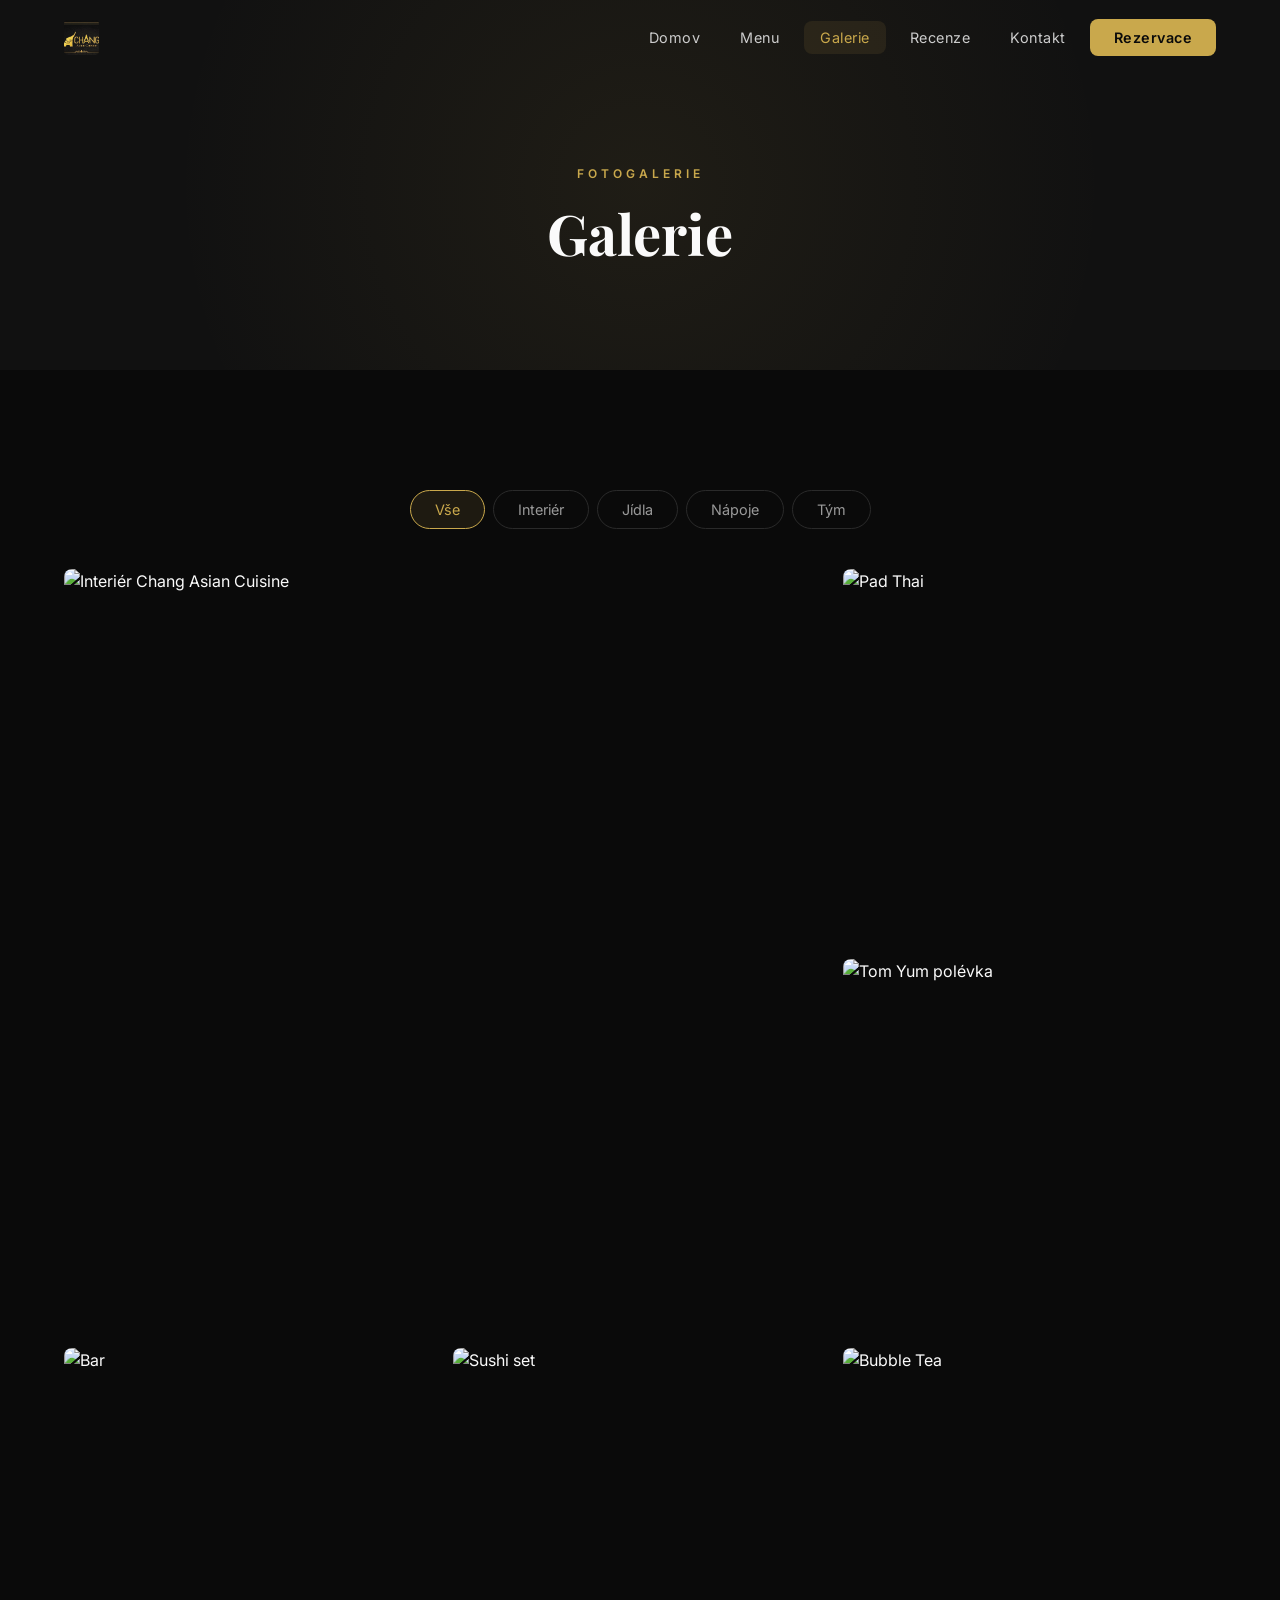
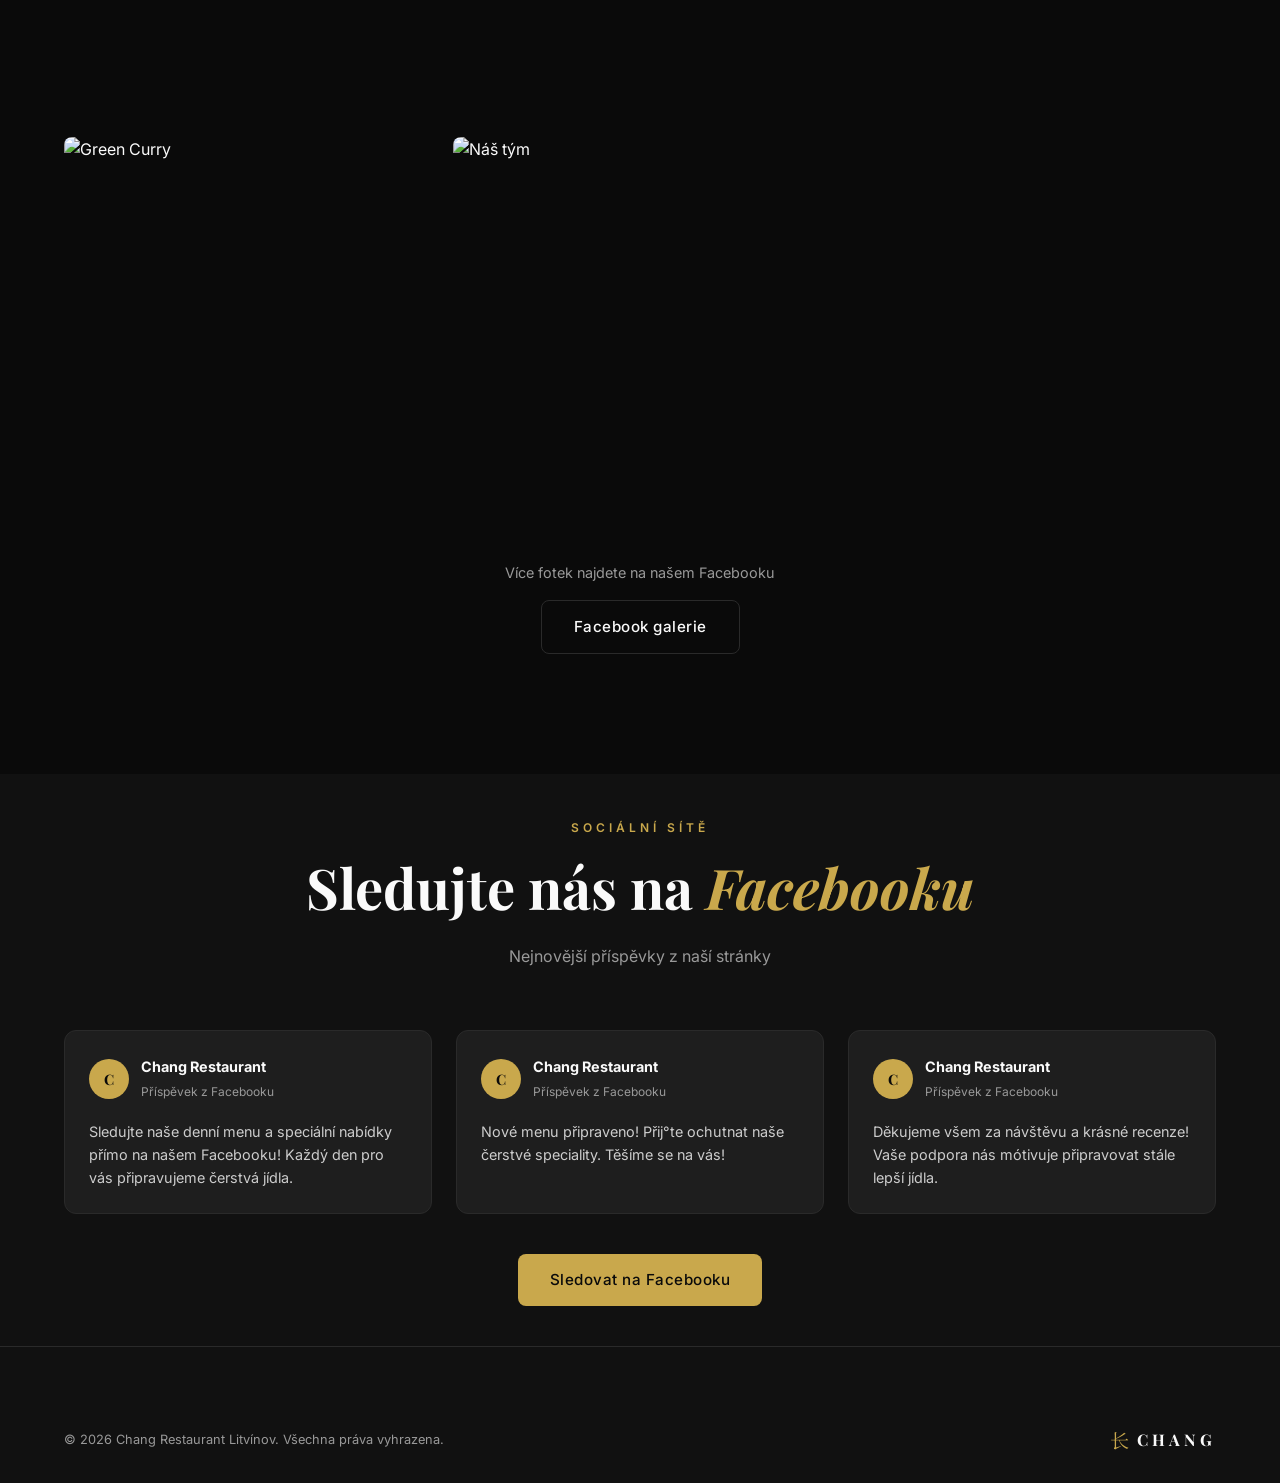
==== pages/galerie.html @ f7723a17 "Kompletní vylepšení webu Chang Asian Cuisine - Hero sekce: skutečný background obrázek thajského jíd" ====
<!DOCTYPE html>
<html lang="cs">
<head>
    <meta charset="UTF-8">
    <meta name="viewport" content="width=device-width, initial-scale=1.0">
    <title>Galerie | Chang Restaurant Litv&iacute;nov</title>
    <link rel="preconnect" href="https://fonts.googleapis.com">
    <link rel="preconnect" href="https://fonts.gstatic.com" crossorigin>
    <link href="https://fonts.googleapis.com/css2?family=Playfair+Display:ital,wght@0,400;0,700;1,400&family=Inter:wght@300;400;500;600&family=Noto+Serif+SC:wght@400;700&display=swap" rel="stylesheet">
    <link rel="stylesheet" href="https://cdnjs.cloudflare.com/ajax/libs/aos/2.3.4/aos.css">
    <link rel="stylesheet" href="../css/style.css">
    <link rel="icon" type="image/svg+xml" href="../img/favicon.svg">
</head>
<body>
    <!-- Navigation -->
    <nav id="navbar" class="navbar scrolled">
        <div class="nav-container">
            <a href="../index.html" class="nav-logo">
                <img src="../img/logo.jpg" alt="Chang" style="height: 35px; border-radius: 4px;">
                
            </a>
            <ul class="nav-menu">
                <li><a href="../index.html" class="nav-link">Domov</a></li>
                <li><a href="menu.html" class="nav-link">Menu</a></li>
                <li><a href="galerie.html" class="nav-link active">Galerie</a></li>
                <li><a href="recenze.html" class="nav-link">Recenze</a></li>
                <li><a href="kontakt.html" class="nav-link">Kontakt</a></li>
                <li><a href="rezervace.html" class="nav-link nav-cta">Rezervace</a></li>
            </ul>
            <button class="nav-toggle" id="navToggle" aria-label="Menu">
                <span></span><span></span><span></span>
            </button>
        </div>
    </nav>

    <!-- Page Header -->
    <section class="page-header">
        <span class="section-tag">Fotogalerie</span>
        <h1 class="section-title">Galerie</h1>
    </section>

    <!-- Gallery -->
    <section class="section">
        <div class="container">
            <div class="menu-categories" data-aos="fade-up" style="margin-bottom: 40px;">
                <button class="menu-category-btn active" onclick="filterGallery('all', this)">V&scaron;e</button>
                <button class="menu-category-btn" onclick="filterGallery('interior', this)">Interi&eacute;r</button>
                <button class="menu-category-btn" onclick="filterGallery('food', this)">J&iacute;dla</button>
                <button class="menu-category-btn" onclick="filterGallery('drinks', this)">N&aacute;poje</button>
                <button class="menu-category-btn" onclick="filterGallery('team', this)">T&yacute;m</button>
            </div>

            <div class="gallery-grid" data-aos="fade-up">
                <div class="gallery-item" data-category="interior" data-src="https://images.unsplash.com/photo-1517248135467-4c7edcad34c4?w=1200&h=900&fit=crop" data-caption="Interi&eacute;r restaurace">
                    <img src="https://images.unsplash.com/photo-1517248135467-4c7edcad34c4?w=1200&h=900&fit=crop" alt="Interi&eacute;r Chang Asian Cuisine" loading="lazy">
                    <div class="gallery-item-overlay"><span>Interi&eacute;r</span></div>
                </div>
                <div class="gallery-item" data-category="food" data-src="https://images.unsplash.com/photo-1559314809-0d155014e29e?w=800&h=800&fit=crop" data-caption="Pad Thai">
                    <img src="https://images.unsplash.com/photo-1559314809-0d155014e29e?w=800&h=800&fit=crop" alt="Pad Thai" loading="lazy">
                    <div class="gallery-item-overlay"><span>Pad Thai</span></div>
                </div>
                <div class="gallery-item" data-category="food" data-src="https://images.unsplash.com/photo-1548943487-a2e4e43b4853?w=800&h=800&fit=crop" data-caption="Tom Yum pol&eacute;vka">
                    <img src="https://images.unsplash.com/photo-1548943487-a2e4e43b4853?w=800&h=800&fit=crop" alt="Tom Yum pol&eacute;vka" loading="lazy">
                    <div class="gallery-item-overlay"><span>Tom Yum</span></div>
                </div>
                <div class="gallery-item" data-category="interior" data-src="https://images.unsplash.com/photo-1514933651103-005eec06c04b?w=800&h=800&fit=crop" data-caption="Bar">
                    <img src="https://images.unsplash.com/photo-1514933651103-005eec06c04b?w=800&h=800&fit=crop" alt="Bar" loading="lazy">
                    <div class="gallery-item-overlay"><span>Bar</span></div>
                </div>
                <div class="gallery-item" data-category="food" data-src="https://images.unsplash.com/photo-1579871494447-9811cf80d66c?w=800&h=800&fit=crop" data-caption="Sushi set">
                    <img src="https://images.unsplash.com/photo-1579871494447-9811cf80d66c?w=800&h=800&fit=crop" alt="Sushi set" loading="lazy">
                    <div class="gallery-item-overlay"><span>Sushi</span></div>
                </div>
                <div class="gallery-item" data-category="drinks" data-src="https://images.unsplash.com/photo-1558857563-b371033873b8?w=800&h=800&fit=crop" data-caption="Bubble Tea">
                    <img src="https://images.unsplash.com/photo-1558857563-b371033873b8?w=800&h=800&fit=crop" alt="Bubble Tea" loading="lazy">
                    <div class="gallery-item-overlay"><span>Bubble Tea</span></div>
                </div>
                <div class="gallery-item" data-category="food" data-src="https://images.unsplash.com/photo-1455619452474-d2be8b1e70cd?w=800&h=800&fit=crop" data-caption="Green Curry">
                    <img src="https://images.unsplash.com/photo-1455619452474-d2be8b1e70cd?w=800&h=800&fit=crop" alt="Green Curry" loading="lazy">
                    <div class="gallery-item-overlay"><span>Green Curry</span></div>
                </div>
                <div class="gallery-item" data-category="team" data-src="https://images.unsplash.com/photo-1577219491135-ce391730fb2c?w=800&h=800&fit=crop" data-caption="N&aacute;&scaron; t&yacute;m">
                    <img src="https://images.unsplash.com/photo-1577219491135-ce391730fb2c?w=800&h=800&fit=crop" alt="N&aacute;&scaron; t&yacute;m" loading="lazy">
                    <div class="gallery-item-overlay"><span>T&yacute;m</span></div>
                </div>
            </div>

            <!-- Lightbox -->
            <div class="lightbox" id="lightbox">
                <button class="lightbox-close" id="lightboxClose" aria-label="Zav&rcaron;&iacute;t">&times;</button>
                <img src="" alt="" id="lightboxImg">
                <div class="lightbox-caption" id="lightboxCaption"></div>
            </div>

            <div class="section-cta" style="margin-top: 50px;">
                <p style="color: var(--gray); font-size: 0.9rem; margin-bottom: 16px;">
                    V&iacute;ce fotek najdete na na&scaron;em Facebooku
                </p>
                <a href="https://www.facebook.com/people/Changrestaurance/61584589026860/" target="_blank" rel="noopener" class="btn btn-outline">
                    Facebook galerie
                </a>
            </div>
        </div>
    </section>

    <!-- FB Feed Section -->
    <section class="section section-dark fb-feed-section">
        <div class="container">
            <div class="section-header" data-aos="fade-up">
                <span class="section-tag">Soci&aacute;ln&iacute; s&iacute;t&ecaron;</span>
                <h2 class="section-title">Sledujte n&aacute;s na <em>Facebooku</em></h2>
                <p style="color: var(--gray); margin-top: 10px;">Nejnov&ecaron;j&scaron;&iacute; p&rcaron;&iacute;sp&ecaron;vky z na&scaron;&iacute; str&aacute;nky</p>
            </div>

            <div class="fb-posts-grid" data-aos="fade-up">
                <div class="fb-post-card">
                    <div class="fb-post-header">
                        <div class="fb-post-avatar">C</div>
                        <div class="fb-post-meta">
                            <strong>Chang Restaurant</strong>
                            <span>P&rcaron;&iacute;sp&ecaron;vek z Facebooku</span>
                        </div>
                    </div>
                    <p class="fb-post-text">Sledujte na&scaron;e denn&iacute; menu a speci&aacute;ln&iacute; nab&iacute;dky p&rcaron;&iacute;mo na na&scaron;em Facebooku! Ka&zcaron;d&yacute; den pro v&aacute;s p&rcaron;ipravujeme &ccaron;erstv&aacute; j&iacute;dla.</p>
                </div>
                <div class="fb-post-card">
                    <div class="fb-post-header">
                        <div class="fb-post-avatar">C</div>
                        <div class="fb-post-meta">
                            <strong>Chang Restaurant</strong>
                            <span>P&rcaron;&iacute;sp&ecaron;vek z Facebooku</span>
                        </div>
                    </div>
                    <p class="fb-post-text">Nov&eacute; menu p&rcaron;ipraveno! P&rcaron;ij&deg;te ochutnat na&scaron;e &ccaron;erstv&eacute; speciality. T&ecaron;&scaron;&iacute;me se na v&aacute;s!</p>
                </div>
                <div class="fb-post-card">
                    <div class="fb-post-header">
                        <div class="fb-post-avatar">C</div>
                        <div class="fb-post-meta">
                            <strong>Chang Restaurant</strong>
                            <span>P&rcaron;&iacute;sp&ecaron;vek z Facebooku</span>
                        </div>
                    </div>
                    <p class="fb-post-text">D&ecaron;kujeme v&scaron;em za n&aacute;v&scaron;t&ecaron;vu a kr&aacute;sn&eacute; recenze! Va&scaron;e podpora n&aacute;s m&oacute;tivuje p&rcaron;ipravovat st&aacute;le lep&scaron;&iacute; j&iacute;dla.</p>
                </div>
            </div>

            <div class="section-cta" style="margin-top: 40px;">
                <a href="https://www.facebook.com/people/Changrestaurance/61584589026860/" target="_blank" rel="noopener" class="btn btn-primary">
                    Sledovat na Facebooku
                </a>
            </div>
        </div>
    </section>

    <!-- Footer -->
    <footer class="footer">
        <div class="container">
            <div class="footer-bottom" style="border-top: none; padding-top: 0;">
                <p>&copy; 2026 Chang Restaurant Litv&iacute;nov. V&scaron;echna pr&aacute;va vyhrazena.</p>
                <a href="../index.html" class="nav-logo" style="gap: 8px;">
                    <span class="logo-chinese" style="font-size: 1.2rem;">&#38271;</span>
                    <span class="logo-text" style="font-size: 1rem; letter-spacing: 4px;">CHANG</span>
                </a>
            </div>
        </div>
    </footer>

    <script src="https://cdnjs.cloudflare.com/ajax/libs/aos/2.3.4/aos.js"></script>
    <script src="../js/main.js"></script>
    <script>
        function filterGallery(category, btn) {
            document.querySelectorAll('.menu-category-btn').forEach(b => b.classList.remove('active'));
            btn.classList.add('active');
            document.querySelectorAll('.gallery-item').forEach(item => {
                if (category === 'all' || item.dataset.category === category) {
                    item.style.display = '';
                    item.style.animation = 'fadeIn 0.4s ease';
                } else {
                    item.style.display = 'none';
                }
            });
        }

        // Lightbox
        const lightbox = document.getElementById('lightbox');
        const lightboxImg = document.getElementById('lightboxImg');
        const lightboxCaption = document.getElementById('lightboxCaption');
        const lightboxClose = document.getElementById('lightboxClose');

        document.querySelectorAll('.gallery-item').forEach(item => {
            item.addEventListener('click', () => {
                lightboxImg.src = item.dataset.src || item.querySelector('img').src;
                lightboxImg.alt = item.dataset.caption || '';
                lightboxCaption.innerHTML = item.dataset.caption || '';
                lightbox.classList.add('active');
                document.body.style.overflow = 'hidden';
            });
        });

        function closeLightbox() {
            lightbox.classList.remove('active');
            document.body.style.overflow = '';
            setTimeout(() => { lightboxImg.src = ''; }, 300);
        }

        lightboxClose.addEventListener('click', closeLightbox);
        lightbox.addEventListener('click', (e) => {
            if (e.target === lightbox) closeLightbox();
        });
        document.addEventListener('keydown', (e) => {
            if (e.key === 'Escape') closeLightbox();
        });
    </script>
</body>
</html>
---- css/style.css ----
/* ========================================
   Chang Restaurant - Premium CSS
   ======================================== */

/* --- CSS Variables --- */
:root {
    --gold: #C9A84C;
    --gold-light: #E2C97E;
    --gold-dark: #A68A3E;
    --black: #0A0A0A;
    --dark: #111111;
    --dark-surface: #1A1A1A;
    --dark-card: #1E1E1E;
    --dark-border: #2A2A2A;
    --white: #FAFAFA;
    --gray: #999999;
    --gray-light: #CCCCCC;
    --red-accent: #C0392B;
    --green-accent: #27AE60;
    --font-display: 'Playfair Display', Georgia, serif;
    --font-body: 'Inter', -apple-system, sans-serif;
    --font-chinese: 'Noto Serif SC', serif;
    --transition: all 0.3s cubic-bezier(0.4, 0, 0.2, 1);
    --shadow: 0 4px 30px rgba(0, 0, 0, 0.3);
    --shadow-lg: 0 10px 60px rgba(0, 0, 0, 0.5);
    --radius: 12px;
    --radius-sm: 8px;
}

/* --- Reset & Base --- */
*, *::before, *::after { box-sizing: border-box; margin: 0; padding: 0; }

html {
    scroll-behavior: smooth;
    font-size: 16px;
}

body {
    font-family: var(--font-body);
    background: var(--black);
    color: var(--white);
    line-height: 1.6;
    overflow-x: hidden;
    -webkit-font-smoothing: antialiased;
}

a { color: var(--gold); text-decoration: none; transition: var(--transition); }
a:hover { color: var(--gold-light); }

img { max-width: 100%; height: auto; display: block; }

.container {
    max-width: 1200px;
    margin: 0 auto;
    padding: 0 24px;
}

.section {
    padding: 120px 0;
}

.section-dark {
    background: var(--dark);
}

/* --- Preloader --- */
#preloader {
    position: fixed;
    top: 0; left: 0;
    width: 100%; height: 100%;
    background: var(--black);
    display: flex;
    align-items: center;
    justify-content: center;
    z-index: 10000;
    transition: opacity 0.6s, visibility 0.6s;
}

#preloader.loaded {
    opacity: 0;
    visibility: hidden;
}

.loader-content { text-align: center; }

.loader-logo {
    font-family: var(--font-display);
    font-size: 3rem;
    font-weight: 700;
    color: var(--gold);
    letter-spacing: 12px;
    margin-bottom: 30px;
}

.loader-bar {
    width: 200px;
    height: 2px;
    background: var(--dark-border);
    border-radius: 2px;
    overflow: hidden;
}

.loader-progress {
    width: 0;
    height: 100%;
    background: var(--gold);
    animation: load 1.5s ease-in-out forwards;
}

@keyframes load {
    to { width: 100%; }
}

/* --- Navigation --- */
.navbar {
    position: fixed;
    top: 0; left: 0;
    width: 100%;
    z-index: 1000;
    padding: 20px 0;
    transition: var(--transition);
}

.navbar.scrolled {
    background: rgba(10, 10, 10, 0.95);
    backdrop-filter: blur(20px);
    padding: 12px 0;
    border-bottom: 1px solid var(--dark-border);
}

.nav-container {
    max-width: 1200px;
    margin: 0 auto;
    padding: 0 24px;
    display: flex;
    align-items: center;
    justify-content: space-between;
}

.nav-logo {
    display: flex;
    align-items: center;
    gap: 10px;
    color: var(--white);
}

.logo-chinese {
    font-family: var(--font-chinese);
    font-size: 1.8rem;
    color: var(--gold);
    line-height: 1;
}

.logo-text {
    font-family: var(--font-display);
    font-size: 1.4rem;
    font-weight: 700;
    letter-spacing: 6px;
    color: var(--white);
}

.nav-menu {
    display: flex;
    align-items: center;
    gap: 8px;
    list-style: none;
}

.nav-link {
    color: var(--gray-light);
    font-size: 0.9rem;
    font-weight: 400;
    padding: 8px 16px;
    border-radius: var(--radius-sm);
    transition: var(--transition);
    letter-spacing: 0.5px;
}

.nav-link:hover,
.nav-link.active {
    color: var(--white);
}

.nav-link.active {
    background: rgba(201, 168, 76, 0.1);
    color: var(--gold);
}

.nav-cta {
    background: var(--gold) !important;
    color: var(--black) !important;
    font-weight: 600 !important;
    padding: 10px 24px !important;
    border-radius: var(--radius-sm) !important;
}

.nav-cta:hover {
    background: var(--gold-light) !important;
    color: var(--black) !important;
    transform: translateY(-1px);
}

.nav-toggle {
    display: none;
    flex-direction: column;
    gap: 5px;
    background: none;
    border: none;
    cursor: pointer;
    padding: 8px;
}

.nav-toggle span {
    width: 24px;
    height: 2px;
    background: var(--white);
    transition: var(--transition);
}

/* --- Buttons --- */
.btn {
    display: inline-flex;
    align-items: center;
    justify-content: center;
    padding: 14px 32px;
    border-radius: var(--radius-sm);
    font-family: var(--font-body);
    font-size: 0.95rem;
    font-weight: 500;
    letter-spacing: 0.5px;
    cursor: pointer;
    transition: var(--transition);
    border: none;
    text-decoration: none;
}

.btn-primary {
    background: var(--gold);
    color: var(--black);
}

.btn-primary:hover {
    background: var(--gold-light);
    color: var(--black);
    transform: translateY(-2px);
    box-shadow: 0 8px 30px rgba(201, 168, 76, 0.3);
}

.btn-outline {
    background: transparent;
    color: var(--white);
    border: 1px solid var(--dark-border);
}

.btn-outline:hover {
    border-color: var(--gold);
    color: var(--gold);
    transform: translateY(-2px);
}

.btn-lg {
    padding: 18px 48px;
    font-size: 1.05rem;
}

/* --- Hero --- */
.hero {
    position: relative;
    min-height: 100vh;
    display: flex;
    align-items: center;
    justify-content: center;
    overflow: hidden;
}

.hero-bg {
    position: absolute;
    top: 0; left: 0;
    width: 100%; height: 100%;
    background-image: url('https://images.unsplash.com/photo-1504674900247-0877df9cc836?w=1920&h=1080&fit=crop');
    background-size: cover;
    background-position: center;
    background-repeat: no-repeat;
    transform: scale(1.05);
    transition: transform 8s ease;
}

.hero-bg.loaded {
    transform: scale(1);
}

.hero-overlay {
    position: absolute;
    top: 0; left: 0;
    width: 100%; height: 100%;
    background: linear-gradient(
        180deg,
        rgba(10, 10, 10, 0.55) 0%,
        rgba(10, 10, 10, 0.65) 50%,
        rgba(10, 10, 10, 0.97) 100%
    );
    z-index: 1;
}

.hero-pattern {
    position: absolute;
    top: 0; left: 0;
    width: 100%; height: 100%;
    background:
        radial-gradient(circle at 20% 50%, rgba(201, 168, 76, 0.08) 0%, transparent 50%),
        radial-gradient(circle at 80% 20%, rgba(201, 168, 76, 0.05) 0%, transparent 50%),
        radial-gradient(circle at 50% 80%, rgba(192, 57, 43, 0.05) 0%, transparent 50%);
    z-index: 2;
}

.hero-content {
    position: relative;
    z-index: 3;
    text-align: center;
    padding: 0 24px;
}

.hero-badge {
    display: inline-block;
    padding: 8px 24px;
    border: 1px solid var(--gold);
    border-radius: 50px;
    font-size: 0.8rem;
    font-weight: 500;
    letter-spacing: 3px;
    text-transform: uppercase;
    color: var(--gold);
    margin-bottom: 40px;
    animation: fadeInDown 1s 0.5s both;
}

.hero-title {
    font-family: var(--font-display);
    font-size: clamp(4rem, 12vw, 10rem);
    font-weight: 700;
    line-height: 0.9;
    color: var(--white);
    margin-bottom: 20px;
}

.hero-chinese {
    display: block;
    font-family: var(--font-chinese);
    font-size: clamp(2rem, 5vw, 4rem);
    color: var(--gold);
    margin-bottom: 10px;
    opacity: 0.8;
}

.hero-subtitle-line {
    display: block;
    font-size: clamp(1rem, 3vw, 1.8rem);
    letter-spacing: 15px;
    font-weight: 400;
    color: var(--gray);
    margin-top: 10px;
}

.hero-subtitle {
    font-size: clamp(1rem, 2vw, 1.3rem);
    color: var(--gray);
    font-weight: 300;
    margin-bottom: 50px;
    letter-spacing: 1px;
}

.hero-actions {
    display: flex;
    gap: 16px;
    justify-content: center;
    flex-wrap: wrap;
}

.hero-scroll {
    position: absolute;
    bottom: 40px;
    left: 50%;
    transform: translateX(-50%);
    z-index: 3;
    display: flex;
    flex-direction: column;
    align-items: center;
    gap: 10px;
}

.hero-scroll span {
    font-size: 0.7rem;
    letter-spacing: 3px;
    text-transform: uppercase;
    color: var(--gray);
}

.scroll-line {
    width: 1px;
    height: 60px;
    background: linear-gradient(to bottom, var(--gold), transparent);
    animation: scrollDown 2s infinite;
}

@keyframes scrollDown {
    0% { transform: scaleY(0); transform-origin: top; }
    50% { transform: scaleY(1); transform-origin: top; }
    51% { transform: scaleY(1); transform-origin: bottom; }
    100% { transform: scaleY(0); transform-origin: bottom; }
}

@keyframes fadeInDown {
    from { opacity: 0; transform: translateY(-20px); }
    to { opacity: 1; transform: translateY(0); }
}

/* --- Section Headers --- */
.section-tag {
    display: inline-block;
    font-size: 0.75rem;
    font-weight: 600;
    letter-spacing: 4px;
    text-transform: uppercase;
    color: var(--gold);
    margin-bottom: 16px;
}

.section-title {
    font-family: var(--font-display);
    font-size: clamp(2rem, 5vw, 3.5rem);
    font-weight: 700;
    line-height: 1.2;
    margin-bottom: 24px;
}

.section-title em {
    color: var(--gold);
    font-style: italic;
}

.section-header {
    text-align: center;
    margin-bottom: 60px;
}

.section-cta {
    text-align: center;
    margin-top: 50px;
}

/* --- About Section --- */
.about-grid {
    display: grid;
    grid-template-columns: 1fr 1fr;
    gap: 80px;
    align-items: center;
}

.about-text {
    color: var(--gray);
    margin-bottom: 20px;
    font-size: 1.05rem;
    line-height: 1.8;
}

.about-features {
    margin-top: 40px;
    display: flex;
    flex-direction: column;
    gap: 20px;
}

.feature {
    display: flex;
    align-items: center;
    gap: 16px;
}

.feature-icon {
    font-size: 1.5rem;
    width: 50px;
    height: 50px;
    display: flex;
    align-items: center;
    justify-content: center;
    background: var(--dark-surface);
    border-radius: var(--radius-sm);
    flex-shrink: 0;
}

.feature strong {
    display: block;
    font-size: 0.95rem;
    color: var(--white);
}

.feature span {
    font-size: 0.85rem;
    color: var(--gray);
}

.about-visual {
    position: relative;
}

.about-image-wrapper {
    position: relative;
}

.about-image {
    width: 100%;
    aspect-ratio: 3/4;
    border-radius: var(--radius);
    overflow: hidden;
}

.about-accent {
    position: absolute;
    bottom: -20px;
    right: -20px;
    width: 60%;
    height: 60%;
    border: 2px solid var(--gold);
    border-radius: var(--radius);
    opacity: 0.3;
    z-index: -1;
}

.about-stats {
    display: flex;
    gap: 40px;
    margin-top: 30px;
}

.stat {
    text-align: center;
}

.stat-number {
    display: block;
    font-family: var(--font-display);
    font-size: 2.5rem;
    font-weight: 700;
    color: var(--gold);
}

.stat-label {
    font-size: 0.85rem;
    color: var(--gray);
}

/* --- Placeholder Images --- */
.placeholder-img {
    background: linear-gradient(135deg, var(--dark-surface) 0%, var(--dark-card) 100%);
    display: flex;
    align-items: center;
    justify-content: center;
    border: 1px dashed var(--dark-border);
}

.placeholder-content {
    text-align: center;
    color: var(--gray);
}

.placeholder-content span {
    display: block;
    font-size: 0.9rem;
    margin-bottom: 4px;
}

.placeholder-content small {
    font-size: 0.75rem;
    opacity: 0.6;
}

/* --- Real Images --- */
.about-image img,
.dish-image img {
    width: 100%;
    height: 100%;
    object-fit: cover;
    display: block;
    transition: transform 0.6s ease;
}

.dish-card:hover .dish-image img {
    transform: scale(1.05);
}

.about-image {
    overflow: hidden;
}

/* --- Dishes Grid --- */
.dishes-grid {
    display: grid;
    grid-template-columns: repeat(4, 1fr);
    gap: 24px;
}

.dish-card {
    background: var(--dark-card);
    border-radius: var(--radius);
    overflow: hidden;
    border: 1px solid var(--dark-border);
    transition: var(--transition);
}

.dish-card:hover {
    transform: translateY(-8px);
    border-color: var(--gold);
    box-shadow: 0 20px 60px rgba(201, 168, 76, 0.1);
}

.dish-image {
    width: 100%;
    aspect-ratio: 1;
}

.dish-info {
    padding: 20px;
}

.dish-info h3 {
    font-family: var(--font-display);
    font-size: 1.2rem;
    margin-bottom: 8px;
}

.dish-info p {
    font-size: 0.85rem;
    color: var(--gray);
    margin-bottom: 12px;
    line-height: 1.5;
}

.dish-price {
    font-size: 1.1rem;
    font-weight: 600;
    color: var(--gold);
}

/* --- Experience Cards --- */
.experience-grid {
    display: grid;
    grid-template-columns: repeat(4, 1fr);
    gap: 24px;
}

.exp-card {
    text-align: center;
    padding: 40px 24px;
    background: var(--dark-surface);
    border-radius: var(--radius);
    border: 1px solid var(--dark-border);
    transition: var(--transition);
}

.exp-card:hover {
    border-color: var(--gold);
    transform: translateY(-4px);
}

.exp-icon {
    font-size: 2.5rem;
    margin-bottom: 20px;
}

.exp-card h3 {
    font-family: var(--font-display);
    font-size: 1.3rem;
    margin-bottom: 12px;
}

.exp-card p {
    font-size: 0.9rem;
    color: var(--gray);
    line-height: 1.6;
}

/* --- Reviews --- */
.reviews-slider {
    display: grid;
    grid-template-columns: repeat(3, 1fr);
    gap: 24px;
}

.review-card {
    background: var(--dark-card);
    border-radius: var(--radius);
    padding: 32px;
    border: 1px solid var(--dark-border);
    transition: var(--transition);
}

.review-card:hover {
    border-color: var(--gold);
}

.review-stars {
    color: var(--gold);
    font-size: 1.2rem;
    margin-bottom: 16px;
    letter-spacing: 4px;
}

.review-text {
    font-size: 1rem;
    color: var(--gray-light);
    line-height: 1.7;
    margin-bottom: 20px;
    font-style: italic;
}

.review-author strong {
    display: block;
    color: var(--white);
    font-size: 0.9rem;
}

.review-author span {
    font-size: 0.8rem;
    color: var(--gray);
}

/* --- CTA Section --- */
.cta-section {
    position: relative;
    padding: 120px 0;
    text-align: center;
    overflow: hidden;
}

.cta-bg {
    position: absolute;
    top: 0; left: 0;
    width: 100%; height: 100%;
    background:
        radial-gradient(ellipse at center, rgba(201, 168, 76, 0.15) 0%, transparent 70%);
}

.cta-content {
    position: relative;
    z-index: 1;
}

.cta-content h2 {
    font-family: var(--font-display);
    font-size: clamp(2rem, 5vw, 3.5rem);
    margin-bottom: 16px;
}

.cta-content p {
    font-size: 1.1rem;
    color: var(--gray);
    margin-bottom: 40px;
}

/* --- Footer --- */
.footer {
    background: var(--dark);
    padding: 80px 0 30px;
    border-top: 1px solid var(--dark-border);
}

.footer-grid {
    display: grid;
    grid-template-columns: 2fr 1fr 1fr 1fr;
    gap: 40px;
    margin-bottom: 60px;
}

.footer-logo {
    display: flex;
    align-items: center;
    gap: 10px;
    margin-bottom: 16px;
}

.footer-brand p {
    color: var(--gray);
    font-size: 0.9rem;
    margin-bottom: 20px;
}

.footer-social {
    display: flex;
    gap: 12px;
}

.social-link {
    width: 44px;
    height: 44px;
    display: flex;
    align-items: center;
    justify-content: center;
    background: var(--dark-surface);
    border-radius: var(--radius-sm);
    color: var(--gray);
    transition: var(--transition);
}

.social-link:hover {
    background: var(--gold);
    color: var(--black);
}

.footer h4 {
    font-family: var(--font-display);
    font-size: 1.1rem;
    margin-bottom: 20px;
    color: var(--white);
}

.footer-links ul,
.footer-hours ul {
    list-style: none;
}

.footer-links li {
    margin-bottom: 10px;
}

.footer-links a {
    color: var(--gray);
    font-size: 0.9rem;
}

.footer-links a:hover {
    color: var(--gold);
}

.footer-hours li {
    display: flex;
    justify-content: space-between;
    font-size: 0.9rem;
    color: var(--gray);
    margin-bottom: 8px;
}

.footer-contact p {
    color: var(--gray);
    font-size: 0.9rem;
    margin-bottom: 8px;
}

.footer-note {
    font-size: 0.75rem;
    color: var(--gray);
    opacity: 0.6;
    font-style: italic;
    margin-top: 8px;
}

.footer-bottom {
    display: flex;
    justify-content: space-between;
    align-items: center;
    padding-top: 30px;
    border-top: 1px solid var(--dark-border);
    font-size: 0.8rem;
    color: var(--gray);
}

.footer-credit {
    opacity: 0.5;
}

.social-link.instagram:hover {
    background: linear-gradient(135deg, #f09433, #e6683c, #dc2743, #cc2366, #bc1888);
    color: var(--white);
}

/* --- Responsive --- */
@media (max-width: 1024px) {
    .dishes-grid,
    .experience-grid {
        grid-template-columns: repeat(2, 1fr);
    }

    .about-grid {
        grid-template-columns: 1fr;
        gap: 40px;
    }

    .footer-grid {
        grid-template-columns: 1fr 1fr;
    }
}

@media (max-width: 768px) {
    .section { padding: 80px 0; }

    .nav-menu {
        position: fixed;
        top: 0; right: -100%;
        width: 280px;
        height: 100vh;
        background: var(--dark);
        flex-direction: column;
        padding: 100px 40px 40px;
        transition: right 0.4s ease;
        border-left: 1px solid var(--dark-border);
        gap: 4px;
    }

    .nav-menu.open {
        right: 0;
    }

    .nav-toggle {
        display: flex;
        z-index: 1001;
    }

    .nav-toggle.active span:nth-child(1) {
        transform: rotate(45deg) translate(5px, 5px);
    }

    .nav-toggle.active span:nth-child(2) {
        opacity: 0;
    }

    .nav-toggle.active span:nth-child(3) {
        transform: rotate(-45deg) translate(5px, -5px);
    }

    .reviews-slider {
        grid-template-columns: 1fr;
    }

    .dishes-grid {
        grid-template-columns: 1fr;
    }

    .experience-grid {
        grid-template-columns: 1fr;
    }

    .footer-grid {
        grid-template-columns: 1fr;
    }

    .footer-bottom {
        flex-direction: column;
        gap: 8px;
        text-align: center;
    }

    .hero-actions {
        flex-direction: column;
        align-items: center;
    }
}

/* --- Page Header (for sub-pages) --- */
.page-header {
    padding: 160px 0 80px;
    text-align: center;
    background: var(--dark);
    position: relative;
    overflow: hidden;
}

.page-header::before {
    content: '';
    position: absolute;
    top: 0; left: 0;
    width: 100%; height: 100%;
    background: radial-gradient(circle at 50% 50%, rgba(201, 168, 76, 0.08) 0%, transparent 70%);
}

.page-header .section-tag,
.page-header .section-title {
    position: relative;
    z-index: 1;
}

/* --- Menu Page --- */
.menu-categories {
    display: flex;
    justify-content: center;
    gap: 8px;
    flex-wrap: wrap;
    margin-bottom: 50px;
}

.menu-category-btn {
    padding: 10px 24px;
    border: 1px solid var(--dark-border);
    border-radius: 50px;
    background: transparent;
    color: var(--gray);
    font-family: var(--font-body);
    font-size: 0.9rem;
    cursor: pointer;
    transition: var(--transition);
}

.menu-category-btn:hover,
.menu-category-btn.active {
    border-color: var(--gold);
    color: var(--gold);
    background: rgba(201, 168, 76, 0.1);
}

.menu-section {
    margin-bottom: 60px;
}

.menu-section-title {
    font-family: var(--font-display);
    font-size: 1.8rem;
    margin-bottom: 30px;
    padding-bottom: 12px;
    border-bottom: 1px solid var(--dark-border);
    color: var(--gold);
}

.menu-items {
    display: grid;
    grid-template-columns: repeat(2, 1fr);
    gap: 16px;
}

.menu-item {
    display: flex;
    justify-content: space-between;
    align-items: flex-start;
    padding: 20px;
    background: var(--dark-surface);
    border-radius: var(--radius-sm);
    border: 1px solid var(--dark-border);
    transition: var(--transition);
}

.menu-item:hover {
    border-color: var(--gold);
}

.menu-item-info {
    flex: 1;
    padding-right: 16px;
}

.menu-item-name {
    font-weight: 600;
    font-size: 1rem;
    margin-bottom: 4px;
}

.menu-item-desc {
    font-size: 0.85rem;
    color: var(--gray);
}

.menu-item-number {
    font-size: 0.75rem;
    color: var(--gray);
    opacity: 0.6;
    margin-right: 8px;
}

.menu-item-price {
    font-weight: 600;
    color: var(--gold);
    font-size: 1rem;
    white-space: nowrap;
}

.menu-item-spicy {
    color: var(--red-accent);
    font-size: 0.8rem;
    margin-left: 4px;
}

/* --- Gallery Page --- */
.gallery-grid {
    display: grid;
    grid-template-columns: repeat(3, 1fr);
    gap: 16px;
}

.gallery-item {
    aspect-ratio: 1;
    border-radius: var(--radius-sm);
    overflow: hidden;
    cursor: pointer;
    transition: transform 0.4s ease, box-shadow 0.4s ease;
    position: relative;
}

.gallery-item img {
    width: 100%;
    height: 100%;
    object-fit: cover;
    display: block;
    transition: transform 0.5s ease;
}

.gallery-item:hover {
    transform: scale(1.02);
    box-shadow: 0 10px 40px rgba(201, 168, 76, 0.2);
}

.gallery-item:hover img {
    transform: scale(1.08);
}

.gallery-item-overlay {
    position: absolute;
    inset: 0;
    background: rgba(0, 0, 0, 0);
    display: flex;
    align-items: center;
    justify-content: center;
    transition: background 0.3s ease;
}

.gallery-item:hover .gallery-item-overlay {
    background: rgba(0, 0, 0, 0.3);
}

.gallery-item-overlay span {
    color: var(--white);
    font-size: 0.85rem;
    font-weight: 500;
    letter-spacing: 1px;
    opacity: 0;
    transform: translateY(8px);
    transition: opacity 0.3s ease, transform 0.3s ease;
    text-shadow: 0 2px 8px rgba(0,0,0,0.5);
}

.gallery-item:hover .gallery-item-overlay span {
    opacity: 1;
    transform: translateY(0);
}

.gallery-item:nth-child(1) {
    grid-column: span 2;
    grid-row: span 2;
    aspect-ratio: auto;
}

/* Gallery lightbox */
.lightbox {
    position: fixed;
    top: 0; left: 0;
    width: 100%; height: 100%;
    background: rgba(0, 0, 0, 0);
    display: flex;
    align-items: center;
    justify-content: center;
    z-index: 10000;
    visibility: hidden;
    transition: background 0.3s ease, visibility 0.3s ease;
}

.lightbox.active {
    background: rgba(0, 0, 0, 0.95);
    visibility: visible;
}

.lightbox img {
    max-width: 90%;
    max-height: 90vh;
    border-radius: var(--radius);
    opacity: 0;
    transform: scale(0.9);
    transition: opacity 0.3s ease, transform 0.3s ease;
}

.lightbox.active img {
    opacity: 1;
    transform: scale(1);
}

.lightbox-close {
    position: absolute;
    top: 20px; right: 20px;
    width: 50px; height: 50px;
    background: none;
    border: 1px solid var(--gray);
    border-radius: 50%;
    color: var(--white);
    font-size: 1.5rem;
    cursor: pointer;
    transition: var(--transition);
}

.lightbox-close:hover {
    border-color: var(--gold);
    color: var(--gold);
}

.lightbox-caption {
    position: absolute;
    bottom: 30px;
    left: 50%;
    transform: translateX(-50%);
    color: var(--gray-light);
    font-size: 0.9rem;
    letter-spacing: 1px;
}

/* --- Contact Page --- */
.contact-grid {
    display: grid;
    grid-template-columns: 1fr 1fr;
    gap: 60px;
}

.contact-info-card {
    padding: 24px;
    background: var(--dark-surface);
    border-radius: var(--radius-sm);
    border: 1px solid var(--dark-border);
    margin-bottom: 16px;
    display: flex;
    align-items: flex-start;
    gap: 16px;
}

.contact-info-icon {
    font-size: 1.5rem;
    width: 50px;
    height: 50px;
    display: flex;
    align-items: center;
    justify-content: center;
    background: rgba(201, 168, 76, 0.1);
    border-radius: var(--radius-sm);
    flex-shrink: 0;
}

.contact-info-card h4 {
    font-size: 1rem;
    margin-bottom: 4px;
}

.contact-info-card p {
    font-size: 0.9rem;
    color: var(--gray);
}

.contact-map {
    width: 100%;
    height: 400px;
    border-radius: var(--radius);
    overflow: hidden;
    border: 1px solid var(--dark-border);
}

.contact-map iframe {
    width: 100%;
    height: 100%;
    border: none;
    filter: grayscale(0.8) invert(0.92) contrast(0.85);
}

/* --- Reservation Form --- */
.reservation-form {
    max-width: 600px;
    margin: 0 auto;
}

.form-group {
    margin-bottom: 20px;
}

.form-label {
    display: block;
    font-size: 0.85rem;
    font-weight: 500;
    margin-bottom: 8px;
    color: var(--gray-light);
}

.form-input,
.form-textarea,
.form-select {
    width: 100%;
    padding: 14px 16px;
    background: var(--dark-surface);
    border: 1px solid var(--dark-border);
    border-radius: var(--radius-sm);
    color: var(--white);
    font-family: var(--font-body);
    font-size: 0.95rem;
    transition: var(--transition);
}

.form-input:focus,
.form-textarea:focus,
.form-select:focus {
    outline: none;
    border-color: var(--gold);
    box-shadow: 0 0 0 3px rgba(201, 168, 76, 0.1);
}

.form-textarea {
    min-height: 120px;
    resize: vertical;
}

.form-row {
    display: grid;
    grid-template-columns: 1fr 1fr;
    gap: 16px;
}

/* --- Reviews Page --- */
.reviews-grid {
    display: grid;
    grid-template-columns: repeat(2, 1fr);
    gap: 24px;
}

.reviews-summary {
    text-align: center;
    padding: 40px;
    background: var(--dark-surface);
    border-radius: var(--radius);
    border: 1px solid var(--dark-border);
    margin-bottom: 50px;
}

.reviews-summary .big-rating {
    font-family: var(--font-display);
    font-size: 4rem;
    font-weight: 700;
    color: var(--gold);
}

.reviews-summary .rating-stars {
    font-size: 1.5rem;
    color: var(--gold);
    letter-spacing: 4px;
    margin: 10px 0;
}

.reviews-summary .rating-count {
    color: var(--gray);
    font-size: 0.9rem;
}

/* --- Responsive for sub-pages --- */
@media (max-width: 768px) {
    .menu-items {
        grid-template-columns: 1fr;
    }

    .gallery-grid {
        grid-template-columns: repeat(2, 1fr);
    }

    .gallery-item:nth-child(1) {
        grid-column: span 2;
    }

    .contact-grid {
        grid-template-columns: 1fr;
    }

    .form-row {
        grid-template-columns: 1fr;
    }

    .reviews-grid {
        grid-template-columns: 1fr;
    }
}

/* --- FB Feed Section --- */
.fb-feed-section {
    padding: 40px 0;
}

.fb-posts-grid {
    display: grid;
    grid-template-columns: repeat(3, 1fr);
    gap: 24px;
}

.fb-post-card {
    background: var(--dark-card);
    border-radius: var(--radius);
    padding: 24px;
    border: 1px solid var(--dark-border);
    transition: var(--transition);
}

.fb-post-card:hover {
    border-color: var(--gold);
}

.fb-post-header {
    display: flex;
    align-items: center;
    gap: 12px;
    margin-bottom: 16px;
}

.fb-post-avatar {
    width: 40px;
    height: 40px;
    border-radius: 50%;
    background: var(--gold);
    display: flex;
    align-items: center;
    justify-content: center;
    font-family: var(--font-display);
    font-weight: 700;
    color: var(--black);
    font-size: 0.9rem;
}

.fb-post-meta strong {
    display: block;
    font-size: 0.9rem;
}

.fb-post-meta span {
    font-size: 0.75rem;
    color: var(--gray);
}

.fb-post-text {
    font-size: 0.9rem;
    color: var(--gray-light);
    line-height: 1.6;
}

@media (max-width: 768px) {
    .fb-posts-grid {
        grid-template-columns: 1fr;
    }
}
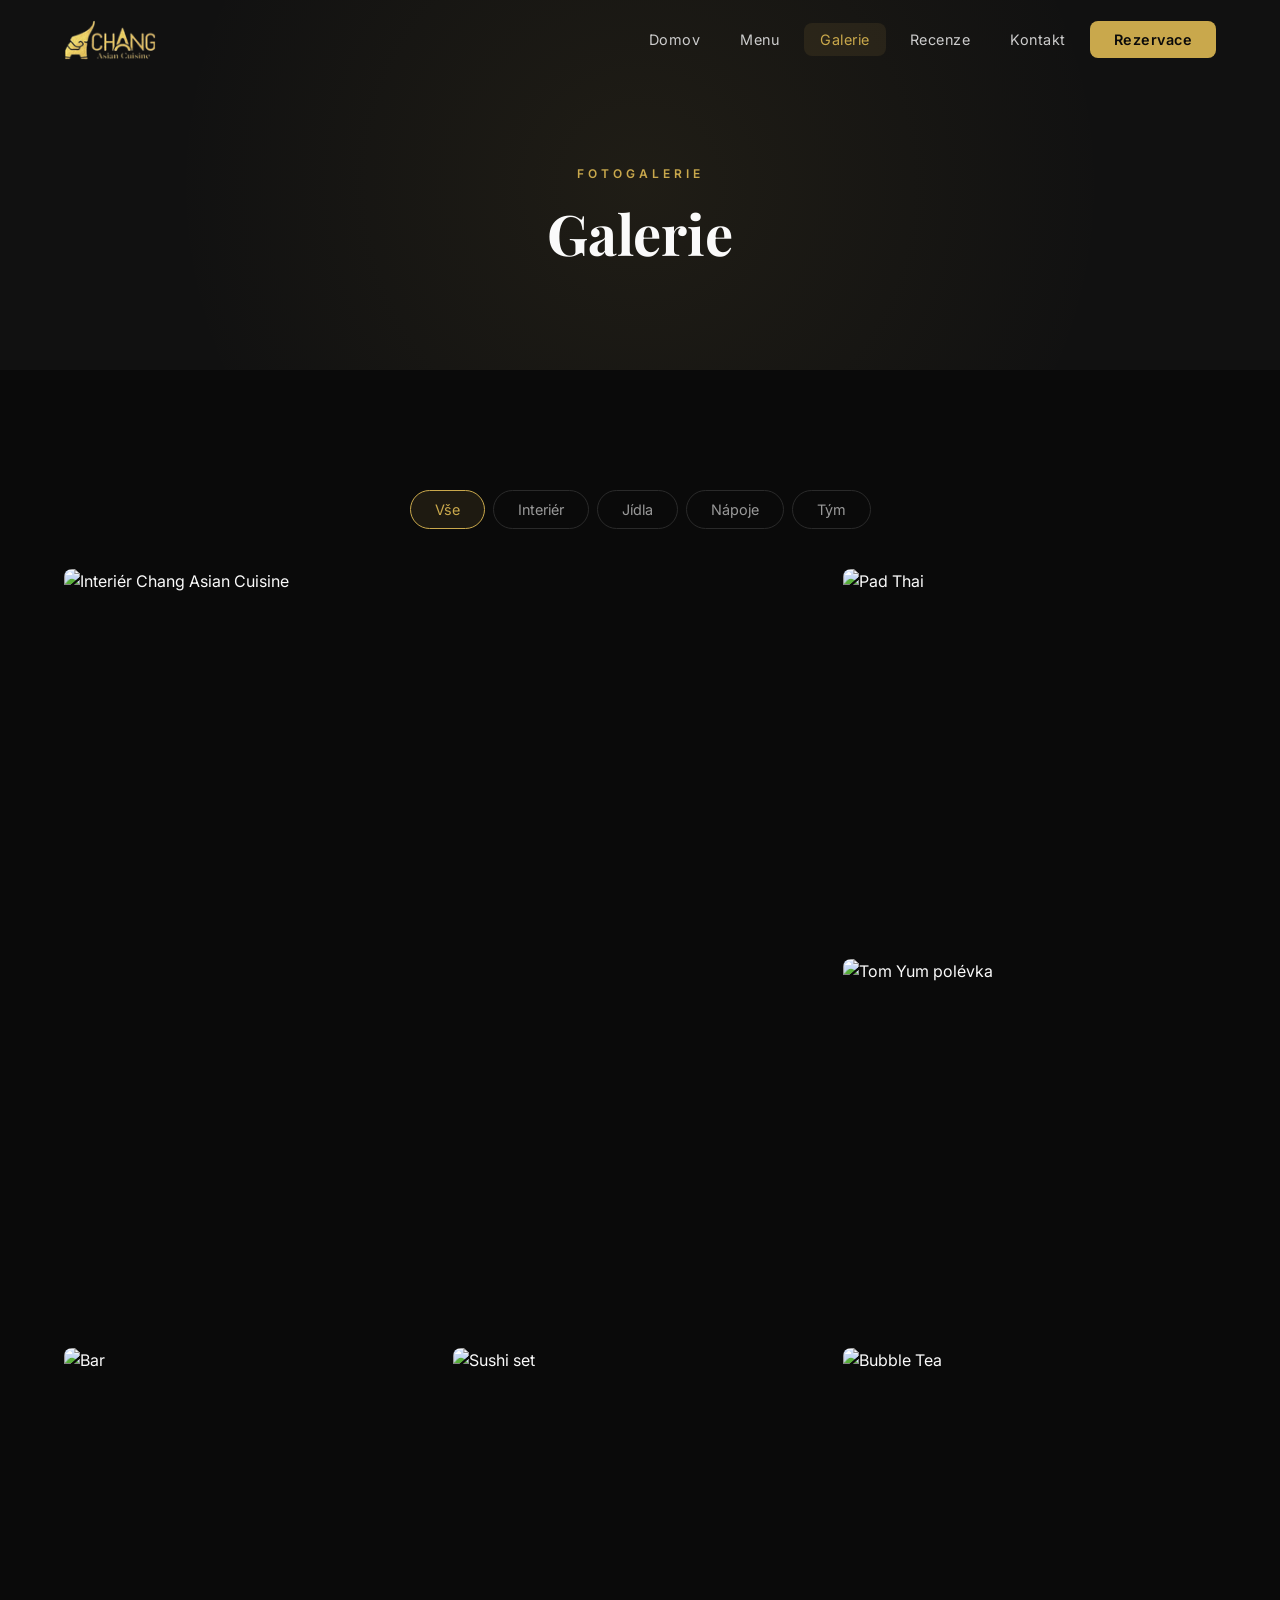
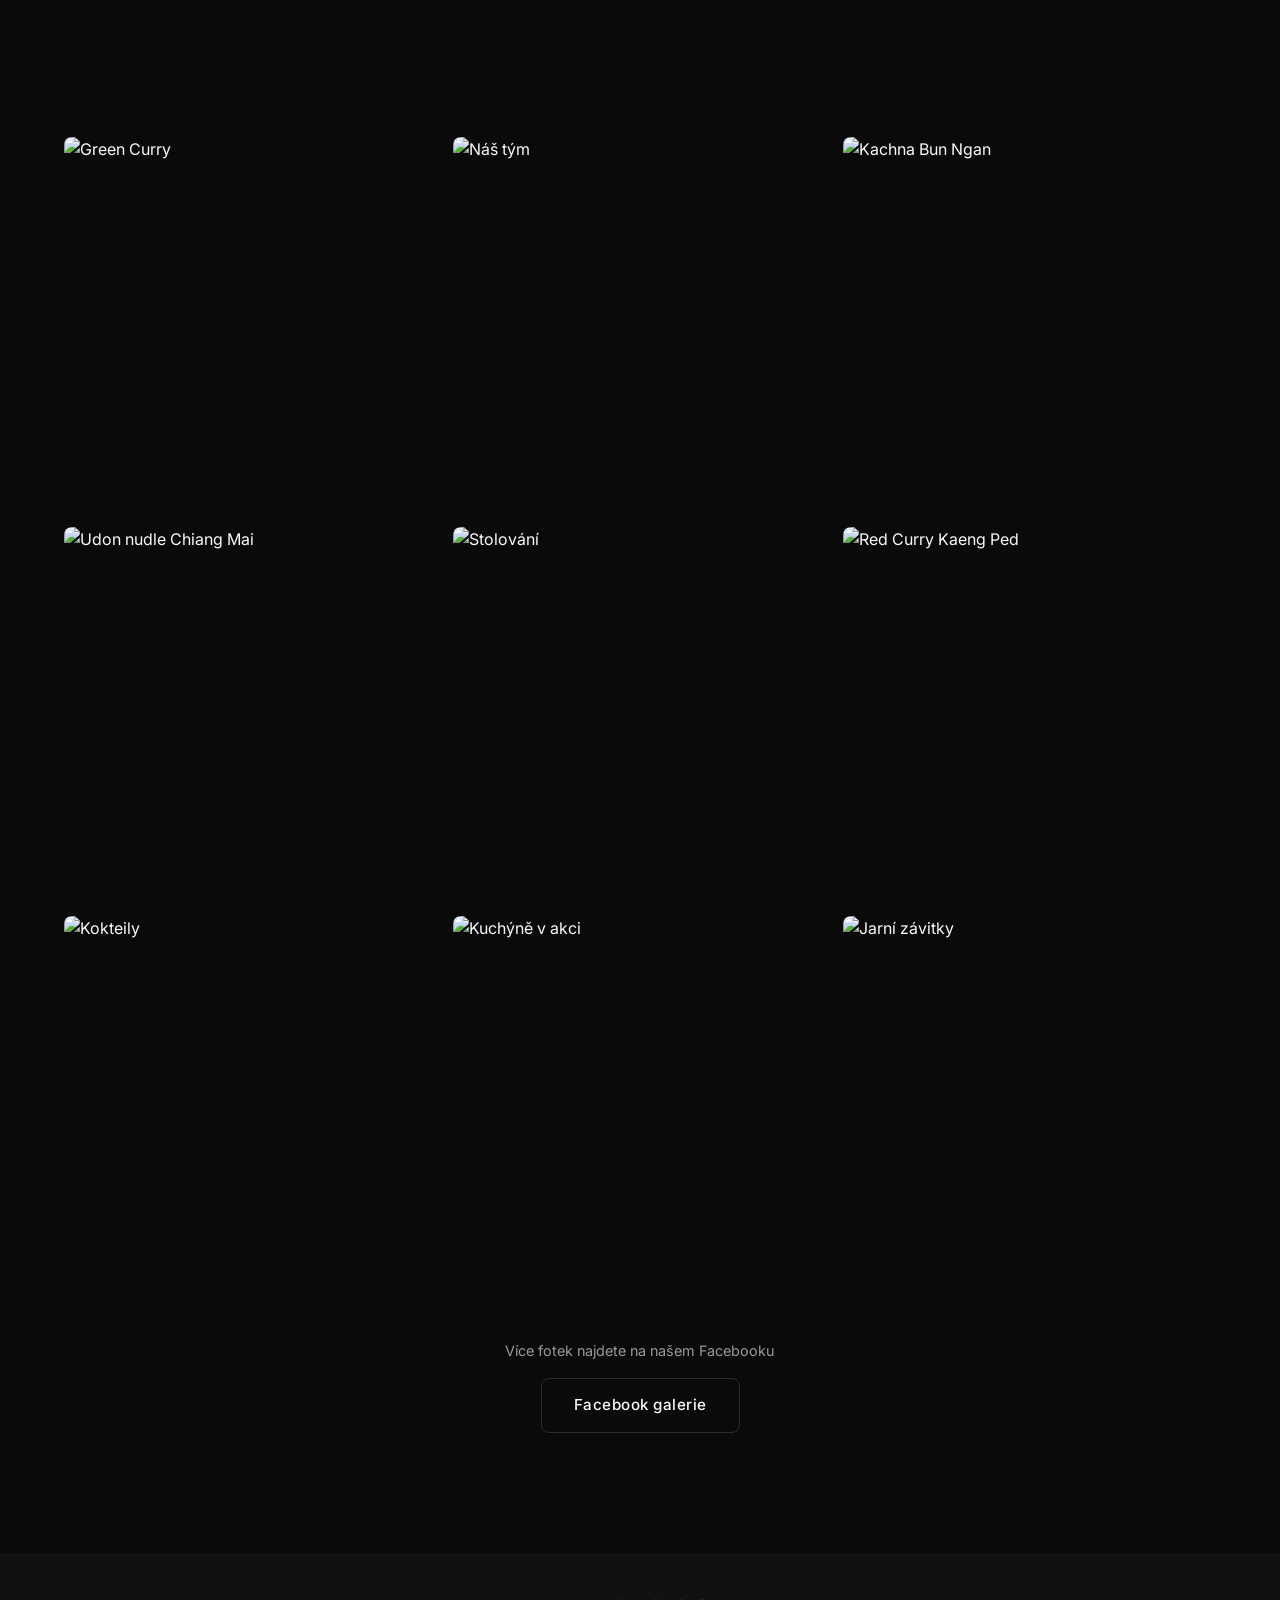
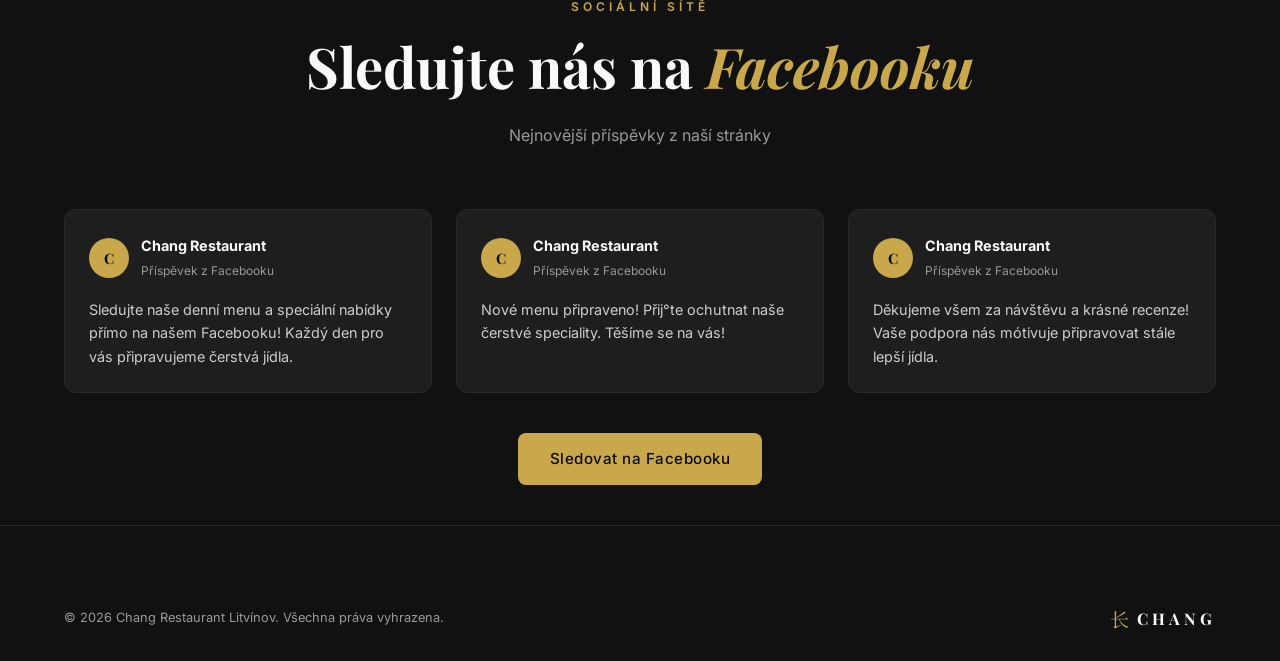
==== commit 8698dfe0: "Kompletní vylepšení webu Chang Restaurant Hlavní stránka: - Logo lépe centrováno v hero sekci (větší" ====
--- a/pages/galerie.html
+++ b/pages/galerie.html
@@ -16,7 +16,7 @@
     <nav id="navbar" class="navbar scrolled">
         <div class="nav-container">
             <a href="../index.html" class="nav-logo">
-                <img src="../img/logo.jpg" alt="Chang" style="height: 35px; border-radius: 4px;">
+                <img src="../img/logo-nav.png" alt="Chang Asian Cuisine" style="height: 40px;">
                 
             </a>
             <ul class="nav-menu">
@@ -82,6 +82,34 @@
                 <div class="gallery-item" data-category="team" data-src="https://images.unsplash.com/photo-1577219491135-ce391730fb2c?w=800&h=800&fit=crop" data-caption="N&aacute;&scaron; t&yacute;m">
                     <img src="https://images.unsplash.com/photo-1577219491135-ce391730fb2c?w=800&h=800&fit=crop" alt="N&aacute;&scaron; t&yacute;m" loading="lazy">
                     <div class="gallery-item-overlay"><span>T&yacute;m</span></div>
+                </div>
+                <div class="gallery-item" data-category="food" data-src="https://images.unsplash.com/photo-1562967916-eb82221dfb92?w=800&h=800&fit=crop" data-caption="Kachna &mdash; Bun Ngan">
+                    <img src="https://images.unsplash.com/photo-1562967916-eb82221dfb92?w=800&h=800&fit=crop" alt="Kachna Bun Ngan" loading="lazy">
+                    <div class="gallery-item-overlay"><span>Bun Ngan</span></div>
+                </div>
+                <div class="gallery-item" data-category="food" data-src="https://images.unsplash.com/photo-1569718212165-3a8278d5f624?w=800&h=800&fit=crop" data-caption="Udon nudle">
+                    <img src="https://images.unsplash.com/photo-1569718212165-3a8278d5f624?w=800&h=800&fit=crop" alt="Udon nudle Chiang Mai" loading="lazy">
+                    <div class="gallery-item-overlay"><span>Udon</span></div>
+                </div>
+                <div class="gallery-item" data-category="interior" data-src="https://images.unsplash.com/photo-1552566626-52f8b828add9?w=800&h=800&fit=crop" data-caption="Restaurace &mdash; stolov&aacute;n&iacute;">
+                    <img src="https://images.unsplash.com/photo-1552566626-52f8b828add9?w=800&h=800&fit=crop" alt="Stolov&aacute;n&iacute;" loading="lazy">
+                    <div class="gallery-item-overlay"><span>Stolov&aacute;n&iacute;</span></div>
+                </div>
+                <div class="gallery-item" data-category="food" data-src="https://images.unsplash.com/photo-1534422298391-e4f8c172dddb?w=800&h=800&fit=crop" data-caption="Red Curry">
+                    <img src="https://images.unsplash.com/photo-1534422298391-e4f8c172dddb?w=800&h=800&fit=crop" alt="Red Curry Kaeng Ped" loading="lazy">
+                    <div class="gallery-item-overlay"><span>Kaeng Ped</span></div>
+                </div>
+                <div class="gallery-item" data-category="drinks" data-src="https://images.unsplash.com/photo-1556679343-c7306c1976bc?w=800&h=800&fit=crop" data-caption="Kokteily">
+                    <img src="https://images.unsplash.com/photo-1556679343-c7306c1976bc?w=800&h=800&fit=crop" alt="Kokteily" loading="lazy">
+                    <div class="gallery-item-overlay"><span>Kokteily</span></div>
+                </div>
+                <div class="gallery-item" data-category="team" data-src="https://images.unsplash.com/photo-1556910103-1c02745aae4d?w=800&h=800&fit=crop" data-caption="Kuch&yacute;n&ecaron; v akci">
+                    <img src="https://images.unsplash.com/photo-1556910103-1c02745aae4d?w=800&h=800&fit=crop" alt="Kuch&yacute;n&ecaron; v akci" loading="lazy">
+                    <div class="gallery-item-overlay"><span>Kuch&yacute;n&ecaron;</span></div>
+                </div>
+                <div class="gallery-item" data-category="food" data-src="https://images.unsplash.com/photo-1617093727343-374698b1b08d?w=800&h=800&fit=crop" data-caption="Spring rolls">
+                    <img src="https://images.unsplash.com/photo-1617093727343-374698b1b08d?w=800&h=800&fit=crop" alt="Jarn&iacute; z&aacute;vitky" loading="lazy">
+                    <div class="gallery-item-overlay"><span>Z&aacute;vitky</span></div>
                 </div>
             </div>
 
--- a/css/style.css
+++ b/css/style.css
@@ -1373,6 +1373,377 @@
     }
 }
 
+/* --- Promo Banner --- */
+.promo-banner {
+    background: linear-gradient(135deg, rgba(201, 168, 76, 0.15) 0%, rgba(201, 168, 76, 0.05) 100%);
+    border-top: 1px solid rgba(201, 168, 76, 0.3);
+    border-bottom: 1px solid rgba(201, 168, 76, 0.3);
+    padding: 20px 0;
+}
+
+.promo-content {
+    display: flex;
+    align-items: center;
+    gap: 20px;
+    flex-wrap: wrap;
+}
+
+.promo-icon {
+    font-size: 2rem;
+    flex-shrink: 0;
+}
+
+.promo-content > div {
+    flex: 1;
+    min-width: 200px;
+}
+
+.promo-content strong {
+    display: block;
+    color: var(--gold);
+    font-size: 1rem;
+    margin-bottom: 4px;
+}
+
+.promo-content span {
+    color: var(--gray-light);
+    font-size: 0.9rem;
+}
+
+.btn-sm {
+    padding: 10px 20px;
+    font-size: 0.85rem;
+}
+
+/* --- Lunch Section --- */
+.lunch-section {
+    background: var(--black);
+}
+
+.lunch-grid {
+    display: grid;
+    grid-template-columns: repeat(3, 1fr);
+    gap: 16px;
+    margin-bottom: 40px;
+}
+
+.lunch-item {
+    padding: 24px;
+    background: var(--dark-surface);
+    border-radius: var(--radius-sm);
+    border: 1px solid var(--dark-border);
+    transition: var(--transition);
+}
+
+.lunch-item.featured {
+    border-color: rgba(201, 168, 76, 0.4);
+    background: linear-gradient(135deg, var(--dark-surface) 0%, rgba(201, 168, 76, 0.05) 100%);
+}
+
+.lunch-item:hover {
+    border-color: var(--gold);
+}
+
+.lunch-item-top {
+    display: flex;
+    justify-content: space-between;
+    align-items: flex-start;
+    gap: 12px;
+    margin-bottom: 8px;
+}
+
+.lunch-item-top h4 {
+    font-family: var(--font-display);
+    font-size: 1.1rem;
+    color: var(--white);
+}
+
+.lunch-item p {
+    font-size: 0.85rem;
+    color: var(--gray);
+    line-height: 1.5;
+}
+
+.lunch-price {
+    font-size: 1rem;
+    font-weight: 600;
+    color: var(--gold);
+    white-space: nowrap;
+}
+
+.lunch-variants {
+    display: flex;
+    gap: 6px;
+    flex-wrap: wrap;
+    margin-top: 8px;
+}
+
+.lunch-variants span {
+    font-size: 0.78rem;
+    padding: 2px 8px;
+    background: rgba(201, 168, 76, 0.15);
+    border-radius: 4px;
+    color: var(--gold);
+}
+
+.allergens {
+    display: block;
+    font-size: 0.75rem;
+    color: var(--gray);
+    opacity: 0.7;
+    margin-top: 6px;
+}
+
+.lunch-drinks {
+    padding: 20px 24px;
+    background: var(--dark-card);
+    border-radius: var(--radius-sm);
+    border: 1px solid var(--dark-border);
+    display: flex;
+    align-items: center;
+    gap: 20px;
+    flex-wrap: wrap;
+}
+
+.lunch-drinks h4 {
+    font-size: 0.9rem;
+    color: var(--gray-light);
+    white-space: nowrap;
+}
+
+.lunch-drink-items {
+    display: flex;
+    gap: 16px;
+    flex-wrap: wrap;
+}
+
+.lunch-drink-items span {
+    font-size: 0.9rem;
+    color: var(--gray);
+}
+
+.lunch-drink-items strong {
+    color: var(--gold);
+}
+
+/* --- Lunch Menu Highlight (menu page) --- */
+.lunch-menu-highlight {
+    background: linear-gradient(135deg, var(--dark-surface) 0%, rgba(201, 168, 76, 0.08) 100%);
+    border: 1px solid rgba(201, 168, 76, 0.4);
+    border-radius: var(--radius);
+    padding: 40px;
+    margin-bottom: 0;
+}
+
+.lunch-highlight-header {
+    display: flex;
+    justify-content: space-between;
+    align-items: flex-start;
+    gap: 20px;
+    margin-bottom: 30px;
+    flex-wrap: wrap;
+}
+
+.lunch-time-badge {
+    display: flex;
+    align-items: center;
+    gap: 12px;
+    background: rgba(201, 168, 76, 0.1);
+    border: 1px solid rgba(201, 168, 76, 0.3);
+    padding: 12px 20px;
+    border-radius: var(--radius-sm);
+    flex-shrink: 0;
+}
+
+.lunch-time-badge span {
+    font-size: 1.5rem;
+}
+
+.lunch-time-badge strong {
+    display: block;
+    color: var(--gold);
+    font-size: 1.1rem;
+}
+
+.lunch-time-badge small {
+    color: var(--gray);
+    font-size: 0.8rem;
+}
+
+.lunch-highlight-items {
+    display: grid;
+    grid-template-columns: repeat(2, 1fr);
+    gap: 16px;
+    margin-bottom: 20px;
+}
+
+.lunch-highlight-item {
+    padding: 20px;
+    background: rgba(0, 0, 0, 0.3);
+    border-radius: var(--radius-sm);
+    border: 1px solid var(--dark-border);
+}
+
+.lhi-header {
+    display: flex;
+    justify-content: space-between;
+    align-items: center;
+    gap: 8px;
+    margin-bottom: 6px;
+}
+
+.lhi-header strong {
+    color: var(--white);
+    font-size: 1rem;
+}
+
+.lunch-tag-price {
+    font-size: 0.9rem;
+    font-weight: 600;
+    color: var(--gold);
+    white-space: nowrap;
+}
+
+.lunch-highlight-item p {
+    font-size: 0.85rem;
+    color: var(--gray);
+    line-height: 1.5;
+}
+
+.lunch-highlight-drinks {
+    display: flex;
+    align-items: center;
+    gap: 20px;
+    flex-wrap: wrap;
+    padding: 16px 20px;
+    background: rgba(201, 168, 76, 0.05);
+    border-radius: var(--radius-sm);
+    border: 1px solid rgba(201, 168, 76, 0.2);
+}
+
+.lunch-highlight-drinks strong {
+    color: var(--gray-light);
+    font-size: 0.9rem;
+}
+
+.lunch-highlight-drinks span {
+    font-size: 0.9rem;
+    color: var(--gray);
+}
+
+/* --- Reels Section --- */
+.reels-section {
+    background: var(--dark);
+}
+
+.reels-grid {
+    display: grid;
+    grid-template-columns: repeat(3, 1fr);
+    gap: 24px;
+    margin-bottom: 40px;
+}
+
+.reel-card {
+    background: var(--dark-card);
+    border-radius: var(--radius);
+    overflow: hidden;
+    border: 1px solid var(--dark-border);
+    transition: var(--transition);
+}
+
+.reel-card:hover {
+    border-color: var(--gold);
+    transform: translateY(-4px);
+}
+
+.reel-thumb {
+    position: relative;
+    aspect-ratio: 9/16;
+    overflow: hidden;
+    max-height: 320px;
+}
+
+.reel-thumb img {
+    width: 100%;
+    height: 100%;
+    object-fit: cover;
+    transition: transform 0.4s ease;
+}
+
+.reel-card:hover .reel-thumb img {
+    transform: scale(1.05);
+}
+
+.reel-play {
+    position: absolute;
+    top: 50%;
+    left: 50%;
+    transform: translate(-50%, -50%);
+    width: 54px;
+    height: 54px;
+    background: rgba(0, 0, 0, 0.6);
+    border: 2px solid var(--white);
+    border-radius: 50%;
+    display: flex;
+    align-items: center;
+    justify-content: center;
+    font-size: 1.2rem;
+    color: var(--white);
+    padding-left: 4px;
+    transition: var(--transition);
+}
+
+.reel-card:hover .reel-play {
+    background: var(--gold);
+    border-color: var(--gold);
+    color: var(--black);
+}
+
+.reel-views {
+    position: absolute;
+    bottom: 10px;
+    right: 10px;
+    background: rgba(0, 0, 0, 0.7);
+    color: var(--white);
+    font-size: 0.75rem;
+    padding: 3px 8px;
+    border-radius: 4px;
+}
+
+.reel-card > p {
+    padding: 16px;
+    font-size: 0.85rem;
+    color: var(--gray);
+    line-height: 1.5;
+}
+
+@media (max-width: 768px) {
+    .lunch-grid {
+        grid-template-columns: 1fr;
+    }
+    .lunch-highlight-items {
+        grid-template-columns: 1fr;
+    }
+    .reels-grid {
+        grid-template-columns: 1fr;
+    }
+    .promo-content {
+        flex-direction: column;
+    }
+    .lunch-highlight-header {
+        flex-direction: column;
+    }
+}
+
+@media (max-width: 1024px) {
+    .lunch-grid {
+        grid-template-columns: repeat(2, 1fr);
+    }
+    .reels-grid {
+        grid-template-columns: repeat(3, 1fr);
+    }
+}
+
 /* --- FB Feed Section --- */
 .fb-feed-section {
     padding: 40px 0;
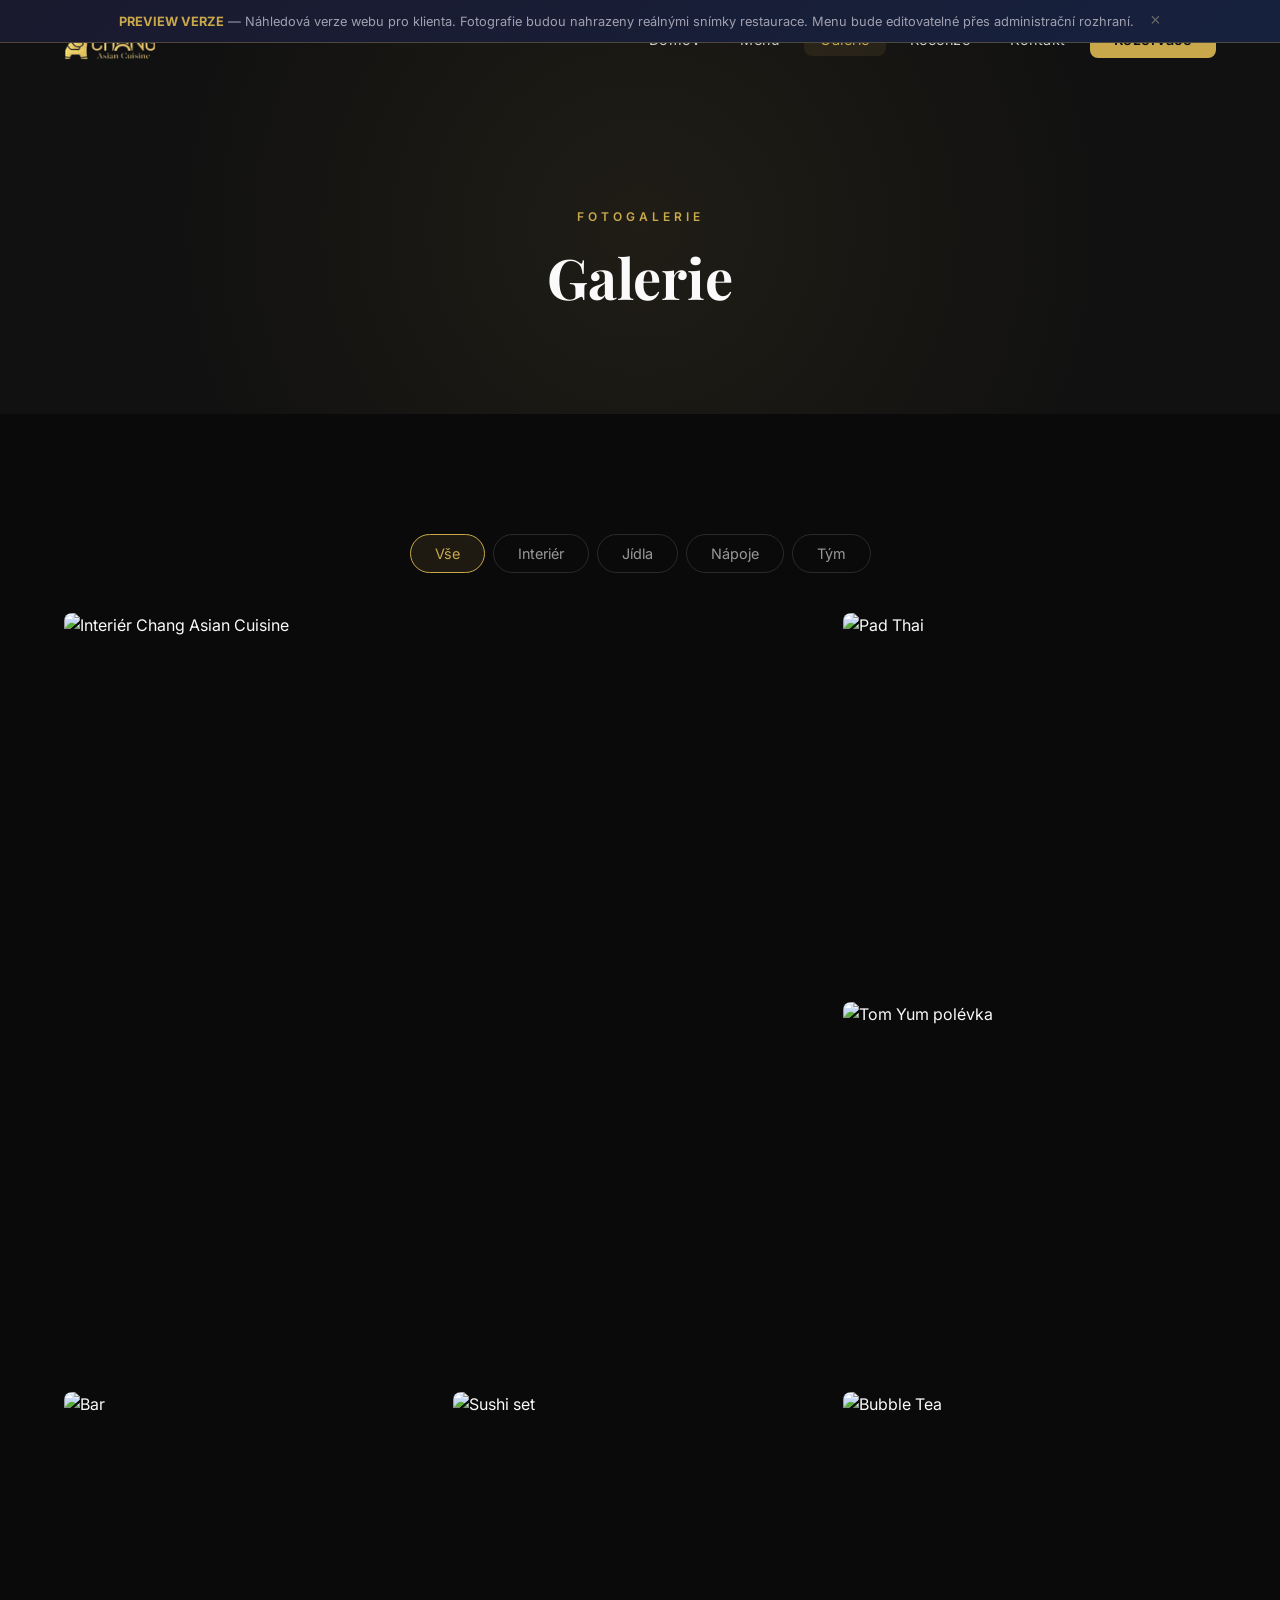
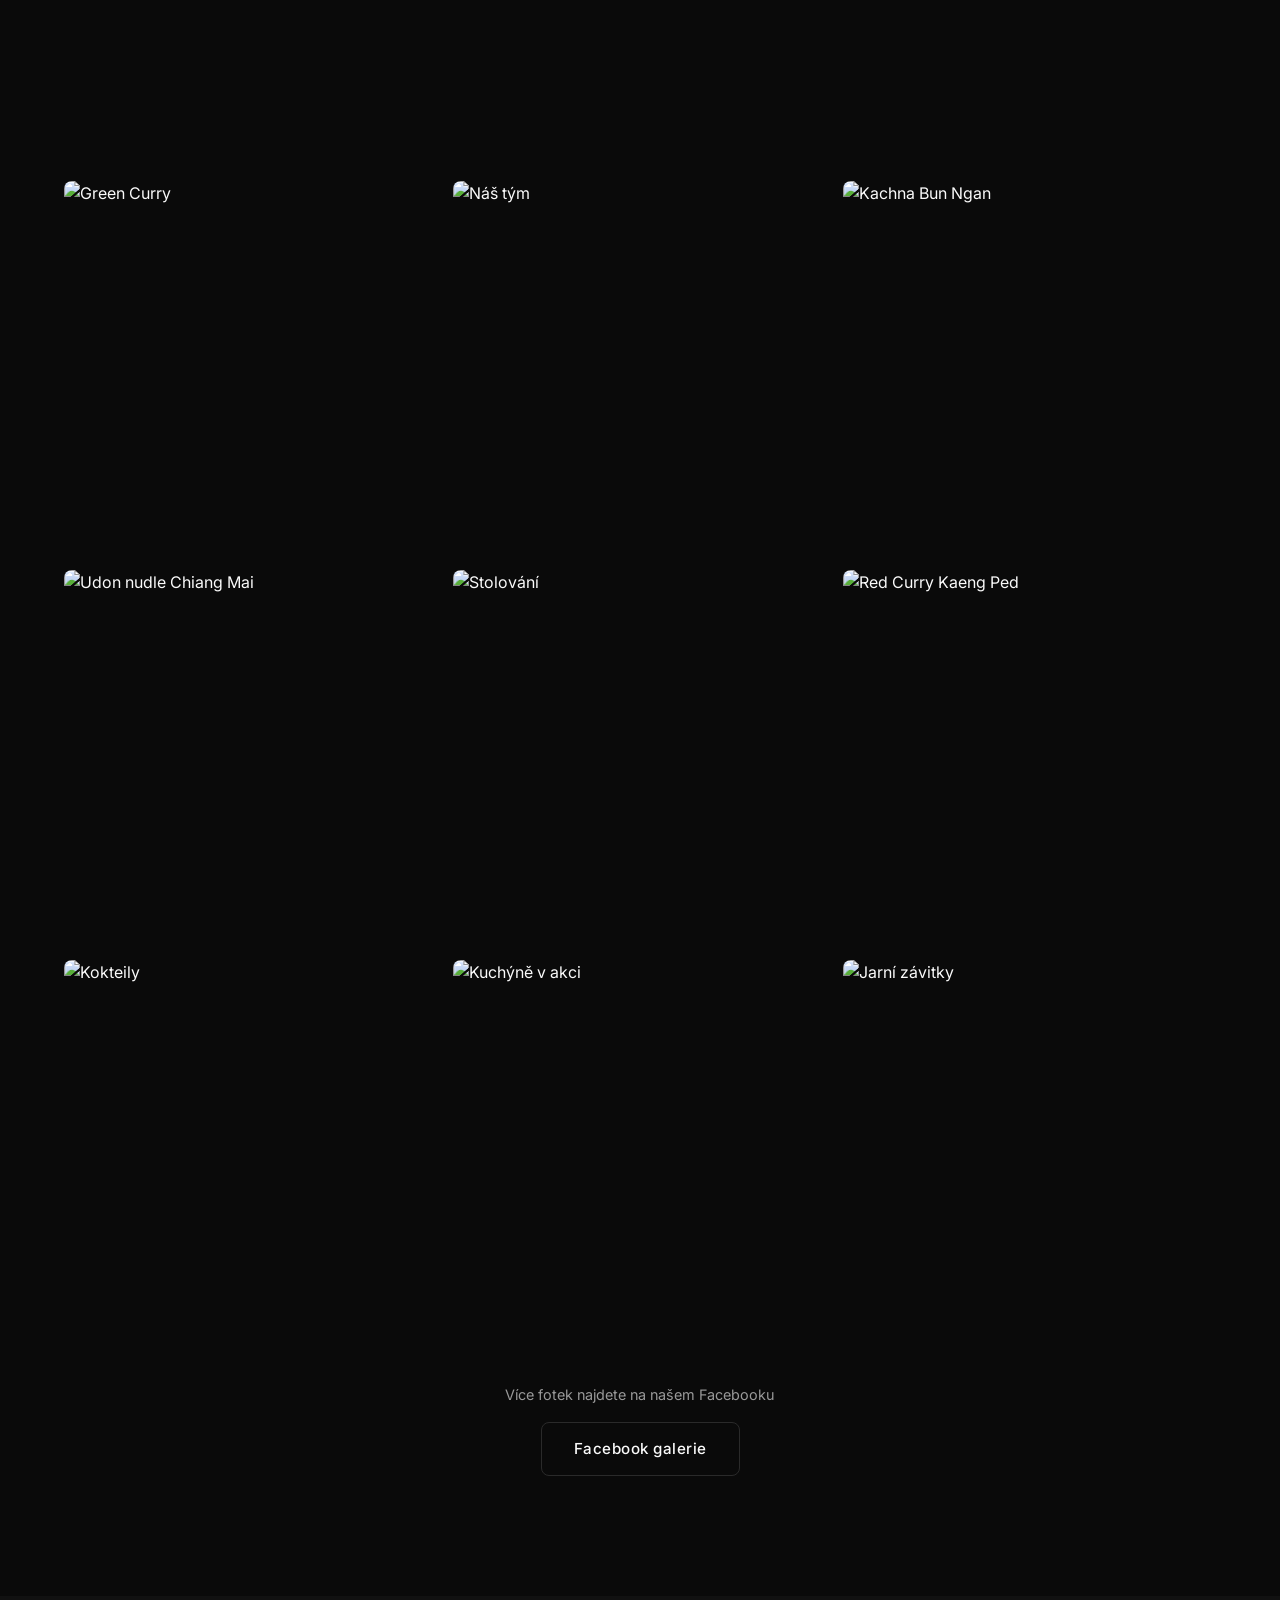
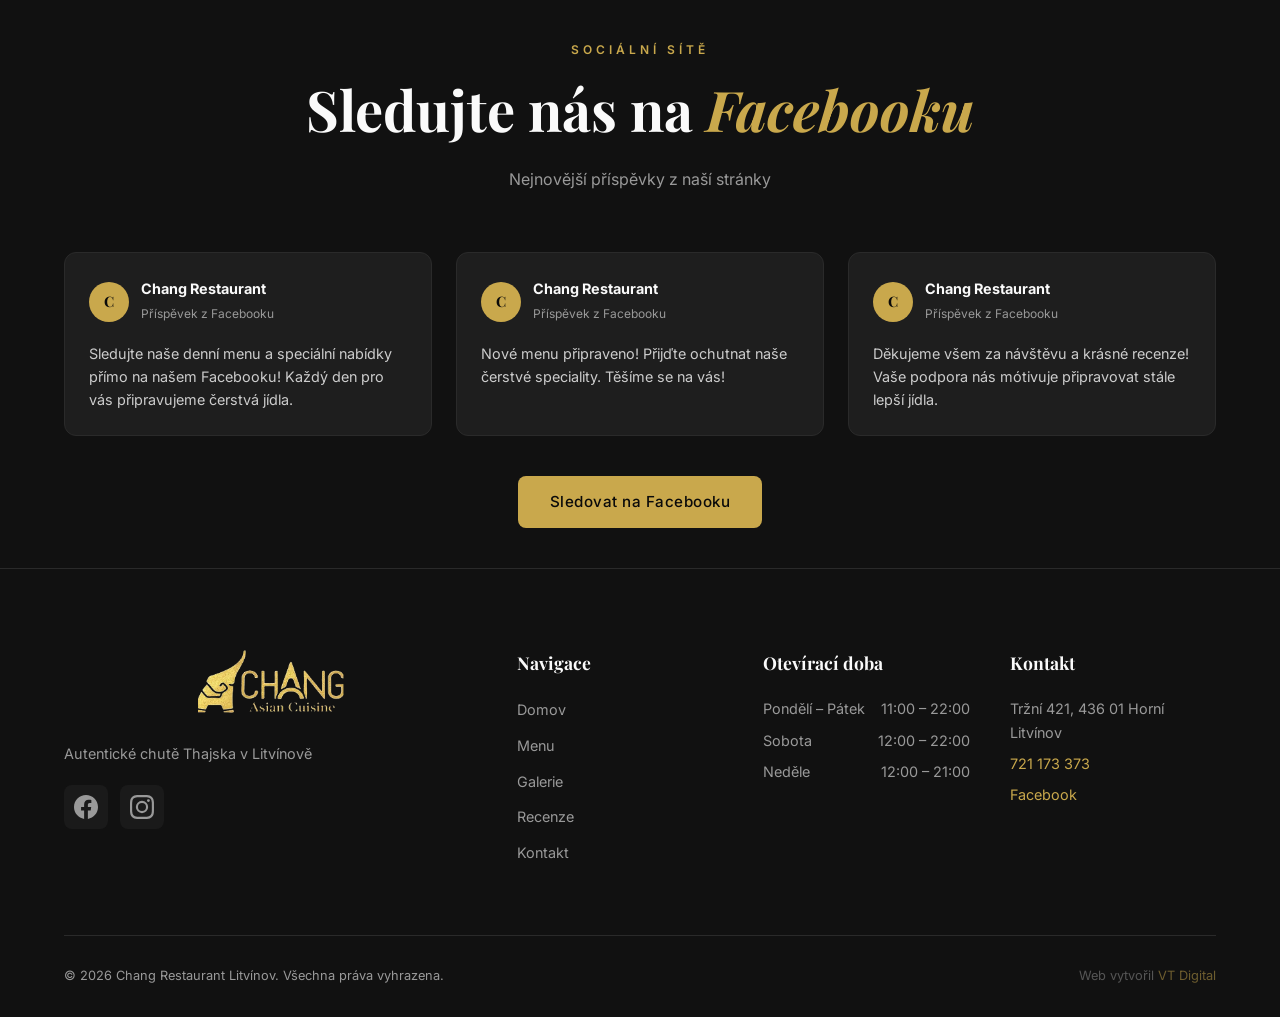
==== commit 703d8e69: "Opravy chyb, SEO optimalizace, sjednocení footeru a preview banner - Konverze HTML entit na UTF-8 pr" ====
--- a/pages/galerie.html
+++ b/pages/galerie.html
@@ -3,15 +3,42 @@
 <head>
     <meta charset="UTF-8">
     <meta name="viewport" content="width=device-width, initial-scale=1.0">
-    <title>Galerie | Chang Restaurant Litv&iacute;nov</title>
+    <title>Galerie | Chang Asian Cuisine Litvínov</title>
+    <meta name="description" content="Fotogalerie restaurace Chang Asian Cuisine v Litvínově. Interiér, jídla, nápoje a atmosféra naší restaurace.">
+    <meta name="keywords" content="Chang Litvínov fotky, galerie restaurace, asijská restaurace interiér, thajské jídlo fotky">
+    <meta name="author" content="Chang Asian Cuisine">
+    <meta name="robots" content="index, follow">
+    <link rel="canonical" href="https://chang-litvinov.cz/pages/galerie.html">
+
+    <!-- Open Graph -->
+    <meta property="og:type" content="website">
+    <meta property="og:title" content="Galerie | Chang Asian Cuisine Litvínov">
+    <meta property="og:description" content="Fotogalerie restaurace Chang Asian Cuisine v Litvínově. Interiér, jídla, nápoje a atmosféra naší restaurace.">
+    <meta property="og:image" content="https://chang-litvinov.cz/img/logo-full.png">
+    <meta property="og:url" content="https://chang-litvinov.cz/pages/galerie.html">
+    <meta property="og:locale" content="cs_CZ">
+    <meta property="og:site_name" content="Chang Asian Cuisine">
+
+    <!-- Twitter Card -->
+    <meta name="twitter:card" content="summary_large_image">
+    <meta name="twitter:title" content="Galerie | Chang Asian Cuisine Litvínov">
+    <meta name="twitter:description" content="Fotogalerie restaurace Chang Asian Cuisine v Litvínově. Interiér, jídla, nápoje a atmosféra naší restaurace.">
+    <meta name="twitter:image" content="https://chang-litvinov.cz/img/logo-full.png">
+
     <link rel="preconnect" href="https://fonts.googleapis.com">
     <link rel="preconnect" href="https://fonts.gstatic.com" crossorigin>
-    <link href="https://fonts.googleapis.com/css2?family=Playfair+Display:ital,wght@0,400;0,700;1,400&family=Inter:wght@300;400;500;600&family=Noto+Serif+SC:wght@400;700&display=swap" rel="stylesheet">
+    <link href="https://fonts.googleapis.com/css2?family=Playfair+Display:ital,wght@0,400;0,700;1,400&amp;family=Inter:wght@300;400;500;600&amp;family=Noto+Serif+SC:wght@400;700&amp;display=swap" rel="stylesheet">
     <link rel="stylesheet" href="https://cdnjs.cloudflare.com/ajax/libs/aos/2.3.4/aos.css">
     <link rel="stylesheet" href="../css/style.css">
     <link rel="icon" type="image/svg+xml" href="../img/favicon.svg">
 </head>
 <body>
+    <!-- Preview Banner -->
+    <div id="previewBanner" style="background: linear-gradient(135deg, #1a1a2e, #16213e); color: #a0a0b0; text-align: center; padding: 10px 24px; font-size: 0.8rem; border-bottom: 1px solid rgba(201,168,76,0.3); position: relative; z-index: 10001;">
+        <strong style="color: #C9A84C;">PREVIEW VERZE</strong> — Náhledová verze webu pro klienta. Fotografie budou nahrazeny reálnými snímky restaurace. Menu bude editovatelné přes administrační rozhraní.
+        <button onclick="this.parentElement.remove()" style="background: none; border: none; color: #666; cursor: pointer; margin-left: 12px; font-size: 1.1rem;" aria-label="Zavřít">&times;</button>
+    </div>
+
     <!-- Navigation -->
     <nav id="navbar" class="navbar scrolled">
         <div class="nav-container">
@@ -43,86 +70,86 @@
     <section class="section">
         <div class="container">
             <div class="menu-categories" data-aos="fade-up" style="margin-bottom: 40px;">
-                <button class="menu-category-btn active" onclick="filterGallery('all', this)">V&scaron;e</button>
-                <button class="menu-category-btn" onclick="filterGallery('interior', this)">Interi&eacute;r</button>
-                <button class="menu-category-btn" onclick="filterGallery('food', this)">J&iacute;dla</button>
-                <button class="menu-category-btn" onclick="filterGallery('drinks', this)">N&aacute;poje</button>
-                <button class="menu-category-btn" onclick="filterGallery('team', this)">T&yacute;m</button>
+                <button class="menu-category-btn active" onclick="filterGallery('all', this)">Vše</button>
+                <button class="menu-category-btn" onclick="filterGallery('interior', this)">Interiér</button>
+                <button class="menu-category-btn" onclick="filterGallery('food', this)">Jídla</button>
+                <button class="menu-category-btn" onclick="filterGallery('drinks', this)">Nápoje</button>
+                <button class="menu-category-btn" onclick="filterGallery('team', this)">Tým</button>
             </div>
 
             <div class="gallery-grid" data-aos="fade-up">
-                <div class="gallery-item" data-category="interior" data-src="https://images.unsplash.com/photo-1517248135467-4c7edcad34c4?w=1200&h=900&fit=crop" data-caption="Interi&eacute;r restaurace">
-                    <img src="https://images.unsplash.com/photo-1517248135467-4c7edcad34c4?w=1200&h=900&fit=crop" alt="Interi&eacute;r Chang Asian Cuisine" loading="lazy">
-                    <div class="gallery-item-overlay"><span>Interi&eacute;r</span></div>
-                </div>
-                <div class="gallery-item" data-category="food" data-src="https://images.unsplash.com/photo-1559314809-0d155014e29e?w=800&h=800&fit=crop" data-caption="Pad Thai">
-                    <img src="https://images.unsplash.com/photo-1559314809-0d155014e29e?w=800&h=800&fit=crop" alt="Pad Thai" loading="lazy">
+                <div class="gallery-item" data-category="interior" data-src="https://images.unsplash.com/photo-1517248135467-4c7edcad34c4?w=1200&amp;h=900&amp;fit=crop" data-caption="Interiér restaurace">
+                    <img src="https://images.unsplash.com/photo-1517248135467-4c7edcad34c4?w=1200&amp;h=900&amp;fit=crop" alt="Interiér Chang Asian Cuisine" loading="lazy">
+                    <div class="gallery-item-overlay"><span>Interiér</span></div>
+                </div>
+                <div class="gallery-item" data-category="food" data-src="https://images.unsplash.com/photo-1559314809-0d155014e29e?w=800&amp;h=800&amp;fit=crop" data-caption="Pad Thai">
+                    <img src="https://images.unsplash.com/photo-1559314809-0d155014e29e?w=800&amp;h=800&amp;fit=crop" alt="Pad Thai" loading="lazy">
                     <div class="gallery-item-overlay"><span>Pad Thai</span></div>
                 </div>
-                <div class="gallery-item" data-category="food" data-src="https://images.unsplash.com/photo-1548943487-a2e4e43b4853?w=800&h=800&fit=crop" data-caption="Tom Yum pol&eacute;vka">
-                    <img src="https://images.unsplash.com/photo-1548943487-a2e4e43b4853?w=800&h=800&fit=crop" alt="Tom Yum pol&eacute;vka" loading="lazy">
+                <div class="gallery-item" data-category="food" data-src="https://images.unsplash.com/photo-1548943487-a2e4e43b4853?w=800&amp;h=800&amp;fit=crop" data-caption="Tom Yum polévka">
+                    <img src="https://images.unsplash.com/photo-1548943487-a2e4e43b4853?w=800&amp;h=800&amp;fit=crop" alt="Tom Yum polévka" loading="lazy">
                     <div class="gallery-item-overlay"><span>Tom Yum</span></div>
                 </div>
-                <div class="gallery-item" data-category="interior" data-src="https://images.unsplash.com/photo-1514933651103-005eec06c04b?w=800&h=800&fit=crop" data-caption="Bar">
-                    <img src="https://images.unsplash.com/photo-1514933651103-005eec06c04b?w=800&h=800&fit=crop" alt="Bar" loading="lazy">
+                <div class="gallery-item" data-category="interior" data-src="https://images.unsplash.com/photo-1514933651103-005eec06c04b?w=800&amp;h=800&amp;fit=crop" data-caption="Bar">
+                    <img src="https://images.unsplash.com/photo-1514933651103-005eec06c04b?w=800&amp;h=800&amp;fit=crop" alt="Bar" loading="lazy">
                     <div class="gallery-item-overlay"><span>Bar</span></div>
                 </div>
-                <div class="gallery-item" data-category="food" data-src="https://images.unsplash.com/photo-1579871494447-9811cf80d66c?w=800&h=800&fit=crop" data-caption="Sushi set">
-                    <img src="https://images.unsplash.com/photo-1579871494447-9811cf80d66c?w=800&h=800&fit=crop" alt="Sushi set" loading="lazy">
+                <div class="gallery-item" data-category="food" data-src="https://images.unsplash.com/photo-1579871494447-9811cf80d66c?w=800&amp;h=800&amp;fit=crop" data-caption="Sushi set">
+                    <img src="https://images.unsplash.com/photo-1579871494447-9811cf80d66c?w=800&amp;h=800&amp;fit=crop" alt="Sushi set" loading="lazy">
                     <div class="gallery-item-overlay"><span>Sushi</span></div>
                 </div>
-                <div class="gallery-item" data-category="drinks" data-src="https://images.unsplash.com/photo-1558857563-b371033873b8?w=800&h=800&fit=crop" data-caption="Bubble Tea">
-                    <img src="https://images.unsplash.com/photo-1558857563-b371033873b8?w=800&h=800&fit=crop" alt="Bubble Tea" loading="lazy">
+                <div class="gallery-item" data-category="drinks" data-src="https://images.unsplash.com/photo-1558857563-b371033873b8?w=800&amp;h=800&amp;fit=crop" data-caption="Bubble Tea">
+                    <img src="https://images.unsplash.com/photo-1558857563-b371033873b8?w=800&amp;h=800&amp;fit=crop" alt="Bubble Tea" loading="lazy">
                     <div class="gallery-item-overlay"><span>Bubble Tea</span></div>
                 </div>
-                <div class="gallery-item" data-category="food" data-src="https://images.unsplash.com/photo-1455619452474-d2be8b1e70cd?w=800&h=800&fit=crop" data-caption="Green Curry">
-                    <img src="https://images.unsplash.com/photo-1455619452474-d2be8b1e70cd?w=800&h=800&fit=crop" alt="Green Curry" loading="lazy">
+                <div class="gallery-item" data-category="food" data-src="https://images.unsplash.com/photo-1455619452474-d2be8b1e70cd?w=800&amp;h=800&amp;fit=crop" data-caption="Green Curry">
+                    <img src="https://images.unsplash.com/photo-1455619452474-d2be8b1e70cd?w=800&amp;h=800&amp;fit=crop" alt="Green Curry" loading="lazy">
                     <div class="gallery-item-overlay"><span>Green Curry</span></div>
                 </div>
-                <div class="gallery-item" data-category="team" data-src="https://images.unsplash.com/photo-1577219491135-ce391730fb2c?w=800&h=800&fit=crop" data-caption="N&aacute;&scaron; t&yacute;m">
-                    <img src="https://images.unsplash.com/photo-1577219491135-ce391730fb2c?w=800&h=800&fit=crop" alt="N&aacute;&scaron; t&yacute;m" loading="lazy">
-                    <div class="gallery-item-overlay"><span>T&yacute;m</span></div>
-                </div>
-                <div class="gallery-item" data-category="food" data-src="https://images.unsplash.com/photo-1562967916-eb82221dfb92?w=800&h=800&fit=crop" data-caption="Kachna &mdash; Bun Ngan">
-                    <img src="https://images.unsplash.com/photo-1562967916-eb82221dfb92?w=800&h=800&fit=crop" alt="Kachna Bun Ngan" loading="lazy">
+                <div class="gallery-item" data-category="team" data-src="https://images.unsplash.com/photo-1577219491135-ce391730fb2c?w=800&amp;h=800&amp;fit=crop" data-caption="Náš tým">
+                    <img src="https://images.unsplash.com/photo-1577219491135-ce391730fb2c?w=800&amp;h=800&amp;fit=crop" alt="Náš tým" loading="lazy">
+                    <div class="gallery-item-overlay"><span>Tým</span></div>
+                </div>
+                <div class="gallery-item" data-category="food" data-src="https://images.unsplash.com/photo-1562967916-eb82221dfb92?w=800&amp;h=800&amp;fit=crop" data-caption="Kachna — Bun Ngan">
+                    <img src="https://images.unsplash.com/photo-1562967916-eb82221dfb92?w=800&amp;h=800&amp;fit=crop" alt="Kachna Bun Ngan" loading="lazy">
                     <div class="gallery-item-overlay"><span>Bun Ngan</span></div>
                 </div>
-                <div class="gallery-item" data-category="food" data-src="https://images.unsplash.com/photo-1569718212165-3a8278d5f624?w=800&h=800&fit=crop" data-caption="Udon nudle">
-                    <img src="https://images.unsplash.com/photo-1569718212165-3a8278d5f624?w=800&h=800&fit=crop" alt="Udon nudle Chiang Mai" loading="lazy">
+                <div class="gallery-item" data-category="food" data-src="https://images.unsplash.com/photo-1569718212165-3a8278d5f624?w=800&amp;h=800&amp;fit=crop" data-caption="Udon nudle">
+                    <img src="https://images.unsplash.com/photo-1569718212165-3a8278d5f624?w=800&amp;h=800&amp;fit=crop" alt="Udon nudle Chiang Mai" loading="lazy">
                     <div class="gallery-item-overlay"><span>Udon</span></div>
                 </div>
-                <div class="gallery-item" data-category="interior" data-src="https://images.unsplash.com/photo-1552566626-52f8b828add9?w=800&h=800&fit=crop" data-caption="Restaurace &mdash; stolov&aacute;n&iacute;">
-                    <img src="https://images.unsplash.com/photo-1552566626-52f8b828add9?w=800&h=800&fit=crop" alt="Stolov&aacute;n&iacute;" loading="lazy">
-                    <div class="gallery-item-overlay"><span>Stolov&aacute;n&iacute;</span></div>
-                </div>
-                <div class="gallery-item" data-category="food" data-src="https://images.unsplash.com/photo-1534422298391-e4f8c172dddb?w=800&h=800&fit=crop" data-caption="Red Curry">
-                    <img src="https://images.unsplash.com/photo-1534422298391-e4f8c172dddb?w=800&h=800&fit=crop" alt="Red Curry Kaeng Ped" loading="lazy">
+                <div class="gallery-item" data-category="interior" data-src="https://images.unsplash.com/photo-1552566626-52f8b828add9?w=800&amp;h=800&amp;fit=crop" data-caption="Restaurace — stolování">
+                    <img src="https://images.unsplash.com/photo-1552566626-52f8b828add9?w=800&amp;h=800&amp;fit=crop" alt="Stolování" loading="lazy">
+                    <div class="gallery-item-overlay"><span>Stolování</span></div>
+                </div>
+                <div class="gallery-item" data-category="food" data-src="https://images.unsplash.com/photo-1534422298391-e4f8c172dddb?w=800&amp;h=800&amp;fit=crop" data-caption="Red Curry">
+                    <img src="https://images.unsplash.com/photo-1534422298391-e4f8c172dddb?w=800&amp;h=800&amp;fit=crop" alt="Red Curry Kaeng Ped" loading="lazy">
                     <div class="gallery-item-overlay"><span>Kaeng Ped</span></div>
                 </div>
-                <div class="gallery-item" data-category="drinks" data-src="https://images.unsplash.com/photo-1556679343-c7306c1976bc?w=800&h=800&fit=crop" data-caption="Kokteily">
-                    <img src="https://images.unsplash.com/photo-1556679343-c7306c1976bc?w=800&h=800&fit=crop" alt="Kokteily" loading="lazy">
+                <div class="gallery-item" data-category="drinks" data-src="https://images.unsplash.com/photo-1556679343-c7306c1976bc?w=800&amp;h=800&amp;fit=crop" data-caption="Kokteily">
+                    <img src="https://images.unsplash.com/photo-1556679343-c7306c1976bc?w=800&amp;h=800&amp;fit=crop" alt="Kokteily" loading="lazy">
                     <div class="gallery-item-overlay"><span>Kokteily</span></div>
                 </div>
-                <div class="gallery-item" data-category="team" data-src="https://images.unsplash.com/photo-1556910103-1c02745aae4d?w=800&h=800&fit=crop" data-caption="Kuch&yacute;n&ecaron; v akci">
-                    <img src="https://images.unsplash.com/photo-1556910103-1c02745aae4d?w=800&h=800&fit=crop" alt="Kuch&yacute;n&ecaron; v akci" loading="lazy">
-                    <div class="gallery-item-overlay"><span>Kuch&yacute;n&ecaron;</span></div>
-                </div>
-                <div class="gallery-item" data-category="food" data-src="https://images.unsplash.com/photo-1617093727343-374698b1b08d?w=800&h=800&fit=crop" data-caption="Spring rolls">
-                    <img src="https://images.unsplash.com/photo-1617093727343-374698b1b08d?w=800&h=800&fit=crop" alt="Jarn&iacute; z&aacute;vitky" loading="lazy">
-                    <div class="gallery-item-overlay"><span>Z&aacute;vitky</span></div>
+                <div class="gallery-item" data-category="team" data-src="https://images.unsplash.com/photo-1556910103-1c02745aae4d?w=800&amp;h=800&amp;fit=crop" data-caption="Kuchýně v akci">
+                    <img src="https://images.unsplash.com/photo-1556910103-1c02745aae4d?w=800&amp;h=800&amp;fit=crop" alt="Kuchýně v akci" loading="lazy">
+                    <div class="gallery-item-overlay"><span>Kuchýně</span></div>
+                </div>
+                <div class="gallery-item" data-category="food" data-src="https://images.unsplash.com/photo-1617093727343-374698b1b08d?w=800&amp;h=800&amp;fit=crop" data-caption="Spring rolls">
+                    <img src="https://images.unsplash.com/photo-1617093727343-374698b1b08d?w=800&amp;h=800&amp;fit=crop" alt="Jarní závitky" loading="lazy">
+                    <div class="gallery-item-overlay"><span>Závitky</span></div>
                 </div>
             </div>
 
             <!-- Lightbox -->
             <div class="lightbox" id="lightbox">
-                <button class="lightbox-close" id="lightboxClose" aria-label="Zav&rcaron;&iacute;t">&times;</button>
+                <button class="lightbox-close" id="lightboxClose" aria-label="Zavřít">×</button>
                 <img src="" alt="" id="lightboxImg">
                 <div class="lightbox-caption" id="lightboxCaption"></div>
             </div>
 
             <div class="section-cta" style="margin-top: 50px;">
                 <p style="color: var(--gray); font-size: 0.9rem; margin-bottom: 16px;">
-                    V&iacute;ce fotek najdete na na&scaron;em Facebooku
+                    Více fotek najdete na našem Facebooku
                 </p>
                 <a href="https://www.facebook.com/people/Changrestaurance/61584589026860/" target="_blank" rel="noopener" class="btn btn-outline">
                     Facebook galerie
@@ -135,9 +162,9 @@
     <section class="section section-dark fb-feed-section">
         <div class="container">
             <div class="section-header" data-aos="fade-up">
-                <span class="section-tag">Soci&aacute;ln&iacute; s&iacute;t&ecaron;</span>
-                <h2 class="section-title">Sledujte n&aacute;s na <em>Facebooku</em></h2>
-                <p style="color: var(--gray); margin-top: 10px;">Nejnov&ecaron;j&scaron;&iacute; p&rcaron;&iacute;sp&ecaron;vky z na&scaron;&iacute; str&aacute;nky</p>
+                <span class="section-tag">Sociální sítě</span>
+                <h2 class="section-title">Sledujte nás na <em>Facebooku</em></h2>
+                <p style="color: var(--gray); margin-top: 10px;">Nejnovější příspěvky z naší stránky</p>
             </div>
 
             <div class="fb-posts-grid" data-aos="fade-up">
@@ -146,30 +173,30 @@
                         <div class="fb-post-avatar">C</div>
                         <div class="fb-post-meta">
                             <strong>Chang Restaurant</strong>
-                            <span>P&rcaron;&iacute;sp&ecaron;vek z Facebooku</span>
+                            <span>Příspěvek z Facebooku</span>
                         </div>
                     </div>
-                    <p class="fb-post-text">Sledujte na&scaron;e denn&iacute; menu a speci&aacute;ln&iacute; nab&iacute;dky p&rcaron;&iacute;mo na na&scaron;em Facebooku! Ka&zcaron;d&yacute; den pro v&aacute;s p&rcaron;ipravujeme &ccaron;erstv&aacute; j&iacute;dla.</p>
+                    <p class="fb-post-text">Sledujte naše denní menu a speciální nabídky přímo na našem Facebooku! Každý den pro vás připravujeme čerstvá jídla.</p>
                 </div>
                 <div class="fb-post-card">
                     <div class="fb-post-header">
                         <div class="fb-post-avatar">C</div>
                         <div class="fb-post-meta">
                             <strong>Chang Restaurant</strong>
-                            <span>P&rcaron;&iacute;sp&ecaron;vek z Facebooku</span>
+                            <span>Příspěvek z Facebooku</span>
                         </div>
                     </div>
-                    <p class="fb-post-text">Nov&eacute; menu p&rcaron;ipraveno! P&rcaron;ij&deg;te ochutnat na&scaron;e &ccaron;erstv&eacute; speciality. T&ecaron;&scaron;&iacute;me se na v&aacute;s!</p>
+                    <p class="fb-post-text">Nové menu připraveno! Přijďte ochutnat naše čerstvé speciality. Těšíme se na vás!</p>
                 </div>
                 <div class="fb-post-card">
                     <div class="fb-post-header">
                         <div class="fb-post-avatar">C</div>
                         <div class="fb-post-meta">
                             <strong>Chang Restaurant</strong>
-                            <span>P&rcaron;&iacute;sp&ecaron;vek z Facebooku</span>
+                            <span>Příspěvek z Facebooku</span>
                         </div>
                     </div>
-                    <p class="fb-post-text">D&ecaron;kujeme v&scaron;em za n&aacute;v&scaron;t&ecaron;vu a kr&aacute;sn&eacute; recenze! Va&scaron;e podpora n&aacute;s m&oacute;tivuje p&rcaron;ipravovat st&aacute;le lep&scaron;&iacute; j&iacute;dla.</p>
+                    <p class="fb-post-text">Děkujeme všem za návštěvu a krásné recenze! Vaše podpora nás mótivuje připravovat stále lepší jídla.</p>
                 </div>
             </div>
 
@@ -184,12 +211,49 @@
     <!-- Footer -->
     <footer class="footer">
         <div class="container">
-            <div class="footer-bottom" style="border-top: none; padding-top: 0;">
-                <p>&copy; 2026 Chang Restaurant Litv&iacute;nov. V&scaron;echna pr&aacute;va vyhrazena.</p>
-                <a href="../index.html" class="nav-logo" style="gap: 8px;">
-                    <span class="logo-chinese" style="font-size: 1.2rem;">&#38271;</span>
-                    <span class="logo-text" style="font-size: 1rem; letter-spacing: 4px;">CHANG</span>
-                </a>
+            <div class="footer-grid">
+                <div class="footer-brand">
+                    <div class="footer-logo" style="text-align: center;">
+                        <img src="../img/logo-clean.png" alt="Chang Asian Cuisine" style="height: 65px; display: block; margin: 0 auto 12px;">
+                    </div>
+                    <p>Autentické chutě Thajska v Litvínově</p>
+                    <div class="footer-social">
+                        <a href="https://www.facebook.com/people/Changrestaurance/61584589026860/" target="_blank" rel="noopener" aria-label="Facebook" class="social-link">
+                            <svg width="24" height="24" viewBox="0 0 24 24" fill="currentColor"><path d="M24 12.073c0-6.627-5.373-12-12-12s-12 5.373-12 12c0 5.99 4.388 10.954 10.125 11.854v-8.385H7.078v-3.47h3.047V9.43c0-3.007 1.792-4.669 4.533-4.669 1.312 0 2.686.235 2.686.235v2.953H15.83c-1.491 0-1.956.925-1.956 1.874v2.25h3.328l-.532 3.47h-2.796v8.385C19.612 23.027 24 18.062 24 12.073z"/></svg>
+                        </a>
+                        <a href="#" aria-label="Instagram (připravujeme)" class="social-link instagram" title="Instagram — připravujeme">
+                            <svg width="24" height="24" viewBox="0 0 24 24" fill="currentColor"><path d="M12 2.163c3.204 0 3.584.012 4.85.07 3.252.148 4.771 1.691 4.919 4.919.058 1.265.069 1.645.069 4.849 0 3.205-.012 3.584-.069 4.849-.149 3.225-1.664 4.771-4.919 4.919-1.266.058-1.644.07-4.85.07-3.204 0-3.584-.012-4.849-.07-3.26-.149-4.771-1.699-4.919-4.92-.058-1.265-.07-1.644-.07-4.849 0-3.204.013-3.583.07-4.849.149-3.227 1.664-4.771 4.919-4.919 1.266-.057 1.645-.069 4.849-.069zM12 0C8.741 0 8.333.014 7.053.072 2.695.272.273 2.69.073 7.052.014 8.333 0 8.741 0 12c0 3.259.014 3.668.072 4.948.2 4.358 2.618 6.78 6.98 6.98C8.333 23.986 8.741 24 12 24c3.259 0 3.668-.014 4.948-.072 4.354-.2 6.782-2.618 6.979-6.98.059-1.28.073-1.689.073-4.948 0-3.259-.014-3.667-.072-4.947-.196-4.354-2.617-6.78-6.979-6.98C15.668.014 15.259 0 12 0zm0 5.838a6.162 6.162 0 100 12.324 6.162 6.162 0 000-12.324zM12 16a4 4 0 110-8 4 4 0 010 8zm6.406-11.845a1.44 1.44 0 100 2.881 1.44 1.44 0 000-2.881z"/></svg>
+                        </a>
+                    </div>
+                </div>
+                <div class="footer-links">
+                    <h4>Navigace</h4>
+                    <ul>
+                        <li><a href="../index.html">Domov</a></li>
+                        <li><a href="menu.html">Menu</a></li>
+                        <li><a href="galerie.html">Galerie</a></li>
+                        <li><a href="recenze.html">Recenze</a></li>
+                        <li><a href="kontakt.html">Kontakt</a></li>
+                    </ul>
+                </div>
+                <div class="footer-hours">
+                    <h4>Otevírací doba</h4>
+                    <ul>
+                        <li><span>Pondělí – Pátek</span> <span>11:00 – 22:00</span></li>
+                        <li><span>Sobota</span> <span>12:00 – 22:00</span></li>
+                        <li><span>Neděle</span> <span>12:00 – 21:00</span></li>
+                    </ul>
+                </div>
+                <div class="footer-contact">
+                    <h4>Kontakt</h4>
+                    <p>Tržní 421, 436 01 Horní Litvínov</p>
+                    <p><a href="tel:+420721173373">721 173 373</a></p>
+                    <p><a href="https://www.facebook.com/people/Changrestaurance/61584589026860/" target="_blank" rel="noopener">Facebook</a></p>
+                </div>
+            </div>
+            <div class="footer-bottom">
+                <p>© 2026 Chang Restaurant Litvínov. Všechna práva vyhrazena.</p>
+                <p class="footer-credit">Web vytvořil <a href="https://vt-digital.cz" target="_blank" rel="noopener" style="color: var(--gold);">VT Digital</a></p>
             </div>
         </div>
     </footer>
--- a/css/style.css
+++ b/css/style.css
@@ -1717,6 +1717,15 @@
     line-height: 1.5;
 }
 
+@media (max-width: 1024px) {
+    .lunch-grid {
+        grid-template-columns: repeat(2, 1fr);
+    }
+    .reels-grid {
+        grid-template-columns: repeat(3, 1fr);
+    }
+}
+
 @media (max-width: 768px) {
     .lunch-grid {
         grid-template-columns: 1fr;
@@ -1732,15 +1741,6 @@
     }
     .lunch-highlight-header {
         flex-direction: column;
-    }
-}
-
-@media (max-width: 1024px) {
-    .lunch-grid {
-        grid-template-columns: repeat(2, 1fr);
-    }
-    .reels-grid {
-        grid-template-columns: repeat(3, 1fr);
     }
 }
 
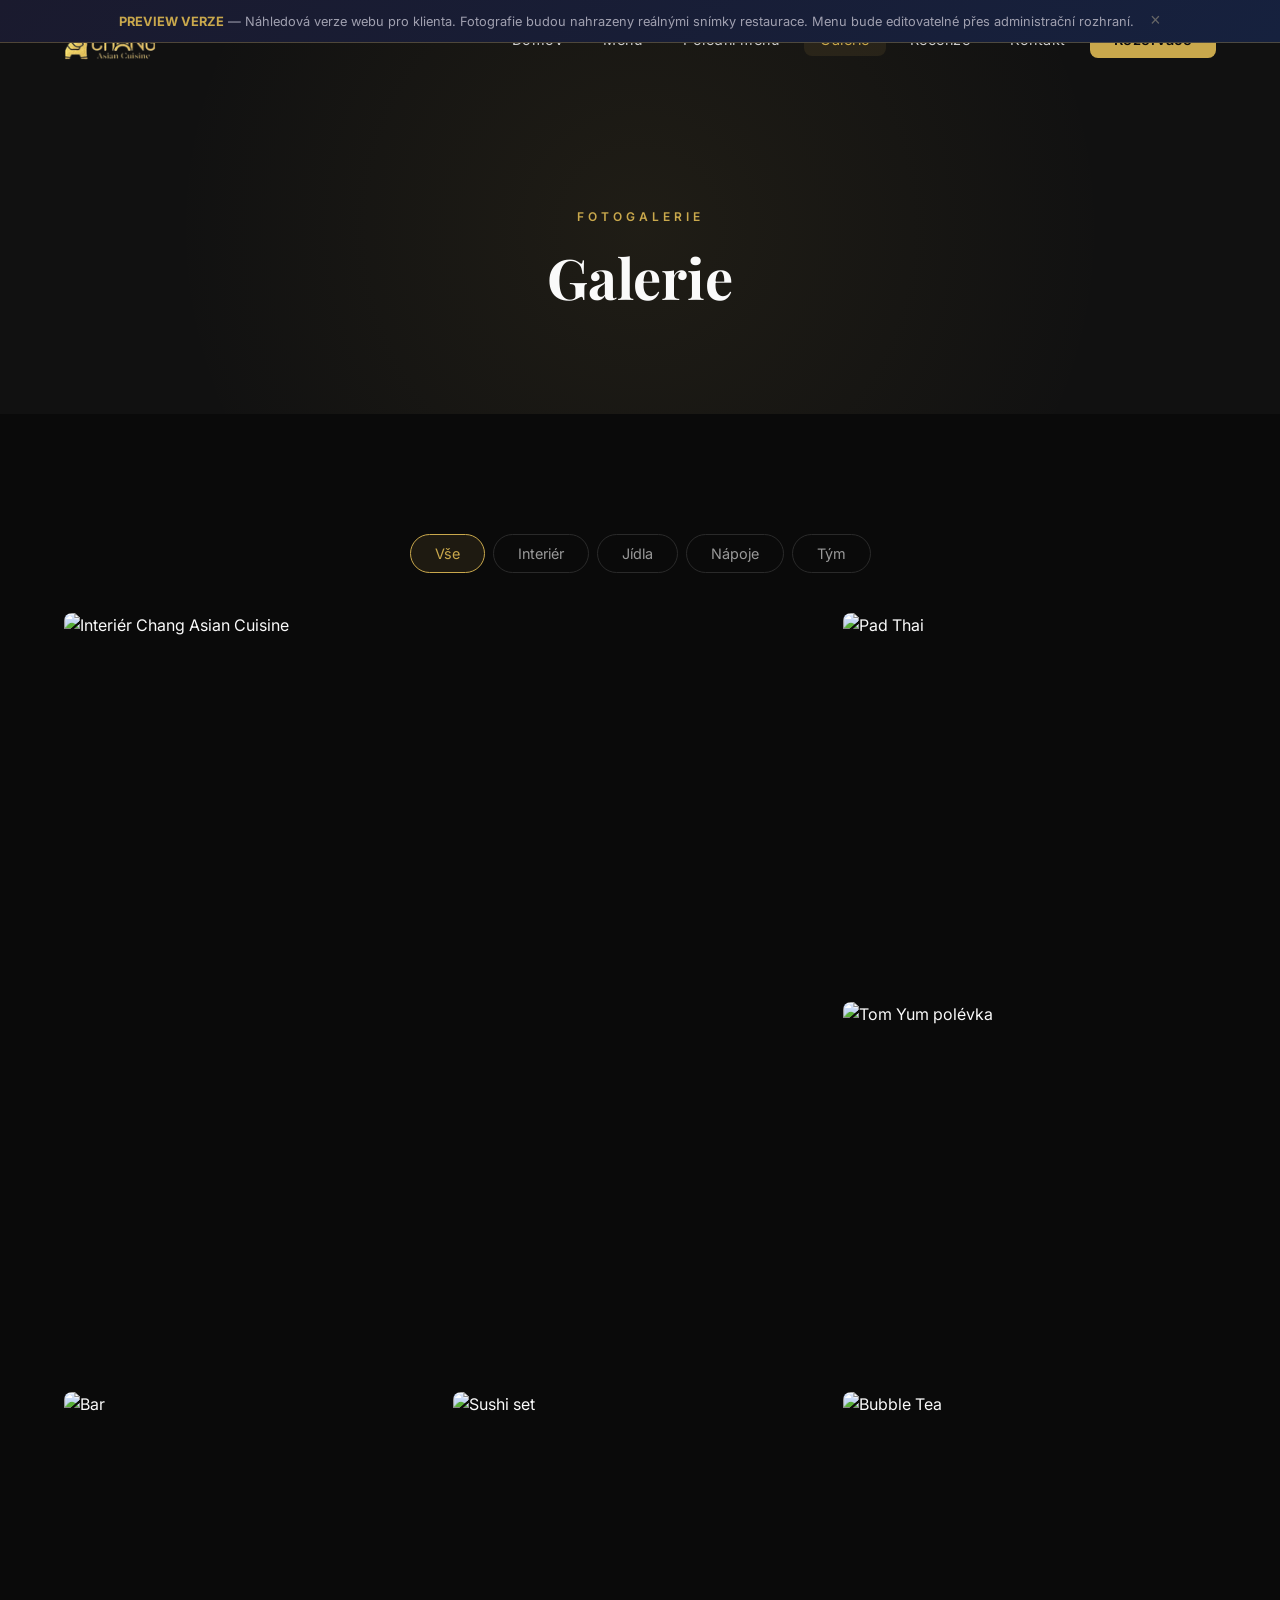
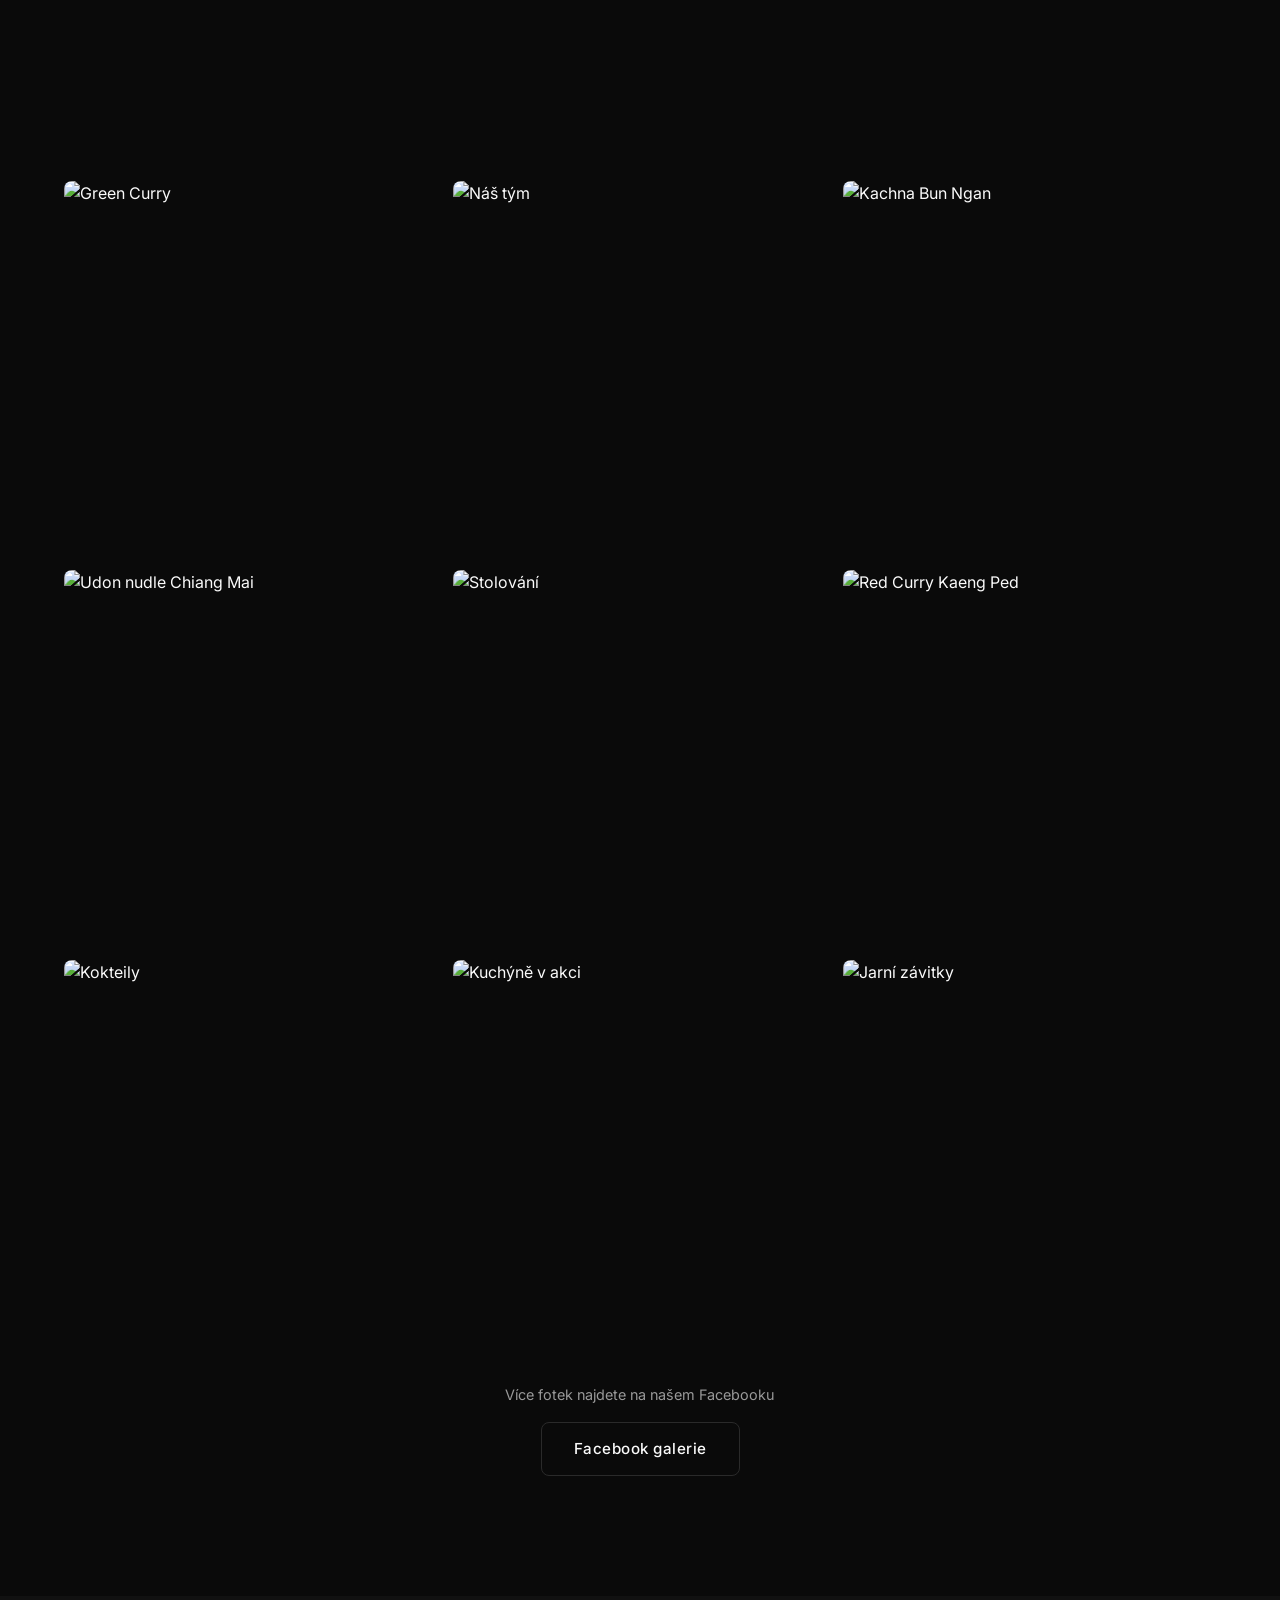
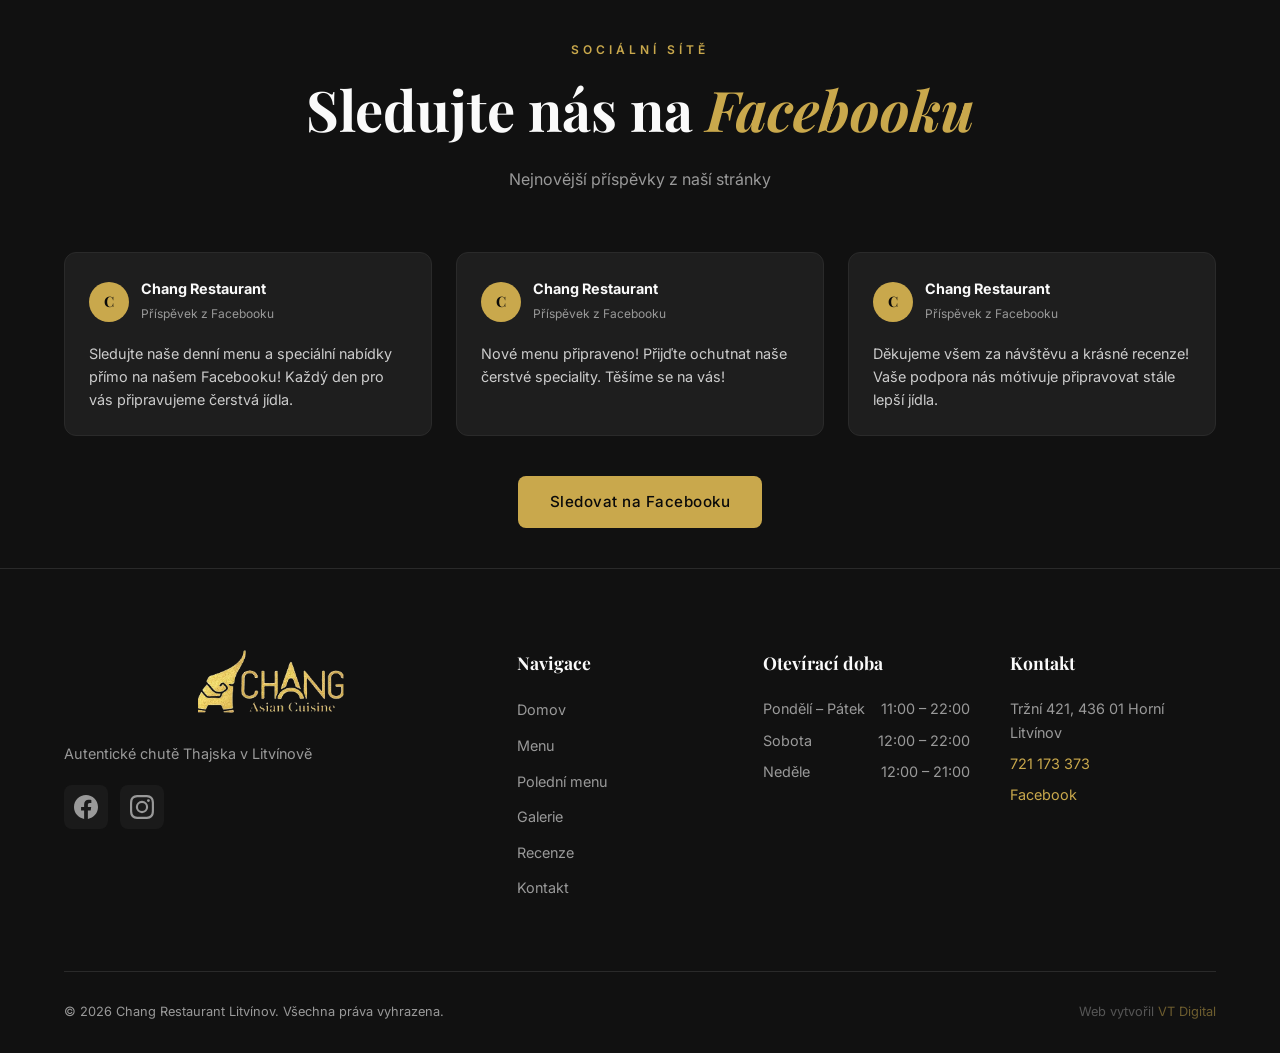
==== commit 6d17a80e: "Přidána dedikovaná stránka Polední menu + aktualizace týdenní nabídky - Nová stránka pages/poledni-m" ====
--- a/pages/galerie.html
+++ b/pages/galerie.html
@@ -49,6 +49,7 @@
             <ul class="nav-menu">
                 <li><a href="../index.html" class="nav-link">Domov</a></li>
                 <li><a href="menu.html" class="nav-link">Menu</a></li>
+                <li><a href="poledni-menu.html" class="nav-link">Polední menu</a></li>
                 <li><a href="galerie.html" class="nav-link active">Galerie</a></li>
                 <li><a href="recenze.html" class="nav-link">Recenze</a></li>
                 <li><a href="kontakt.html" class="nav-link">Kontakt</a></li>
@@ -231,6 +232,7 @@
                     <ul>
                         <li><a href="../index.html">Domov</a></li>
                         <li><a href="menu.html">Menu</a></li>
+                        <li><a href="poledni-menu.html">Polední menu</a></li>
                         <li><a href="galerie.html">Galerie</a></li>
                         <li><a href="recenze.html">Recenze</a></li>
                         <li><a href="kontakt.html">Kontakt</a></li>
--- a/css/style.css
+++ b/css/style.css
@@ -1808,4 +1808,222 @@
     .fb-posts-grid {
         grid-template-columns: 1fr;
     }
+}
+
+/* --- Polední menu page --- */
+.poledni-category {
+    margin-bottom: 60px;
+}
+
+.poledni-category-header {
+    display: flex;
+    align-items: center;
+    gap: 16px;
+    margin-bottom: 20px;
+    padding-bottom: 16px;
+    border-bottom: 1px solid var(--dark-border);
+}
+
+.poledni-category-icon {
+    font-size: 2rem;
+    width: 60px;
+    height: 60px;
+    display: flex;
+    align-items: center;
+    justify-content: center;
+    background: rgba(201, 168, 76, 0.1);
+    border: 1px solid rgba(201, 168, 76, 0.3);
+    border-radius: var(--radius);
+}
+
+.poledni-category-header h2 {
+    font-family: var(--font-display);
+    font-size: 2rem;
+    color: var(--white);
+    margin: 0;
+}
+
+.poledni-category-en {
+    font-size: 1.2rem;
+    color: var(--gold);
+    font-style: italic;
+    font-weight: 400;
+}
+
+.poledni-category-note {
+    font-size: 0.85rem;
+    color: var(--gold);
+    font-style: italic;
+    margin-bottom: 24px;
+    margin-top: -10px;
+}
+
+.poledni-items {
+    display: grid;
+    grid-template-columns: repeat(2, 1fr);
+    gap: 20px;
+}
+
+.poledni-item {
+    padding: 24px;
+    background: var(--dark-surface);
+    border: 1px solid var(--dark-border);
+    border-radius: var(--radius);
+    transition: var(--transition);
+}
+
+.poledni-item:hover {
+    border-color: var(--gold);
+    transform: translateY(-2px);
+}
+
+.poledni-item.featured {
+    background: linear-gradient(135deg, var(--dark-surface) 0%, rgba(201, 168, 76, 0.08) 100%);
+    border-color: rgba(201, 168, 76, 0.4);
+}
+
+.poledni-item-header {
+    display: flex;
+    justify-content: space-between;
+    align-items: flex-start;
+    gap: 12px;
+    margin-bottom: 10px;
+}
+
+.poledni-item-header h3 {
+    font-family: var(--font-display);
+    font-size: 1.3rem;
+    color: var(--white);
+    margin: 0;
+}
+
+.poledni-allergens {
+    font-size: 0.75rem;
+    color: var(--gray);
+    font-weight: 400;
+    font-family: var(--font-body);
+    font-style: normal;
+}
+
+.poledni-price {
+    font-size: 1.1rem;
+    font-weight: 600;
+    color: var(--gold);
+    white-space: nowrap;
+}
+
+.poledni-desc {
+    font-size: 0.9rem;
+    color: var(--gray-light);
+    line-height: 1.5;
+    margin-bottom: 4px;
+}
+
+.poledni-desc-en {
+    font-size: 0.8rem;
+    color: var(--gray);
+    font-style: italic;
+    line-height: 1.5;
+    margin-bottom: 14px;
+}
+
+.poledni-variants {
+    display: flex;
+    flex-direction: column;
+    gap: 6px;
+    padding-top: 12px;
+    border-top: 1px dashed var(--dark-border);
+}
+
+.poledni-variant {
+    display: flex;
+    justify-content: space-between;
+    align-items: center;
+    font-size: 0.9rem;
+}
+
+.poledni-variant span {
+    color: var(--gray-light);
+}
+
+.poledni-variant strong {
+    color: var(--gold);
+    font-weight: 600;
+}
+
+.poledni-info {
+    display: grid;
+    grid-template-columns: repeat(3, 1fr);
+    gap: 20px;
+    margin-top: 60px;
+    padding: 32px;
+    background: linear-gradient(135deg, var(--dark-surface) 0%, rgba(201, 168, 76, 0.05) 100%);
+    border: 1px solid rgba(201, 168, 76, 0.3);
+    border-radius: var(--radius);
+}
+
+.poledni-info-item {
+    display: flex;
+    align-items: center;
+    gap: 16px;
+}
+
+.poledni-info-icon {
+    font-size: 1.8rem;
+    width: 54px;
+    height: 54px;
+    display: flex;
+    align-items: center;
+    justify-content: center;
+    background: rgba(201, 168, 76, 0.1);
+    border-radius: var(--radius-sm);
+    flex-shrink: 0;
+}
+
+.poledni-info-item strong {
+    display: block;
+    color: var(--white);
+    font-size: 0.95rem;
+    margin-bottom: 2px;
+}
+
+.poledni-info-item p {
+    color: var(--gray);
+    font-size: 0.85rem;
+    margin: 0;
+}
+
+.poledni-info-item a {
+    color: var(--gold);
+}
+
+.poledni-allergens-note {
+    margin-top: 32px;
+    padding: 20px;
+    background: var(--dark-surface);
+    border-radius: var(--radius-sm);
+    font-size: 0.8rem;
+    color: var(--gray);
+    text-align: center;
+    line-height: 1.7;
+}
+
+@media (max-width: 1024px) {
+    .poledni-items {
+        grid-template-columns: 1fr;
+    }
+    .poledni-info {
+        grid-template-columns: 1fr;
+    }
+}
+
+@media (max-width: 768px) {
+    .poledni-category-header {
+        flex-direction: column;
+        text-align: center;
+        gap: 12px;
+    }
+    .poledni-category-header h2 {
+        font-size: 1.6rem;
+    }
 }
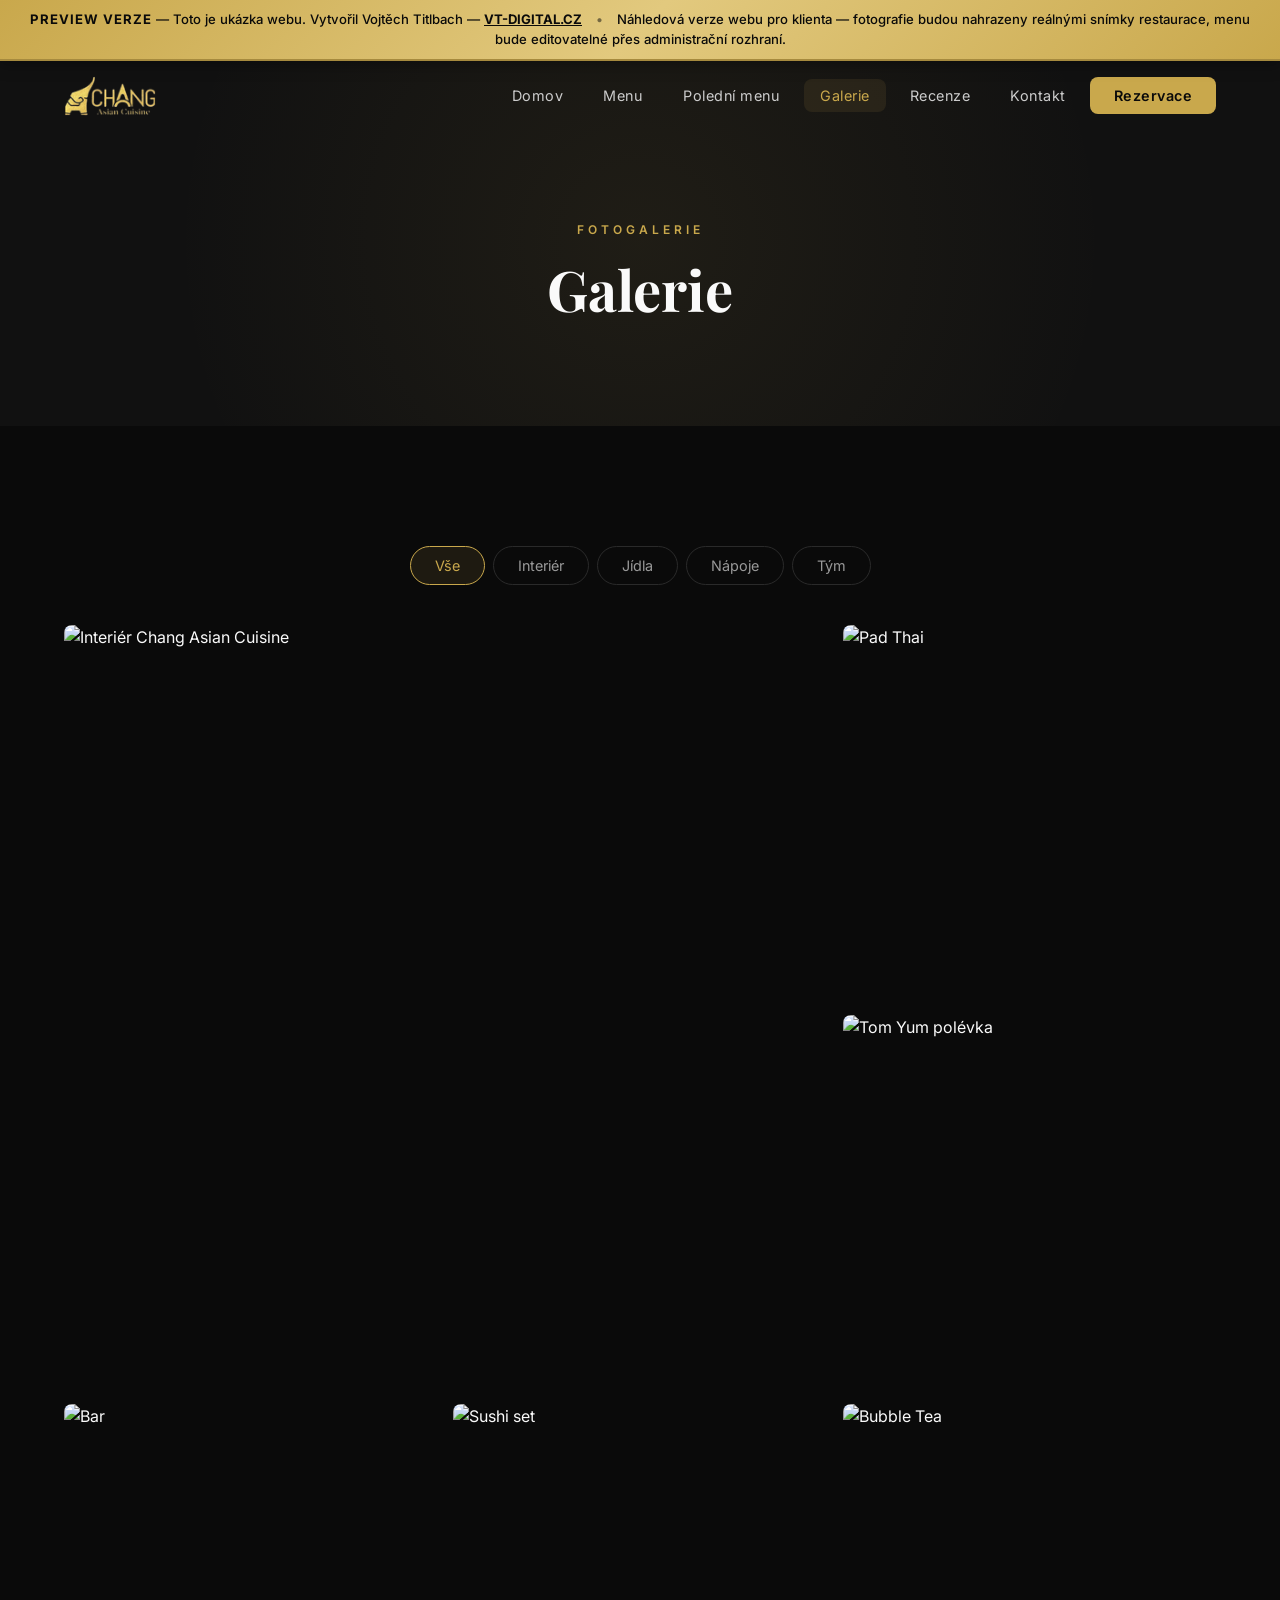
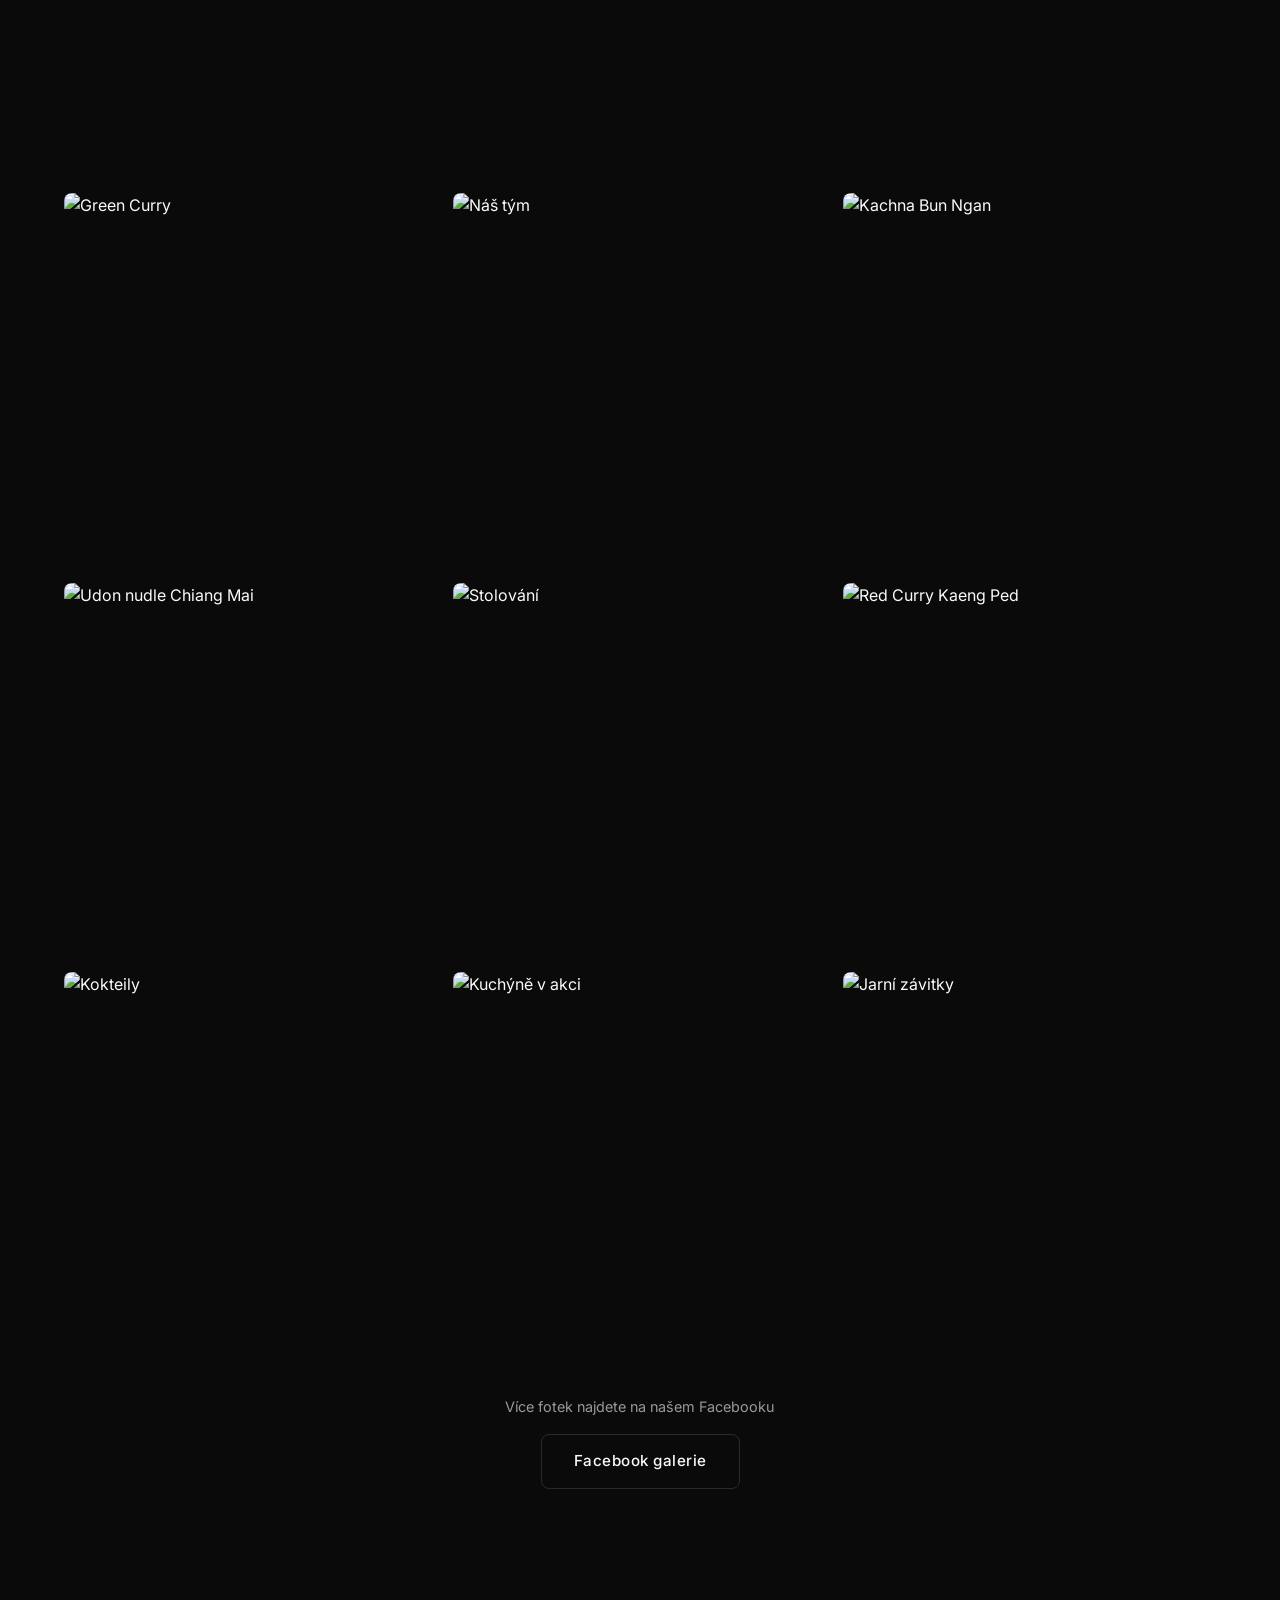
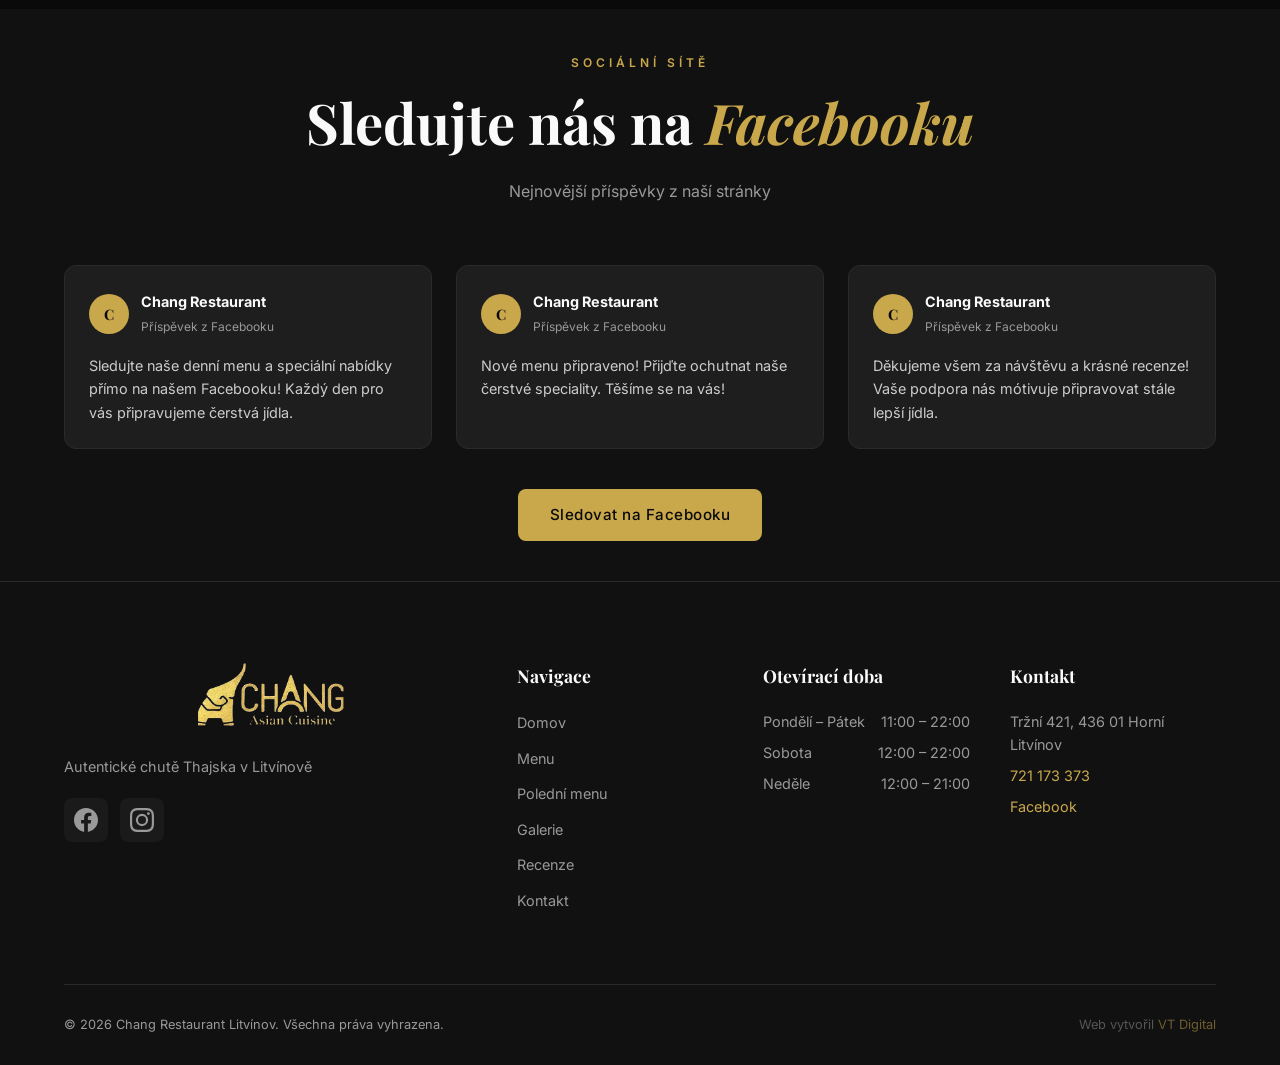
==== commit c08b5553: "Preview lišta dle VT-DIGITAL standardu - Fixní amber lišta nahoře vždy viditelná na všech stránkách " ====
--- a/pages/galerie.html
+++ b/pages/galerie.html
@@ -32,11 +32,12 @@
     <link rel="stylesheet" href="../css/style.css">
     <link rel="icon" type="image/svg+xml" href="../img/favicon.svg">
 </head>
-<body>
-    <!-- Preview Banner -->
-    <div id="previewBanner" style="background: linear-gradient(135deg, #1a1a2e, #16213e); color: #a0a0b0; text-align: center; padding: 10px 24px; font-size: 0.8rem; border-bottom: 1px solid rgba(201,168,76,0.3); position: relative; z-index: 10001;">
-        <strong style="color: #C9A84C;">PREVIEW VERZE</strong> — Náhledová verze webu pro klienta. Fotografie budou nahrazeny reálnými snímky restaurace. Menu bude editovatelné přes administrační rozhraní.
-        <button onclick="this.parentElement.remove()" style="background: none; border: none; color: #666; cursor: pointer; margin-left: 12px; font-size: 1.1rem;" aria-label="Zavřít">&times;</button>
+<body class="has-preview-banner">
+    <!-- Preview Banner (VT-DIGITAL standard) -->
+    <div id="previewBanner">
+        <strong>PREVIEW VERZE</strong> — Toto je ukázka webu. Vytvořil Vojtěch Titlbach — <a href="https://vt-digital.cz" target="_blank" rel="noopener">VT-DIGITAL.CZ</a>
+        <span class="preview-divider">•</span>
+        Náhledová verze webu pro klienta — fotografie budou nahrazeny reálnými snímky restaurace, menu bude editovatelné přes administrační rozhraní.
     </div>
 
     <!-- Navigation -->
--- a/css/style.css
+++ b/css/style.css
@@ -2026,4 +2026,77 @@
     .poledni-category-header h2 {
         font-size: 1.6rem;
     }
+}
+
+/* --- Preview Banner (VT-DIGITAL standard) --- */
+#previewBanner {
+    position: fixed;
+    top: 0;
+    left: 0;
+    right: 0;
+    width: 100%;
+    z-index: 99999;
+    background: linear-gradient(135deg, #C9A84C 0%, #E2C97E 50%, #C9A84C 100%);
+    color: #0A0A0A;
+    text-align: center;
+    padding: 10px 24px;
+    font-family: var(--font-body);
+    font-size: 0.82rem;
+    line-height: 1.5;
+    font-weight: 500;
+    box-shadow: 0 2px 16px rgba(0, 0, 0, 0.4);
+    border-bottom: 2px solid #A68A3E;
+}
+
+#previewBanner strong {
+    color: #0A0A0A;
+    font-weight: 700;
+    letter-spacing: 1px;
+}
+
+#previewBanner a {
+    color: #0A0A0A;
+    text-decoration: underline;
+    font-weight: 700;
+    transition: opacity 0.2s;
+}
+
+#previewBanner a:hover {
+    opacity: 0.7;
+}
+
+#previewBanner .preview-divider {
+    display: inline-block;
+    margin: 0 10px;
+    opacity: 0.5;
+}
+
+/* Push everything below the preview banner */
+body.has-preview-banner {
+    padding-top: 56px;
+}
+
+body.has-preview-banner .navbar {
+    top: 56px;
+}
+
+body.has-preview-banner .nav-menu {
+    top: 56px;
+}
+
+@media (max-width: 768px) {
+    #previewBanner {
+        font-size: 0.72rem;
+        padding: 8px 16px;
+    }
+    body.has-preview-banner {
+        padding-top: 88px;
+    }
+    body.has-preview-banner .navbar {
+        top: 88px;
+    }
+    body.has-preview-banner .nav-menu {
+        top: 0;
+        height: 100vh;
+    }
 }
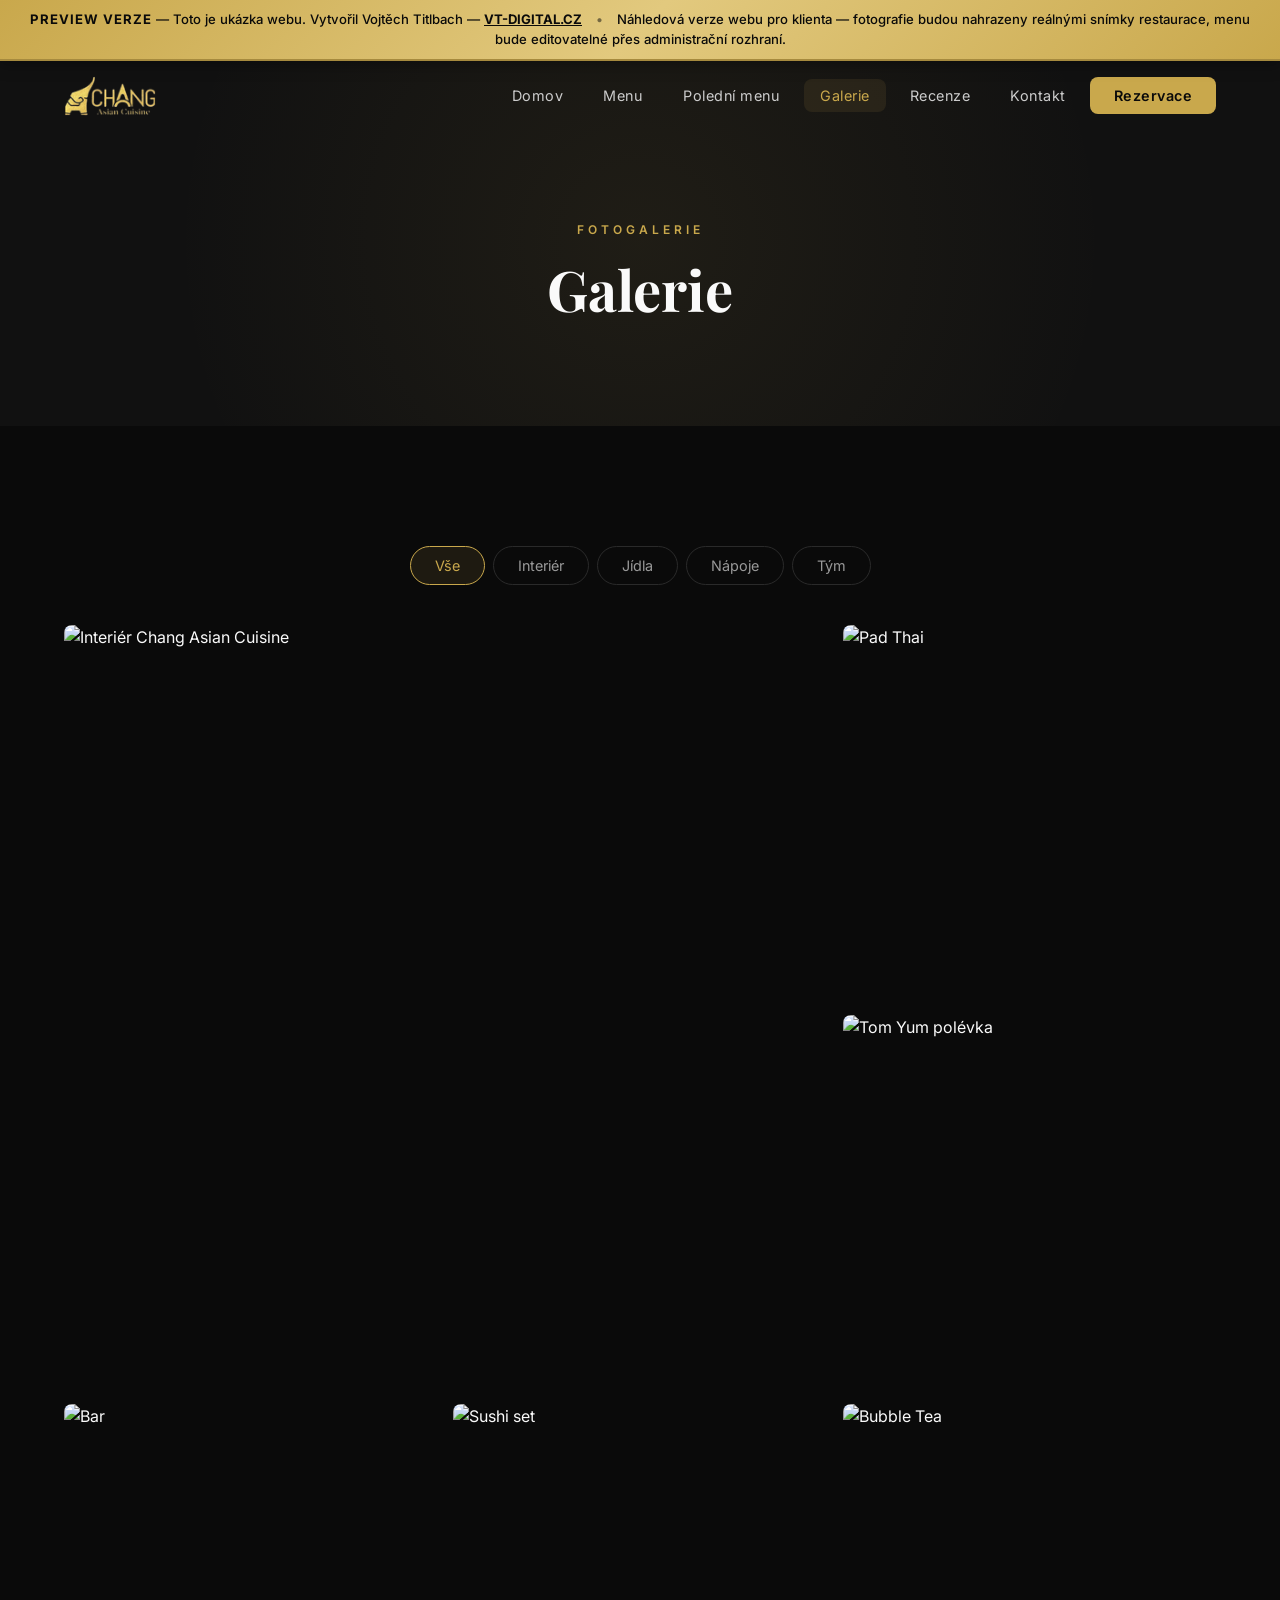
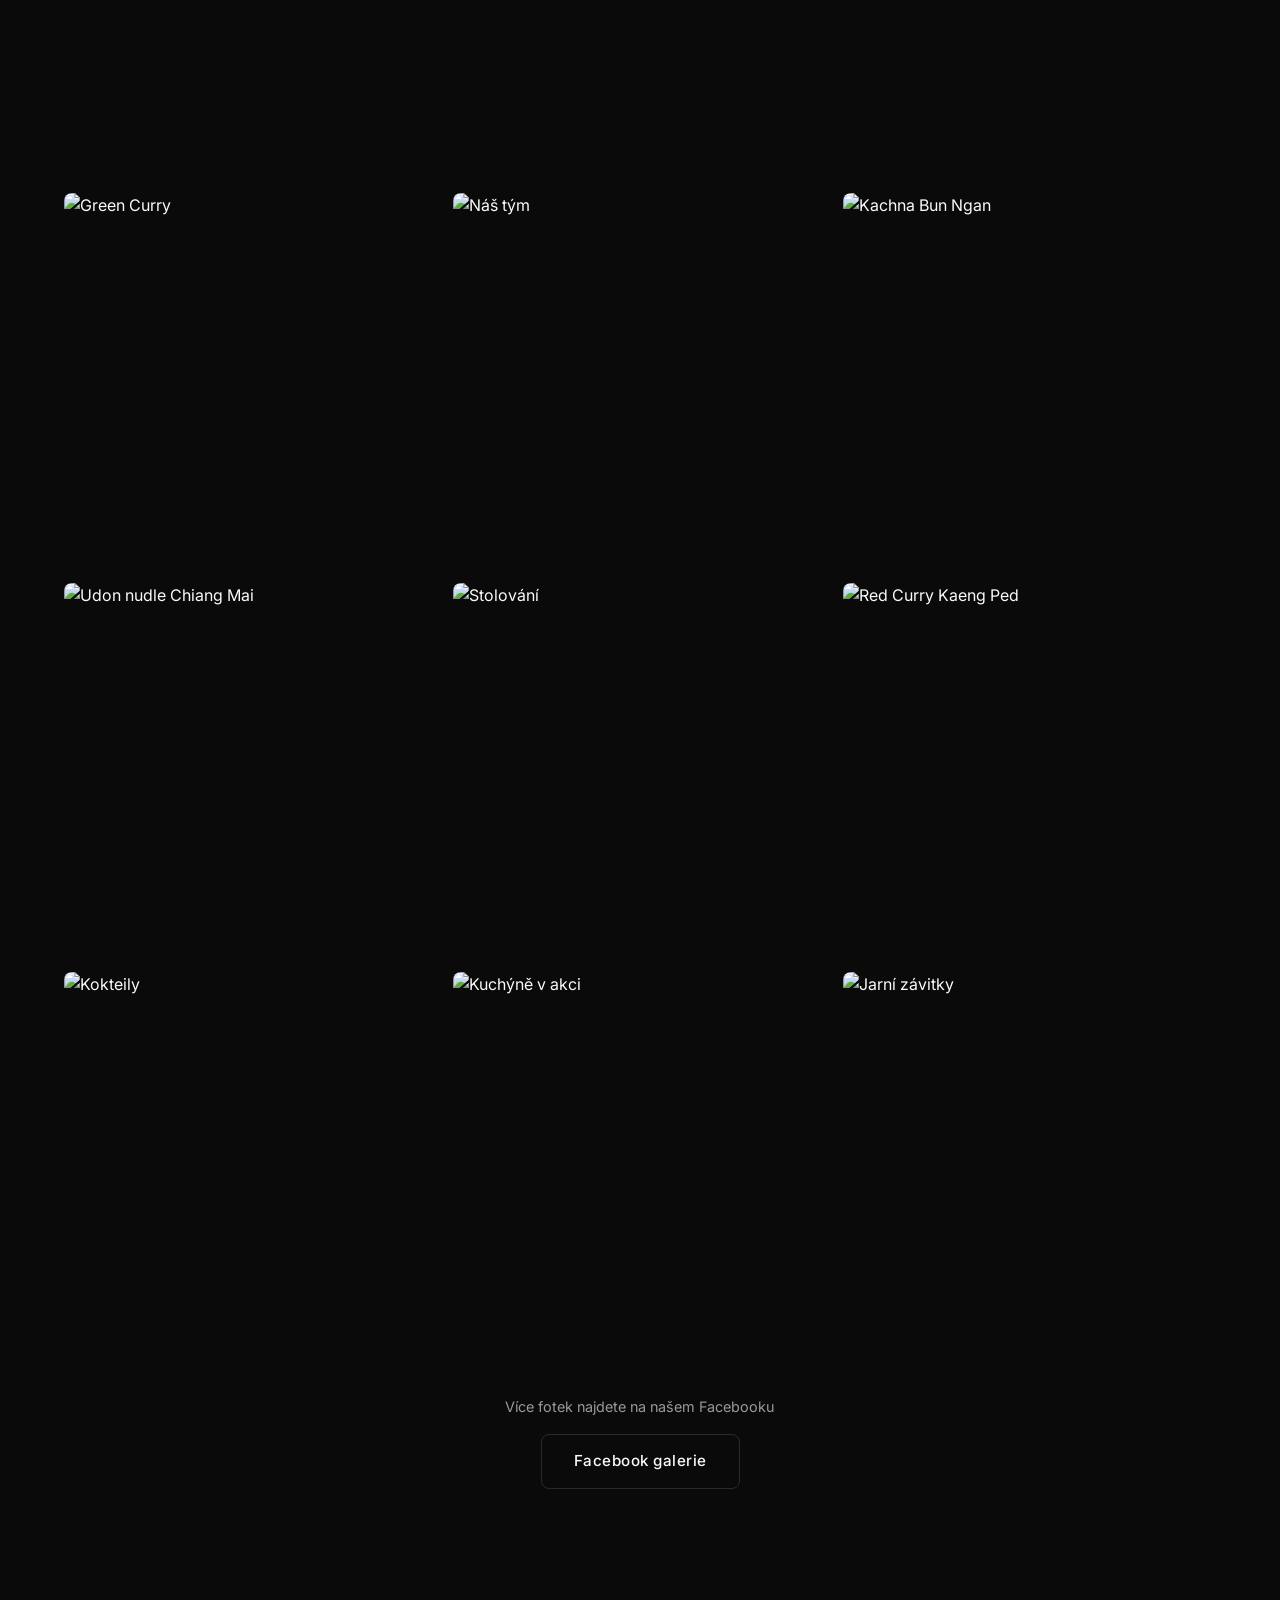
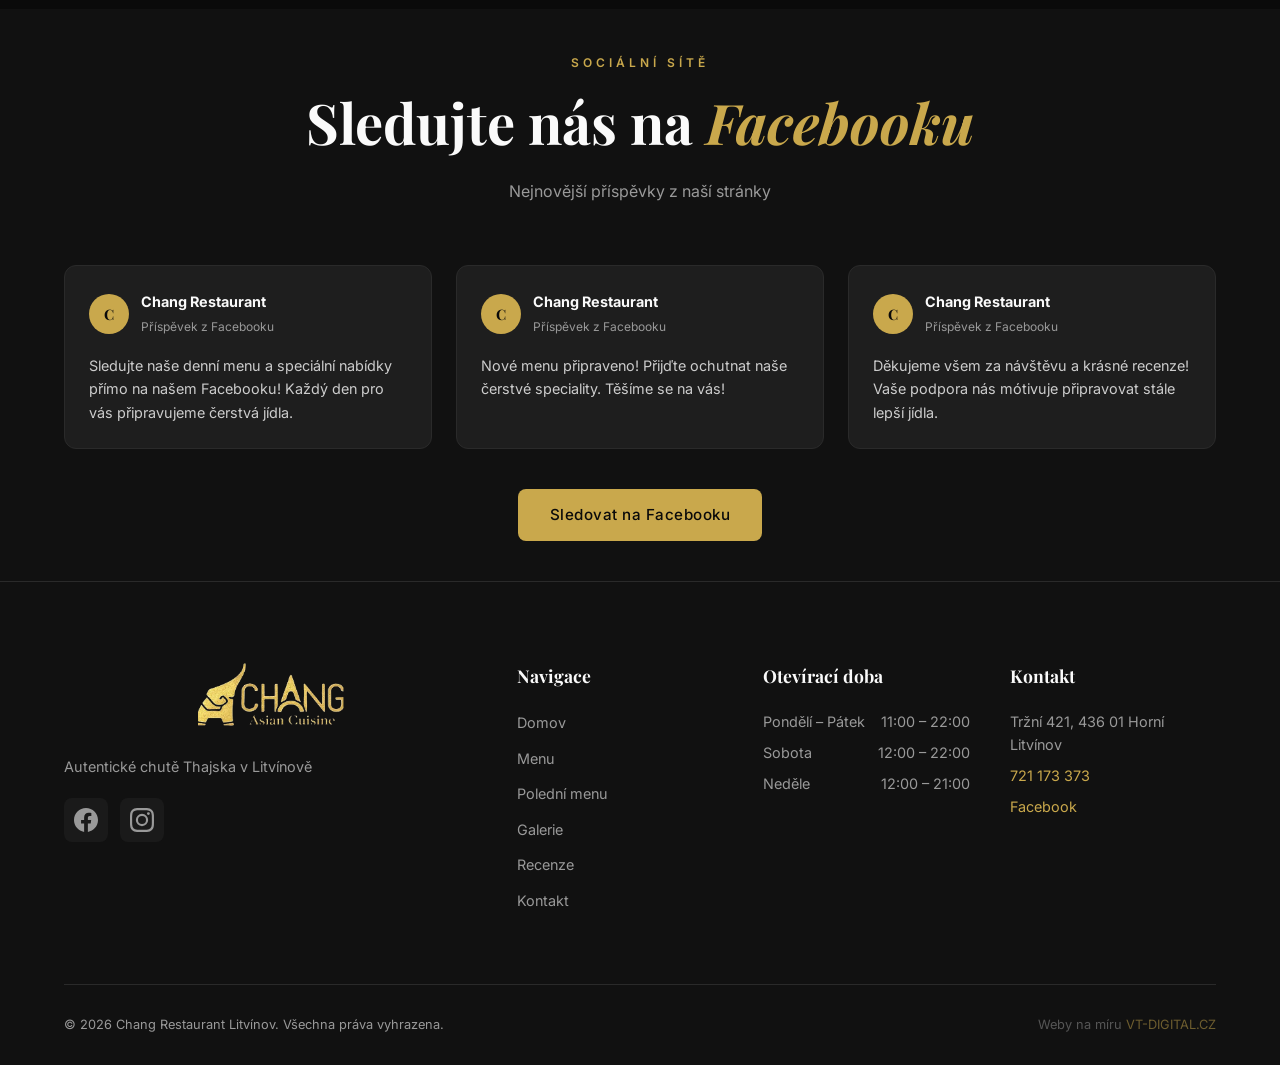
==== commit dcbe4ee7: "Copy protection a footer branding dle VT-DIGITAL standardu - CSS: zakázaný výběr textu, drag obrázků" ====
--- a/pages/galerie.html
+++ b/pages/galerie.html
@@ -256,7 +256,7 @@
             </div>
             <div class="footer-bottom">
                 <p>© 2026 Chang Restaurant Litvínov. Všechna práva vyhrazena.</p>
-                <p class="footer-credit">Web vytvořil <a href="https://vt-digital.cz" target="_blank" rel="noopener" style="color: var(--gold);">VT Digital</a></p>
+                <p class="footer-credit">Weby na míru <a href="https://vt-digital.cz" target="_blank" rel="noopener" style="color: var(--gold);">VT-DIGITAL.CZ</a></p>
             </div>
         </div>
     </footer>
--- a/css/style.css
+++ b/css/style.css
@@ -2028,6 +2028,39 @@
     }
 }
 
+/* --- Copy Protection (preview verze) --- */
+body.has-preview-banner {
+    -webkit-user-select: none;
+    -moz-user-select: none;
+    -ms-user-select: none;
+    user-select: none;
+    -webkit-touch-callout: none;
+}
+
+body.has-preview-banner img {
+    -webkit-user-drag: none;
+    -khtml-user-drag: none;
+    -moz-user-drag: none;
+    -o-user-drag: none;
+    user-drag: none;
+    pointer-events: none;
+}
+
+/* Allow clicks on linked images */
+body.has-preview-banner a img {
+    pointer-events: auto;
+}
+
+/* Allow text selection in form fields */
+body.has-preview-banner input,
+body.has-preview-banner textarea,
+body.has-preview-banner select {
+    -webkit-user-select: text;
+    -moz-user-select: text;
+    -ms-user-select: text;
+    user-select: text;
+}
+
 /* --- Preview Banner (VT-DIGITAL standard) --- */
 #previewBanner {
     position: fixed;
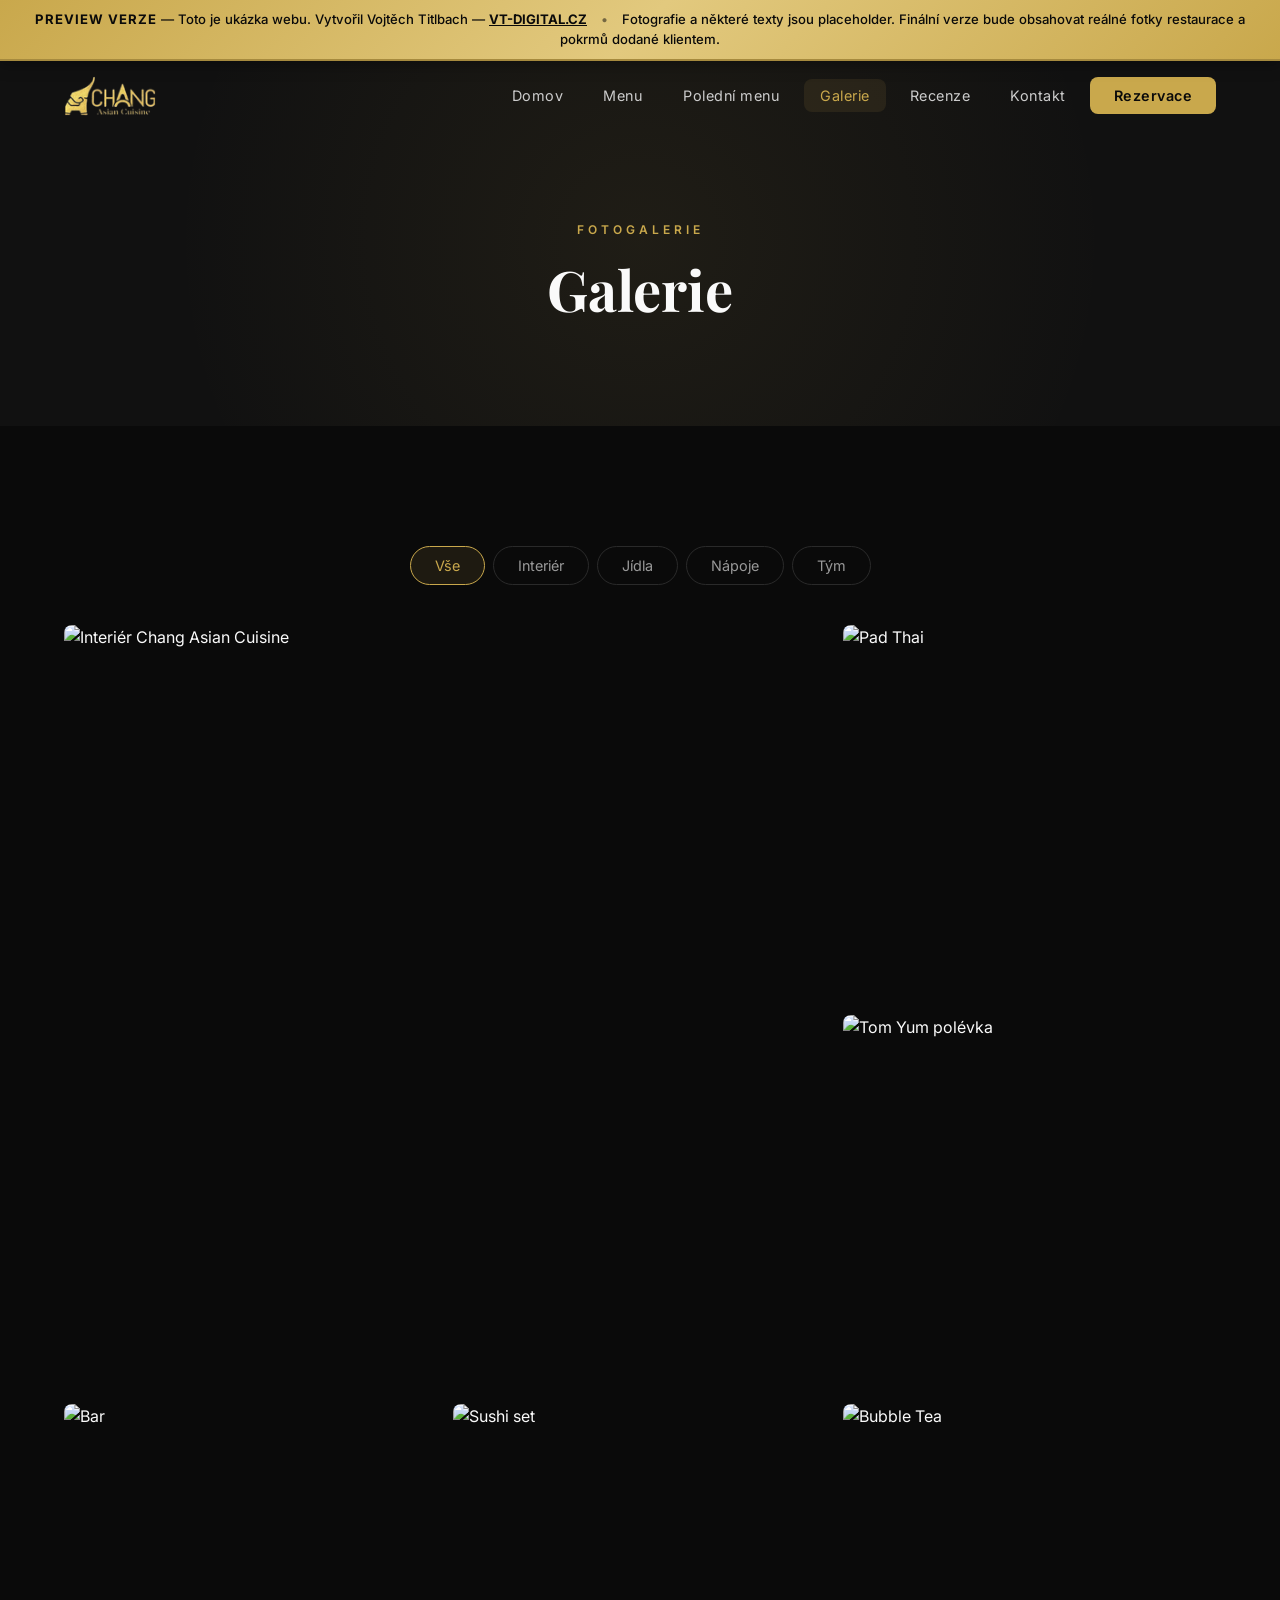
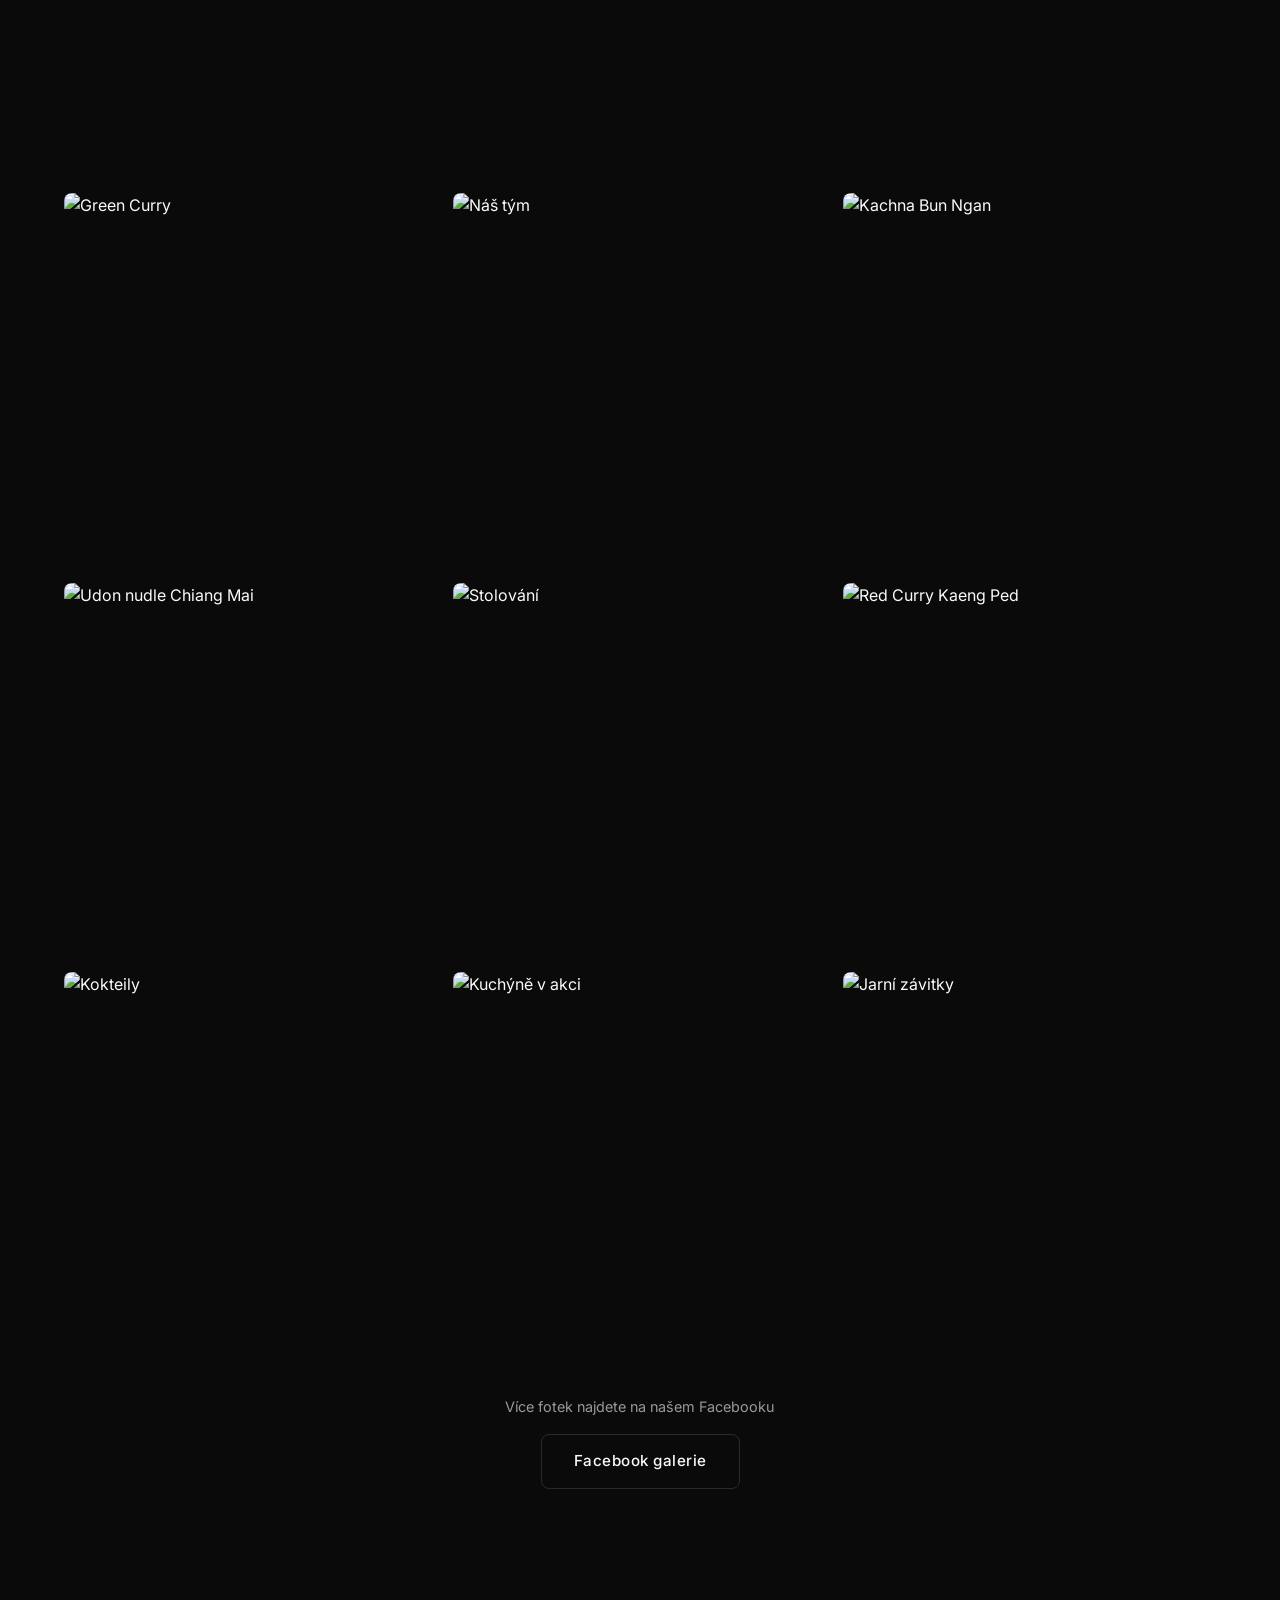
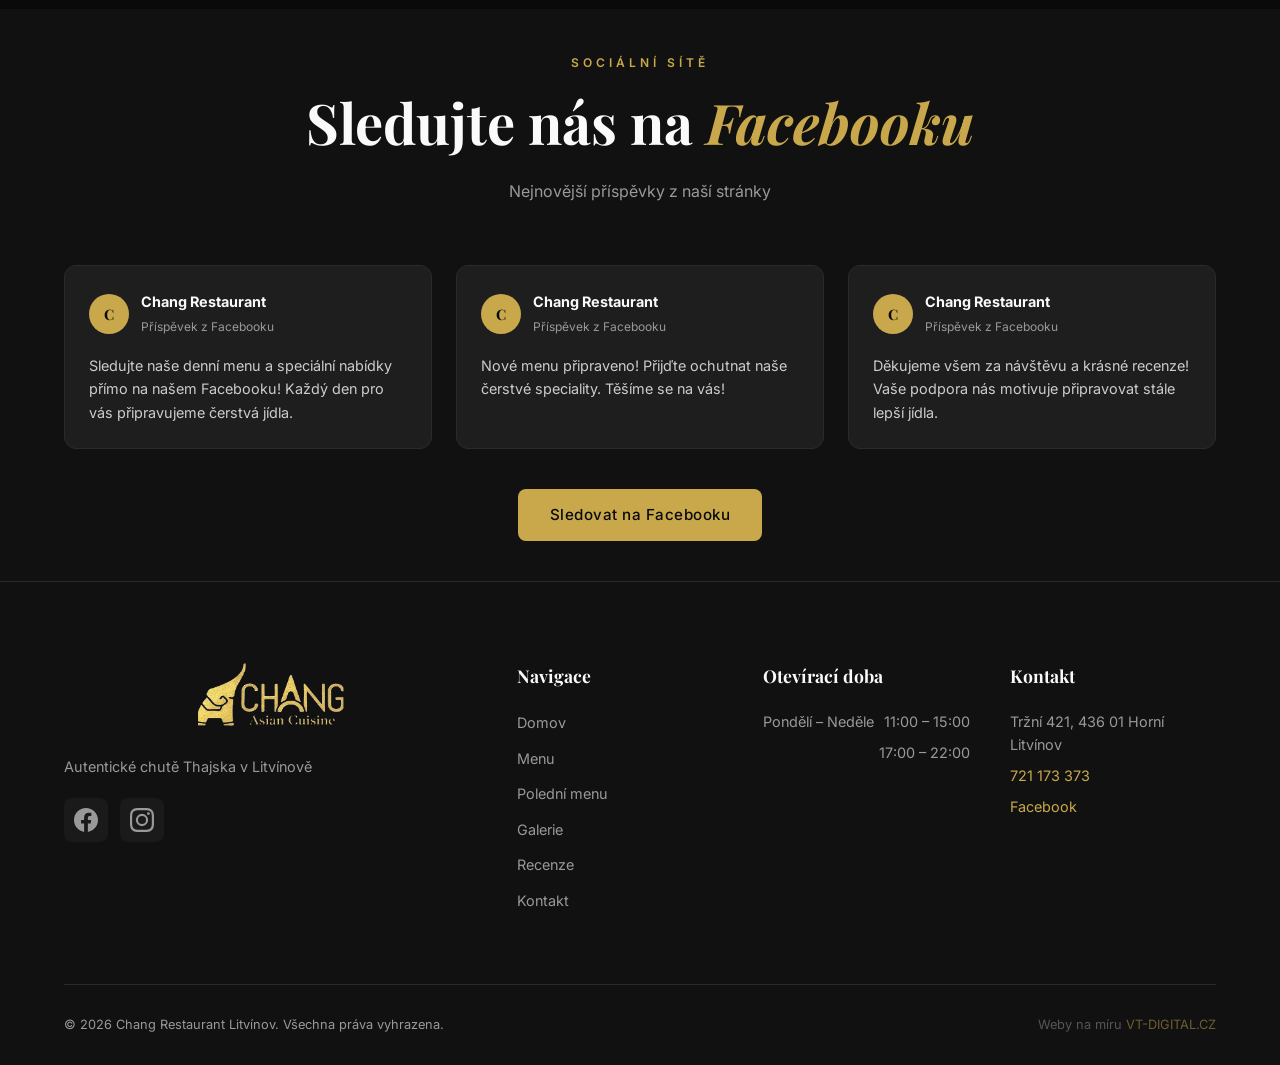
==== commit 6b25212f: "Elfsight Google recenze widget + FB fallback CTA - Homepage reviews sekce: Elfsight widget místo sta" ====
--- a/pages/galerie.html
+++ b/pages/galerie.html
@@ -37,7 +37,7 @@
     <div id="previewBanner">
         <strong>PREVIEW VERZE</strong> — Toto je ukázka webu. Vytvořil Vojtěch Titlbach — <a href="https://vt-digital.cz" target="_blank" rel="noopener">VT-DIGITAL.CZ</a>
         <span class="preview-divider">•</span>
-        Náhledová verze webu pro klienta — fotografie budou nahrazeny reálnými snímky restaurace, menu bude editovatelné přes administrační rozhraní.
+        Fotografie a některé texty jsou placeholder. Finální verze bude obsahovat reálné fotky restaurace a pokrmů dodané klientem.
     </div>
 
     <!-- Navigation -->
@@ -198,7 +198,7 @@
                             <span>Příspěvek z Facebooku</span>
                         </div>
                     </div>
-                    <p class="fb-post-text">Děkujeme všem za návštěvu a krásné recenze! Vaše podpora nás mótivuje připravovat stále lepší jídla.</p>
+                    <p class="fb-post-text">Děkujeme všem za návštěvu a krásné recenze! Vaše podpora nás motivuje připravovat stále lepší jídla.</p>
                 </div>
             </div>
 
@@ -242,9 +242,8 @@
                 <div class="footer-hours">
                     <h4>Otevírací doba</h4>
                     <ul>
-                        <li><span>Pondělí – Pátek</span> <span>11:00 – 22:00</span></li>
-                        <li><span>Sobota</span> <span>12:00 – 22:00</span></li>
-                        <li><span>Neděle</span> <span>12:00 – 21:00</span></li>
+                        <li><span>Pondělí – Neděle</span> <span>11:00 – 15:00</span></li>
+                        <li><span></span> <span>17:00 – 22:00</span></li>
                     </ul>
                 </div>
                 <div class="footer-contact">
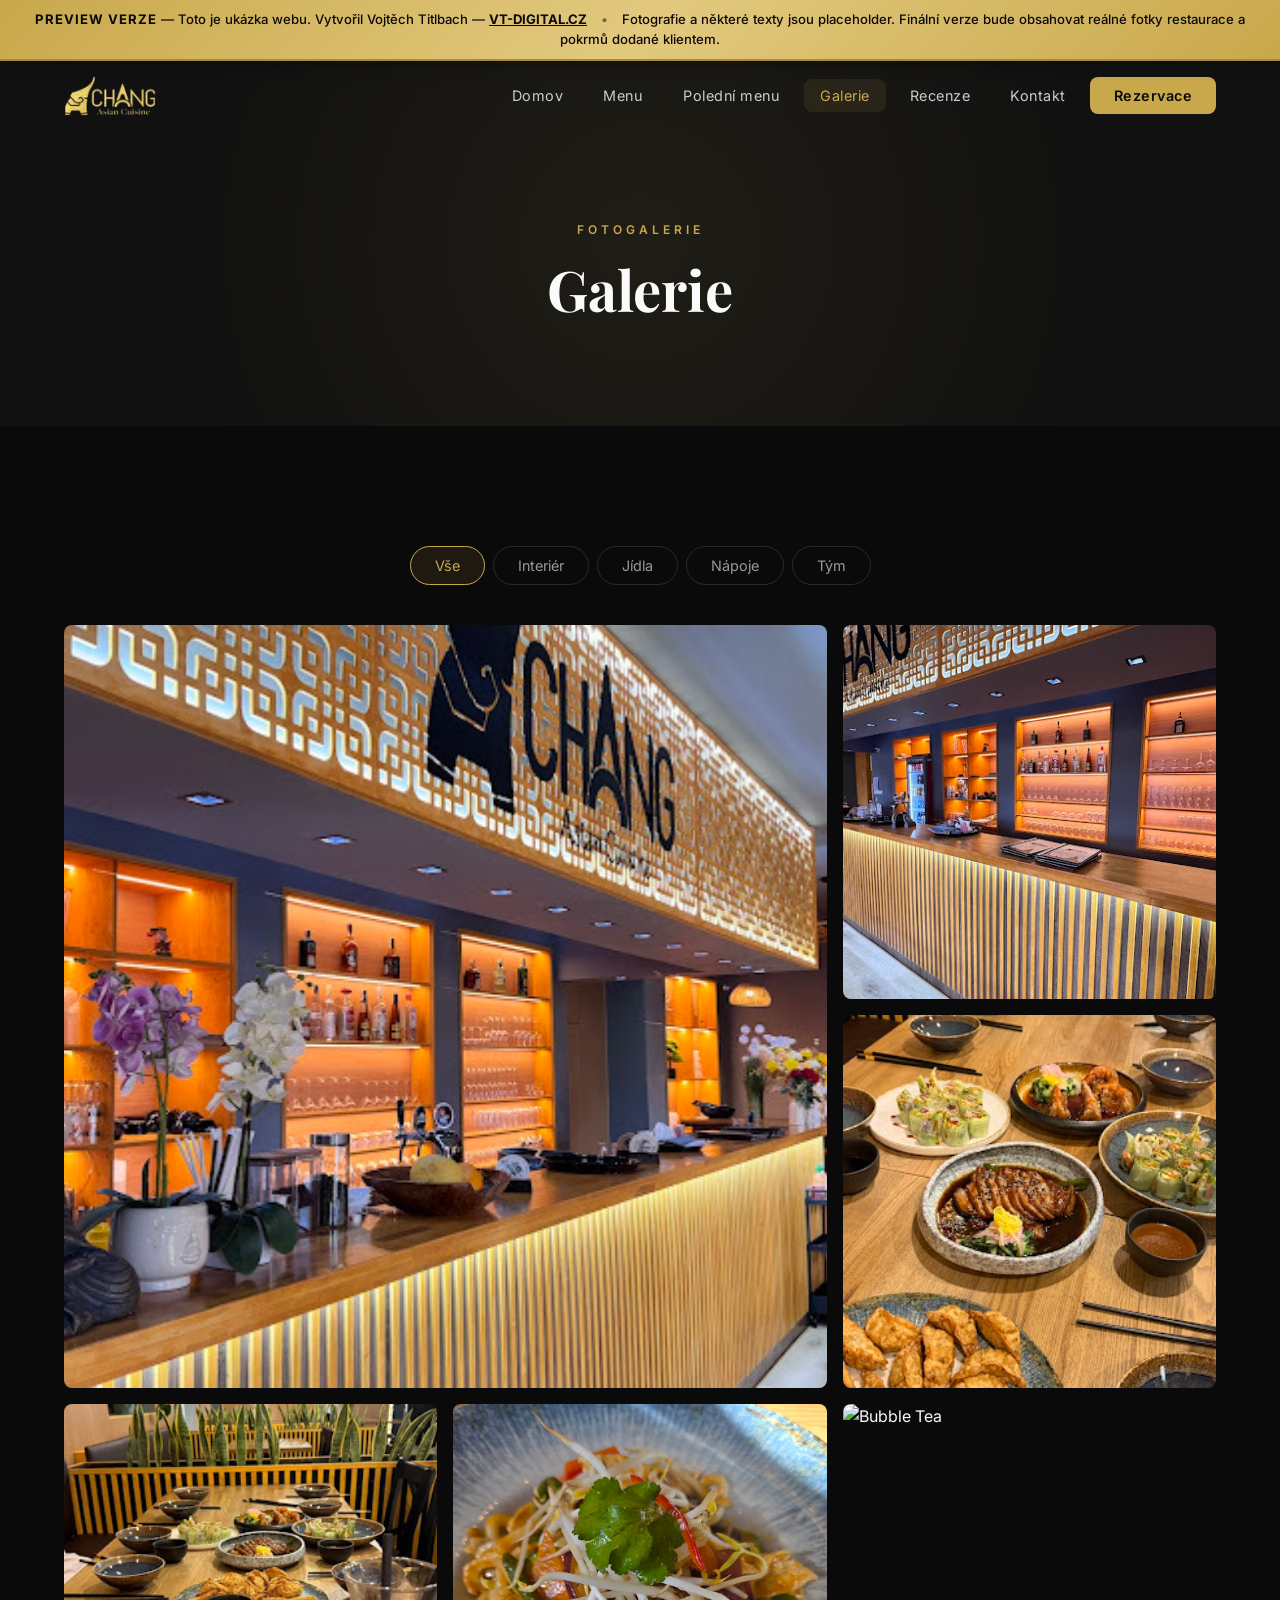
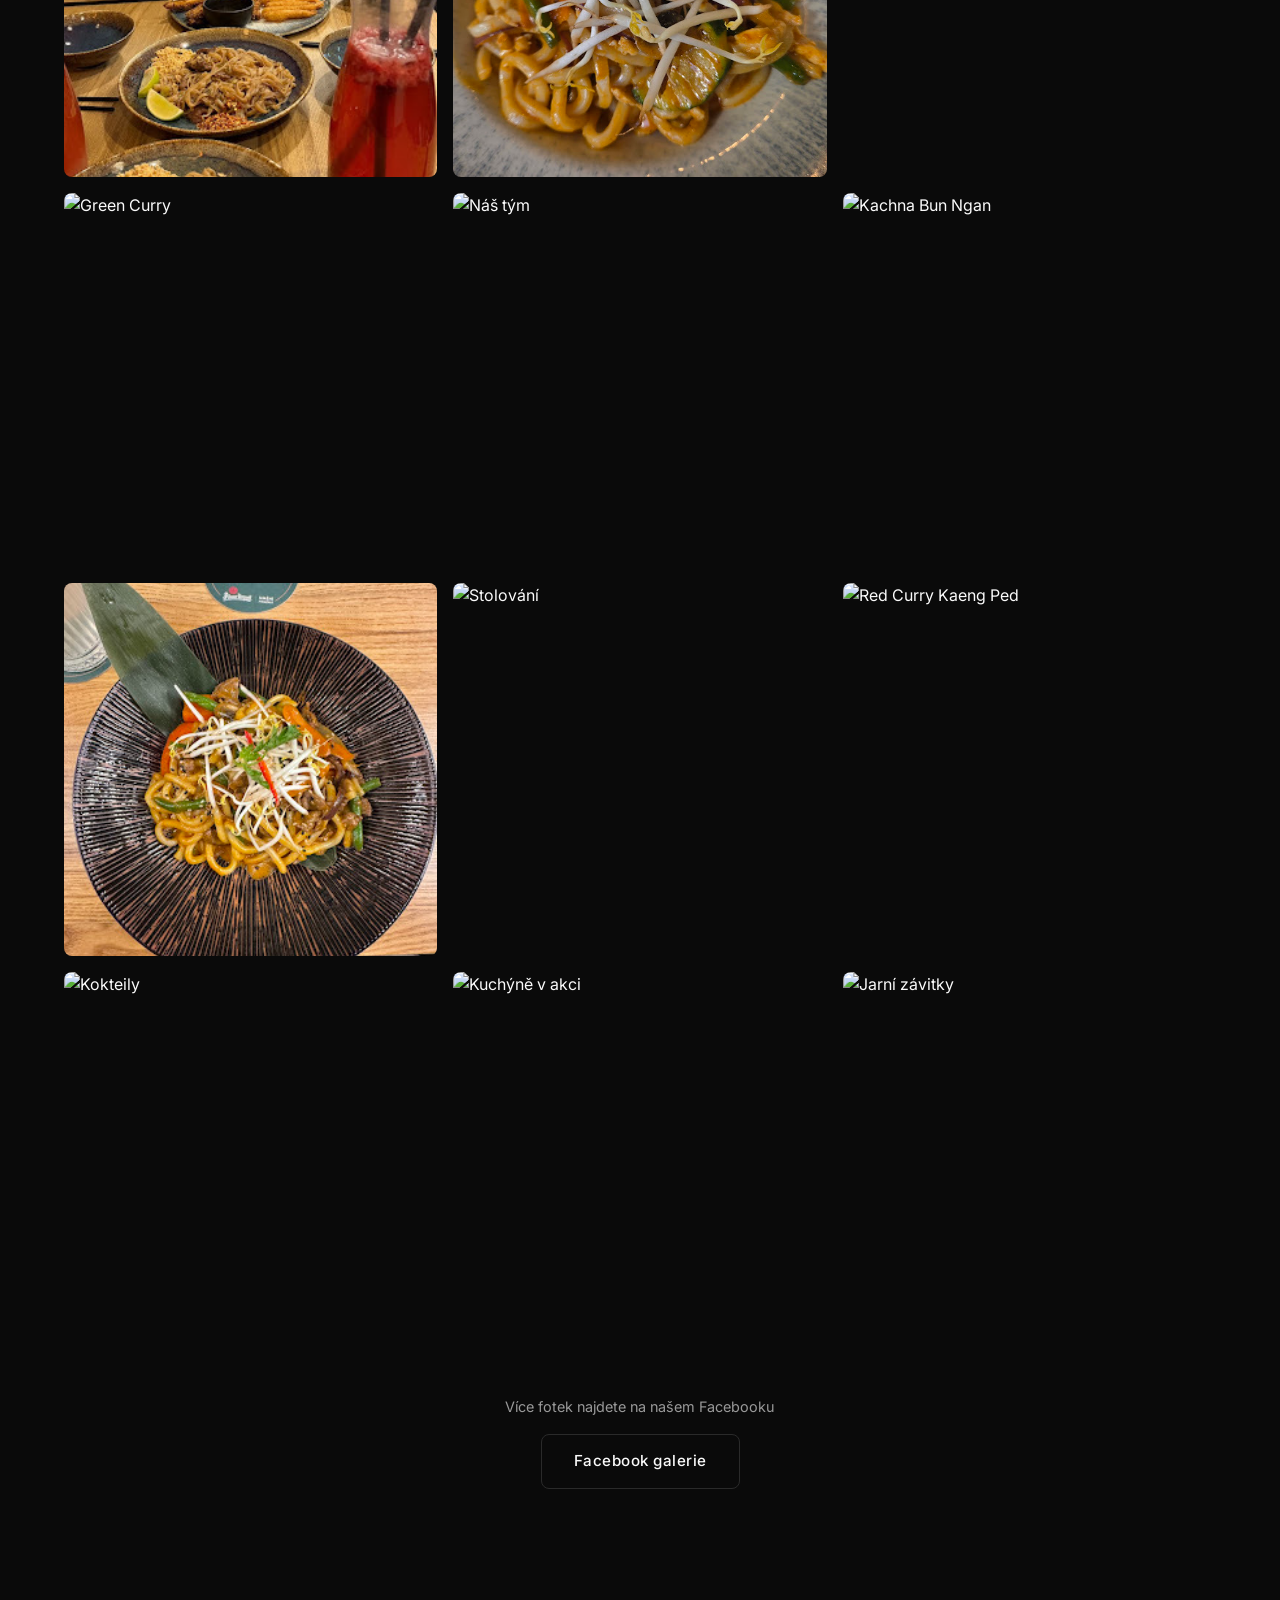
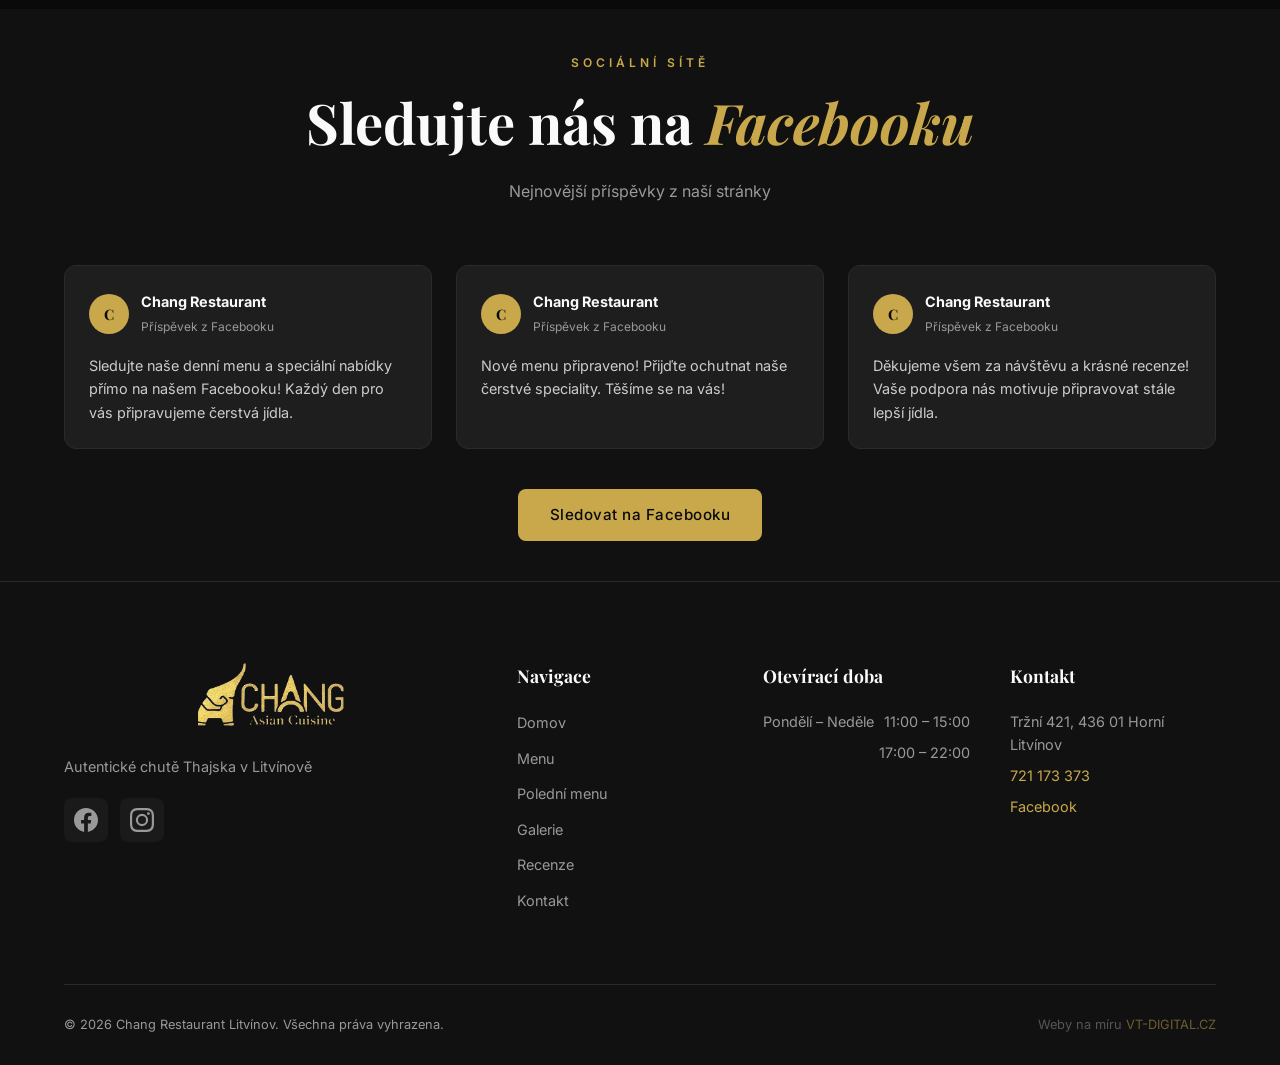
==== commit 5064369a: "Reálné fotky restaurace + fix Elfsight widget - Hero background: reálná fotka baru s Buddha sochou -" ====
--- a/pages/galerie.html
+++ b/pages/galerie.html
@@ -80,25 +80,25 @@
             </div>
 
             <div class="gallery-grid" data-aos="fade-up">
-                <div class="gallery-item" data-category="interior" data-src="https://images.unsplash.com/photo-1517248135467-4c7edcad34c4?w=1200&amp;h=900&amp;fit=crop" data-caption="Interiér restaurace">
-                    <img src="https://images.unsplash.com/photo-1517248135467-4c7edcad34c4?w=1200&amp;h=900&amp;fit=crop" alt="Interiér Chang Asian Cuisine" loading="lazy">
+                <div class="gallery-item" data-category="interior" data-src="../img/interier-bar-buddha.jpg" data-caption="Bar — Chang Asian Cuisine">
+                    <img src="../img/interier-bar-buddha.jpg" alt="Bar Chang Asian Cuisine" loading="lazy">
+                    <div class="gallery-item-overlay"><span>Bar</span></div>
+                </div>
+                <div class="gallery-item" data-category="interior" data-src="../img/interier-bar.jpg" data-caption="Interiér baru">
+                    <img src="../img/interier-bar.jpg" alt="Interiér baru Chang" loading="lazy">
                     <div class="gallery-item-overlay"><span>Interiér</span></div>
                 </div>
-                <div class="gallery-item" data-category="food" data-src="https://images.unsplash.com/photo-1559314809-0d155014e29e?w=800&amp;h=800&amp;fit=crop" data-caption="Pad Thai">
-                    <img src="https://images.unsplash.com/photo-1559314809-0d155014e29e?w=800&amp;h=800&amp;fit=crop" alt="Pad Thai" loading="lazy">
-                    <div class="gallery-item-overlay"><span>Pad Thai</span></div>
-                </div>
-                <div class="gallery-item" data-category="food" data-src="https://images.unsplash.com/photo-1548943487-a2e4e43b4853?w=800&amp;h=800&amp;fit=crop" data-caption="Tom Yum polévka">
-                    <img src="https://images.unsplash.com/photo-1548943487-a2e4e43b4853?w=800&amp;h=800&amp;fit=crop" alt="Tom Yum polévka" loading="lazy">
-                    <div class="gallery-item-overlay"><span>Tom Yum</span></div>
-                </div>
-                <div class="gallery-item" data-category="interior" data-src="https://images.unsplash.com/photo-1514933651103-005eec06c04b?w=800&amp;h=800&amp;fit=crop" data-caption="Bar">
-                    <img src="https://images.unsplash.com/photo-1514933651103-005eec06c04b?w=800&amp;h=800&amp;fit=crop" alt="Bar" loading="lazy">
-                    <div class="gallery-item-overlay"><span>Bar</span></div>
-                </div>
-                <div class="gallery-item" data-category="food" data-src="https://images.unsplash.com/photo-1579871494447-9811cf80d66c?w=800&amp;h=800&amp;fit=crop" data-caption="Sushi set">
-                    <img src="https://images.unsplash.com/photo-1579871494447-9811cf80d66c?w=800&amp;h=800&amp;fit=crop" alt="Sushi set" loading="lazy">
-                    <div class="gallery-item-overlay"><span>Sushi</span></div>
+                <div class="gallery-item" data-category="food" data-src="../img/jidlo-stul.jpg" data-caption="Degustační stůl">
+                    <img src="../img/jidlo-stul.jpg" alt="Degustační stůl Chang" loading="lazy">
+                    <div class="gallery-item-overlay"><span>Degustace</span></div>
+                </div>
+                <div class="gallery-item" data-category="food" data-src="../img/jidlo-stul-2.jpg" data-caption="Jídla na stole">
+                    <img src="../img/jidlo-stul-2.jpg" alt="Jídla na stole Chang" loading="lazy">
+                    <div class="gallery-item-overlay"><span>Jídla</span></div>
+                </div>
+                <div class="gallery-item" data-category="food" data-src="../img/jidlo-udon.jpg" data-caption="Udon Chiang Mai">
+                    <img src="../img/jidlo-udon.jpg" alt="Udon Chiang Mai" loading="lazy">
+                    <div class="gallery-item-overlay"><span>Udon</span></div>
                 </div>
                 <div class="gallery-item" data-category="drinks" data-src="https://images.unsplash.com/photo-1558857563-b371033873b8?w=800&amp;h=800&amp;fit=crop" data-caption="Bubble Tea">
                     <img src="https://images.unsplash.com/photo-1558857563-b371033873b8?w=800&amp;h=800&amp;fit=crop" alt="Bubble Tea" loading="lazy">
@@ -116,9 +116,9 @@
                     <img src="https://images.unsplash.com/photo-1562967916-eb82221dfb92?w=800&amp;h=800&amp;fit=crop" alt="Kachna Bun Ngan" loading="lazy">
                     <div class="gallery-item-overlay"><span>Bun Ngan</span></div>
                 </div>
-                <div class="gallery-item" data-category="food" data-src="https://images.unsplash.com/photo-1569718212165-3a8278d5f624?w=800&amp;h=800&amp;fit=crop" data-caption="Udon nudle">
-                    <img src="https://images.unsplash.com/photo-1569718212165-3a8278d5f624?w=800&amp;h=800&amp;fit=crop" alt="Udon nudle Chiang Mai" loading="lazy">
-                    <div class="gallery-item-overlay"><span>Udon</span></div>
+                <div class="gallery-item" data-category="food" data-src="../img/jidlo-nudle.jpg" data-caption="Restované nudle">
+                    <img src="../img/jidlo-nudle.jpg" alt="Restované nudle Chang" loading="lazy">
+                    <div class="gallery-item-overlay"><span>Nudle</span></div>
                 </div>
                 <div class="gallery-item" data-category="interior" data-src="https://images.unsplash.com/photo-1552566626-52f8b828add9?w=800&amp;h=800&amp;fit=crop" data-caption="Restaurace — stolování">
                     <img src="https://images.unsplash.com/photo-1552566626-52f8b828add9?w=800&amp;h=800&amp;fit=crop" alt="Stolování" loading="lazy">
--- a/css/style.css
+++ b/css/style.css
@@ -277,7 +277,7 @@
     position: absolute;
     top: 0; left: 0;
     width: 100%; height: 100%;
-    background-image: url('https://images.unsplash.com/photo-1504674900247-0877df9cc836?w=1920&h=1080&fit=crop');
+    background-image: url('../img/interier-bar-buddha.jpg');
     background-size: cover;
     background-position: center;
     background-repeat: no-repeat;
